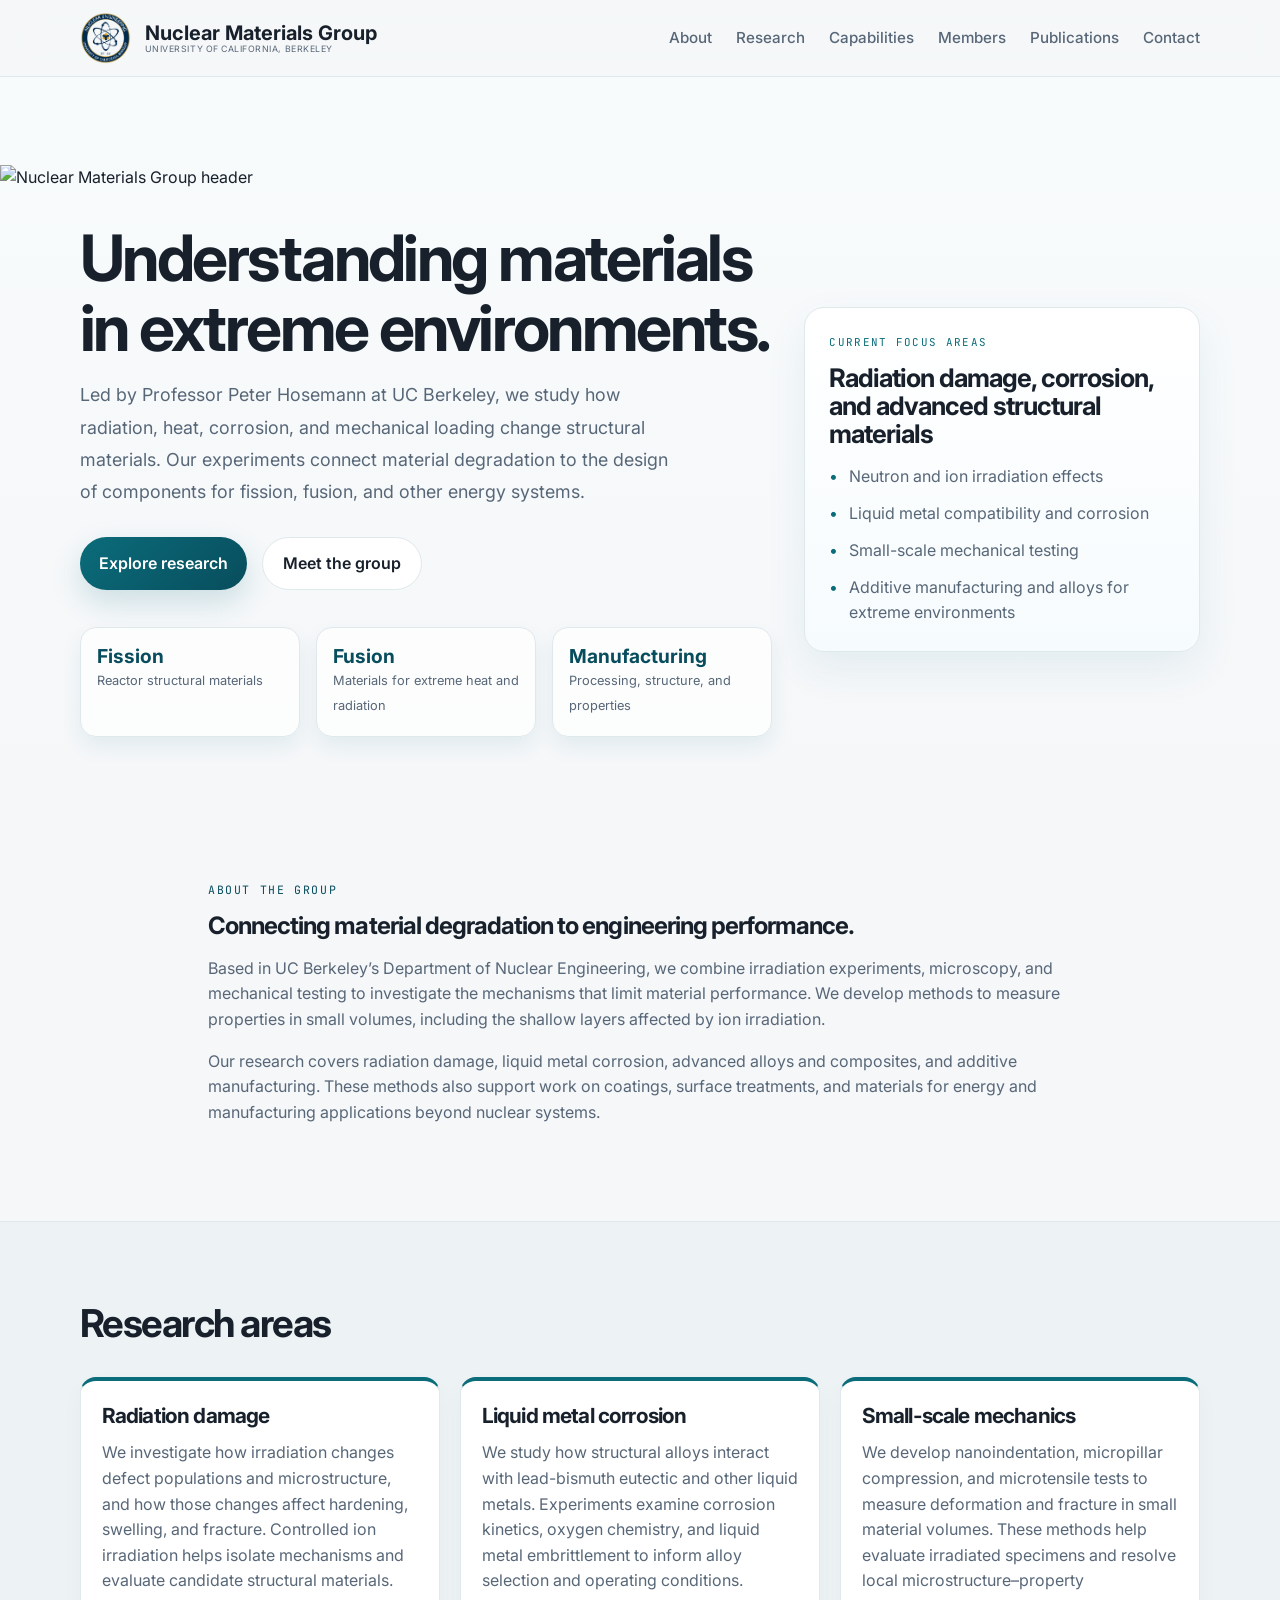
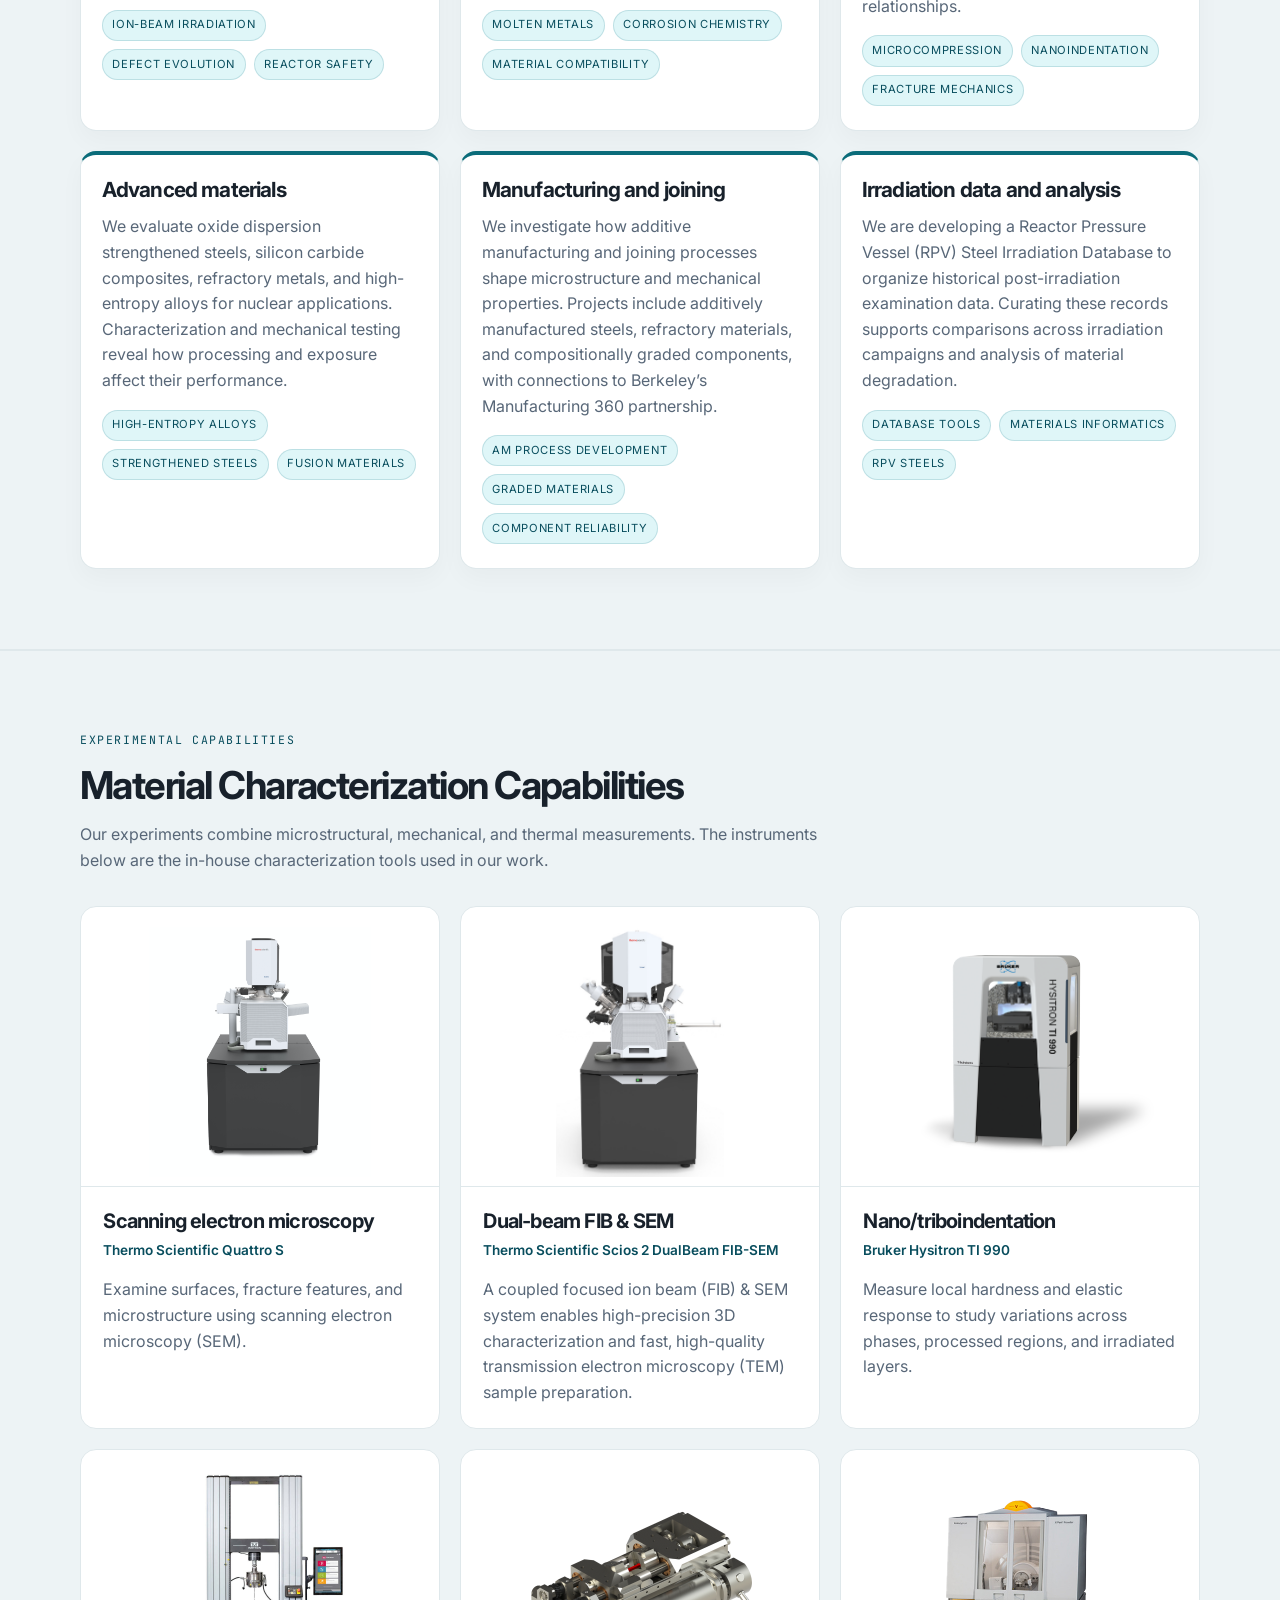
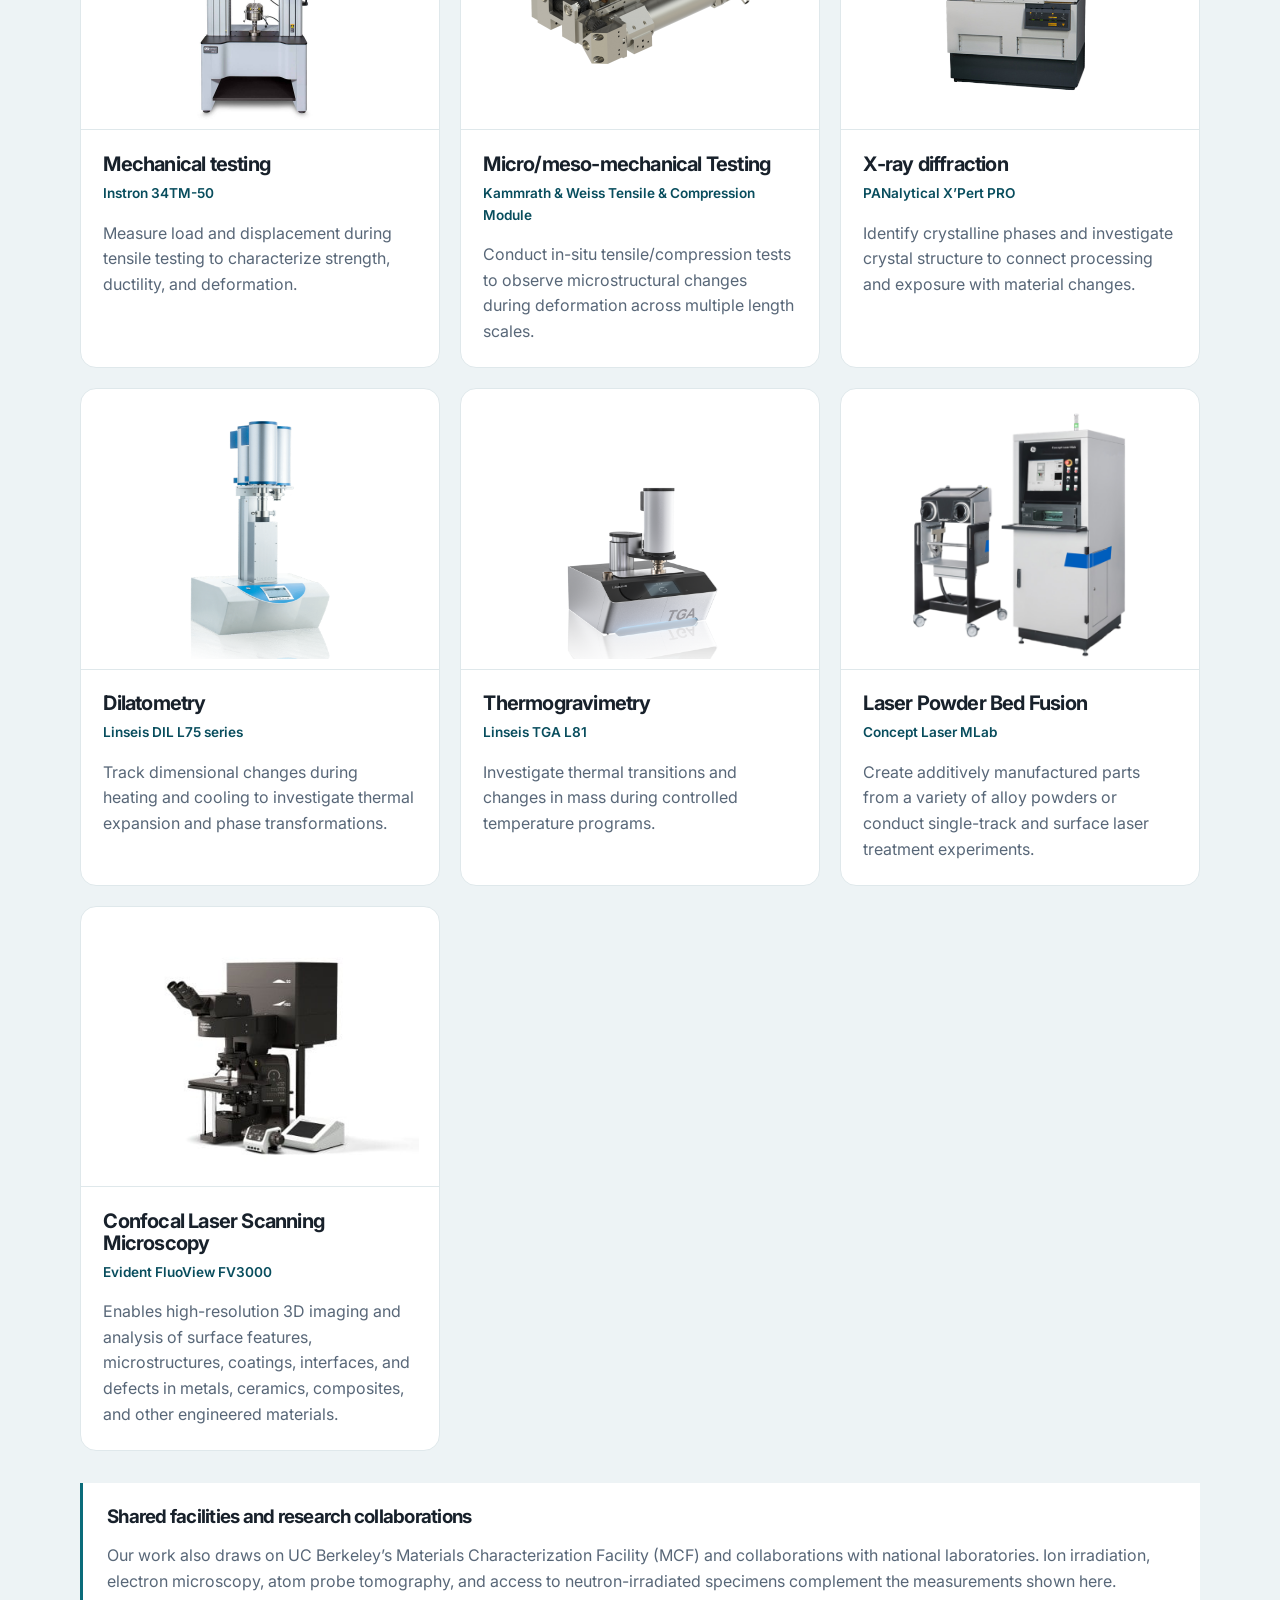
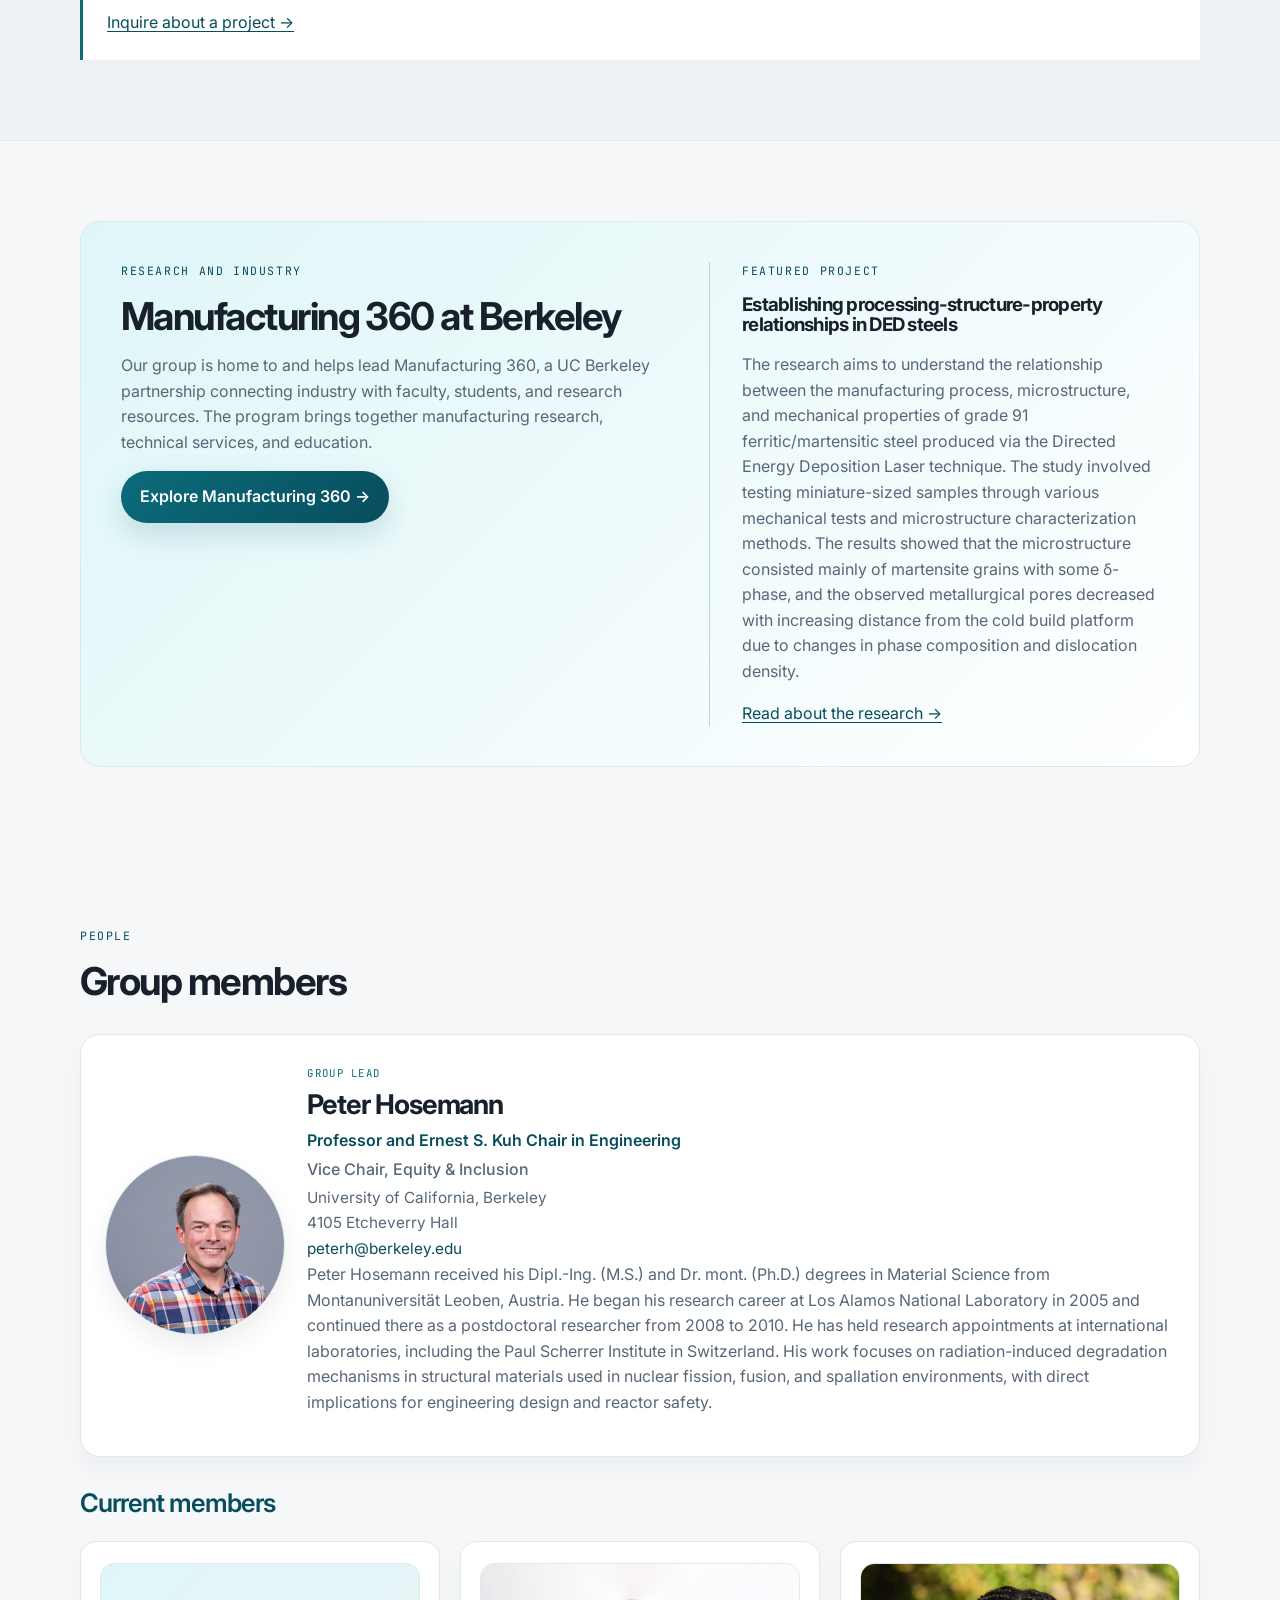
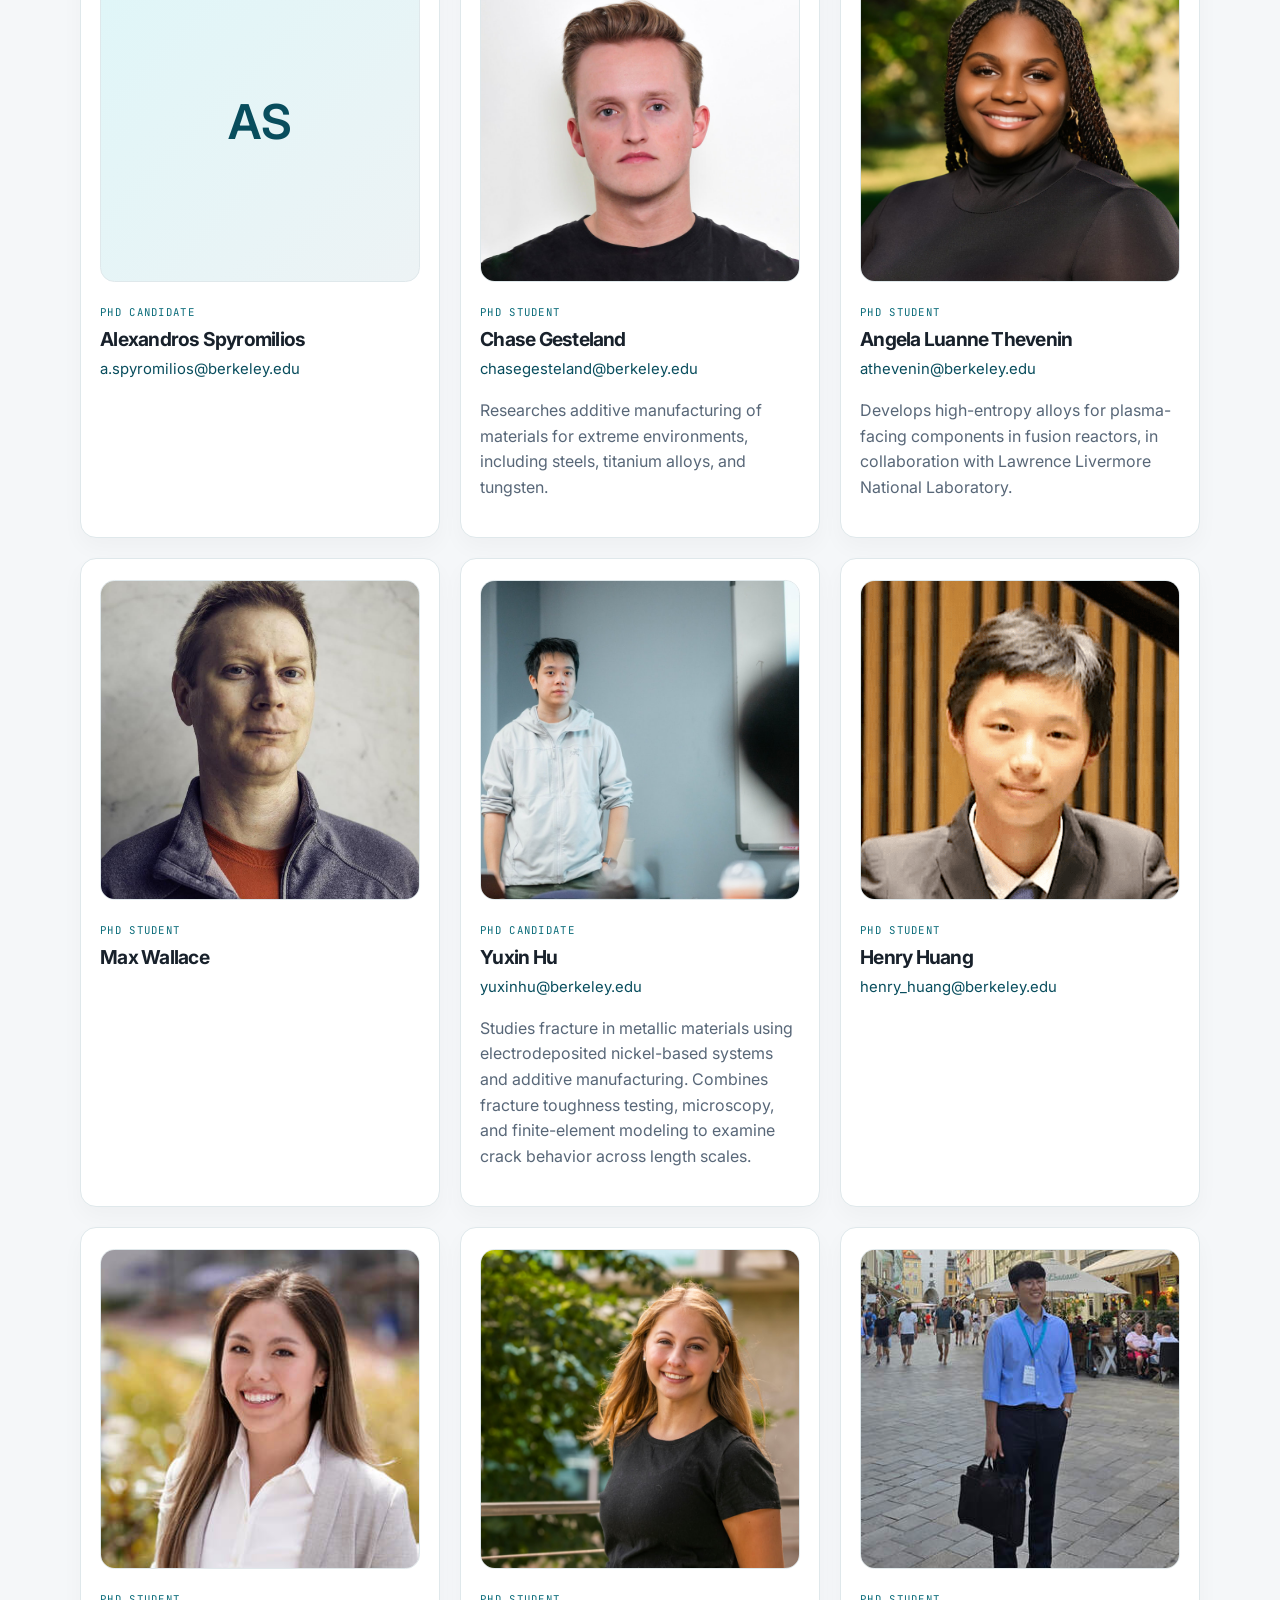
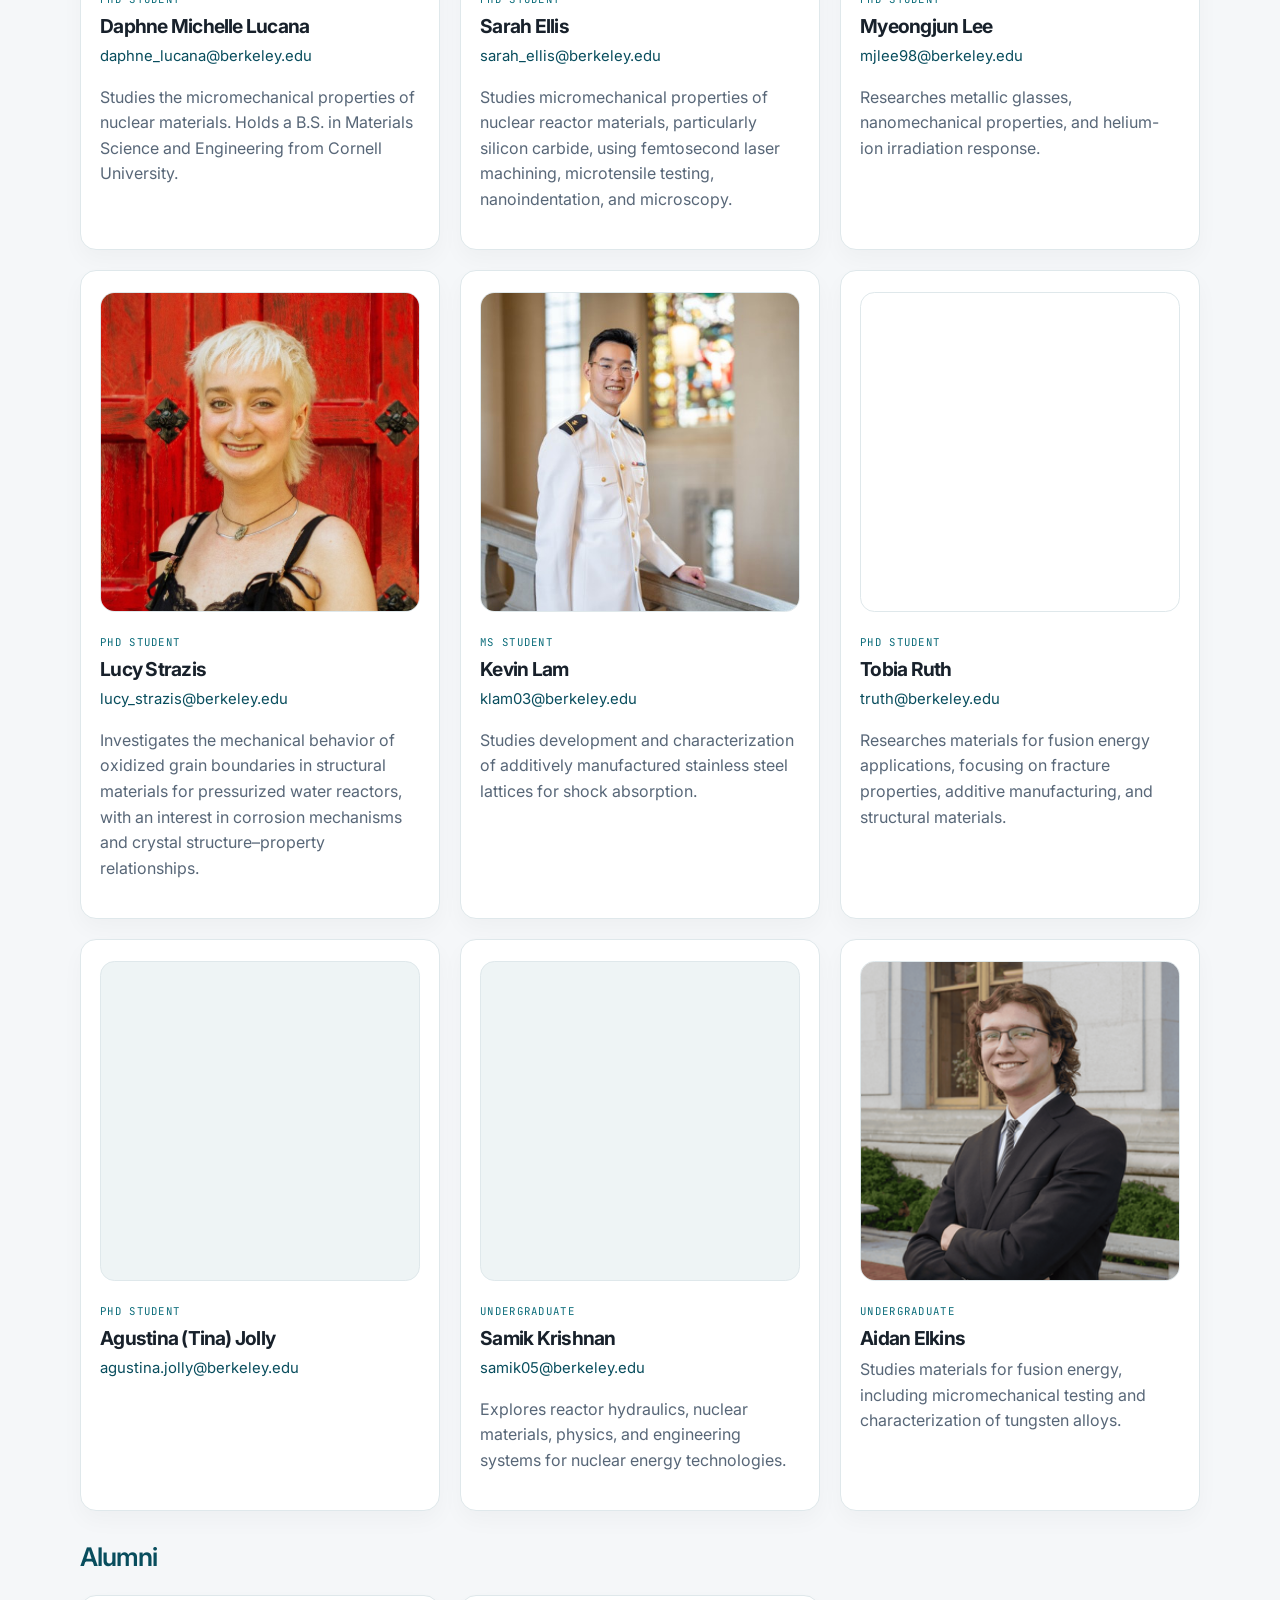
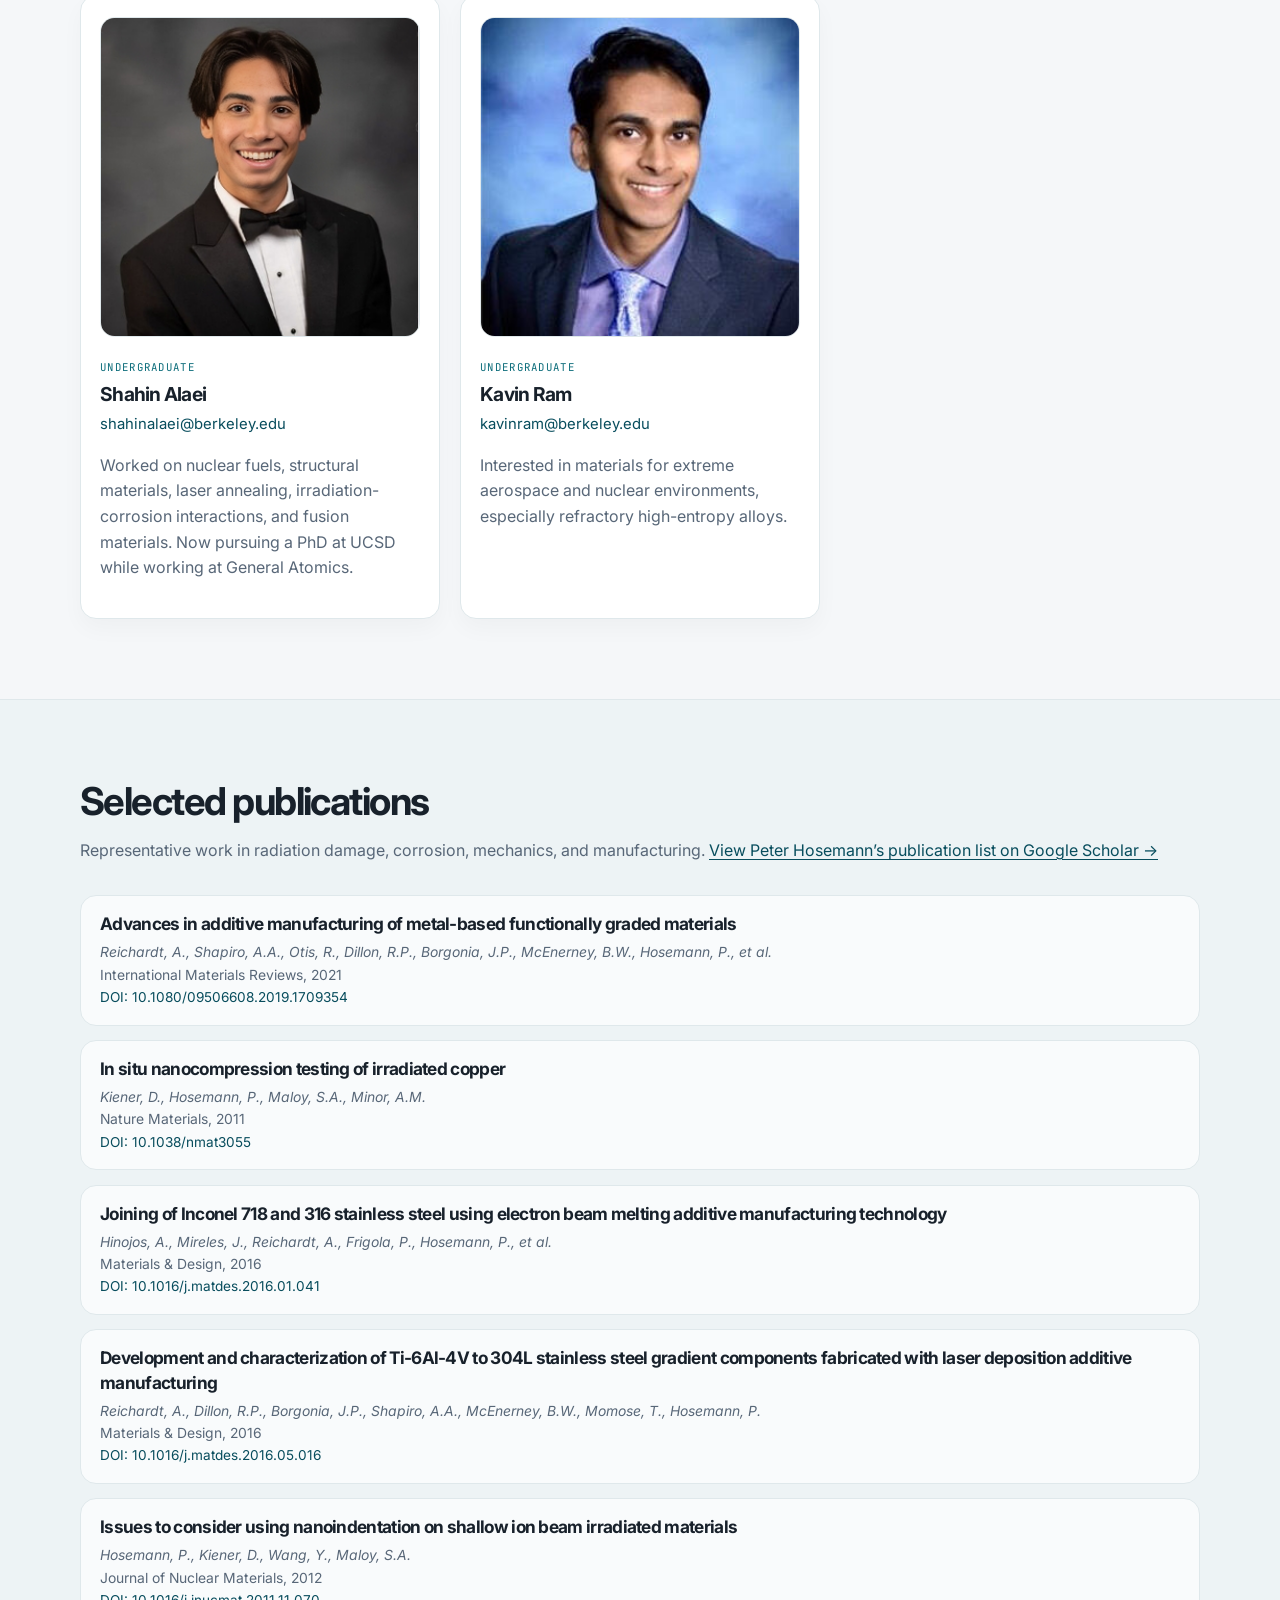
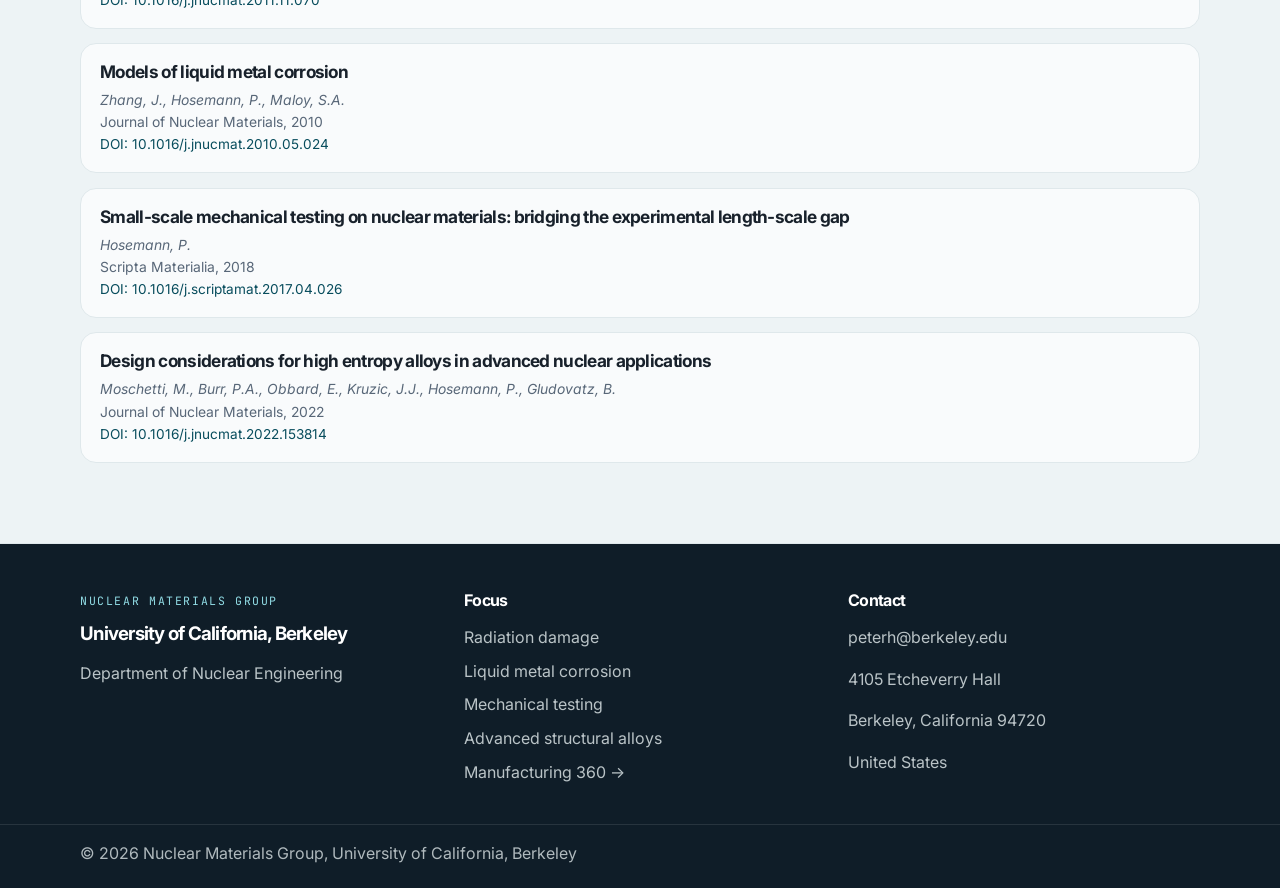
==== index.html @ 1ab7a2f9 "favicon addition" ====
<!DOCTYPE html>
<html lang="en">
  <head>
    <meta charset="UTF-8" />
    <meta name="viewport" content="width=device-width, initial-scale=1.0" />
    <meta name="description" content="The Nuclear Materials Group at UC Berkeley studies how materials perform in extreme radiation, thermal, and chemical environments." />
    <title>Nuclear Materials Group | UC Berkeley</title>
    <link rel="icon" type="image/png" sizes="96x96" href="favicon.png" />
    <link rel="preconnect" href="https://fonts.googleapis.com" />
    <link rel="preconnect" href="https://fonts.gstatic.com" crossorigin />
    <link href="https://fonts.googleapis.com/css2?family=Inter:wght@400;500;600;700;800&family=JetBrains+Mono:wght@400;600;700&display=swap" rel="stylesheet" />
    <link rel="stylesheet" href="styles.css" />
  </head>
  <body>
    <header class="site-header">
      <div class="container nav-wrap">
        <a class="brand" href="#top" aria-label="Nuclear Materials Group home">
          <span class="brand-mark"><img src="images/NE_logo.svg" alt="UC Berkeley Nuclear Engineering logo" /></span>
          <span class="brand-text">
            <strong>Nuclear Materials Group</strong>
            <small>University of California, Berkeley</small>
          </span>
        </a>

        <nav id="main-nav" class="main-nav" aria-label="Main navigation">
          <a href="#about">About</a>
          <a href="#research">Research</a>
          <a href="#capabilities">Capabilities</a>
          <a href="#members">Members</a>
          <a href="#publications">Publications</a>
          <a href="#contact">Contact</a>
        </nav>

        <button class="nav-toggle" aria-label="Toggle menu" aria-controls="main-nav" aria-expanded="false">
          <span></span>
          <span></span>
          <span></span>
        </button>
      </div>
    </header>

    <main id="top">
      <section class="hero">
        <div class="hero-header-image">
          <img src="images/peterheader.png" alt="Nuclear Materials Group header" />
        </div>
        <div class="container hero-grid">
          <div class="hero-copy">
            <h1>Understanding materials in extreme environments.</h1>
            <p class="lede">
              Led by Professor Peter Hosemann at UC Berkeley, we study how radiation, heat, corrosion, and mechanical loading change structural materials. Our experiments connect material degradation to the design of components for fission, fusion, and other energy systems.
            </p>
            <div class="hero-actions">
              <a class="button primary" href="#research">Explore research</a>
              <a class="button secondary" href="#members">Meet the group</a>
            </div>
            <ul class="hero-stats" aria-label="Research applications">
              <li><strong>Fission</strong><span>Reactor structural materials</span></li>
              <li><strong>Fusion</strong><span>Materials for extreme heat and radiation</span></li>
              <li><strong>Manufacturing</strong><span>Processing, structure, and properties</span></li>
            </ul>
          </div>

          <div class="hero-panel" aria-label="Research focus summary">
            <div class="panel-card">
              <p class="panel-label">Current focus areas</p>
              <h2>Radiation damage, corrosion, and advanced structural materials</h2>
              <ul>
                <li>Neutron and ion irradiation effects</li>
                <li>Liquid metal compatibility and corrosion</li>
                <li>Small-scale mechanical testing</li>
                <li>Additive manufacturing and alloys for extreme environments</li>
              </ul>
            </div>
          </div>
        </div>
      </section>

      <section id="about" class="section">
        <div class="container narrow">
          <p class="eyebrow accent">About the group</p>
          <h2>Connecting material degradation to engineering performance.</h2>
          <p>
            Based in UC Berkeley’s Department of Nuclear Engineering, we combine irradiation experiments, microscopy, and mechanical testing to investigate the mechanisms that limit material performance. We develop methods to measure properties in small volumes, including the shallow layers affected by ion irradiation.
          </p>
          <p>
            Our research covers radiation damage, liquid metal corrosion, advanced alloys and composites, and additive manufacturing. These methods also support work on coatings, surface treatments, and materials for energy and manufacturing applications beyond nuclear systems.
          </p>
        </div>
      </section>

      <section id="research" class="section alt-bg">
        <div class="container">
          <div class="section-heading">
            <h2>Research areas</h2>
          </div>

          <div class="card-grid three-up">
            <article class="info-card">
              <h3>Radiation damage</h3>
              <p>
                We investigate how irradiation changes defect populations and microstructure, and how those changes affect hardening, swelling, and fracture. Controlled ion irradiation helps isolate mechanisms and evaluate candidate structural materials.
              </p>
              <ul class="chip-list">
                <li>Ion-beam irradiation</li>
                <li>Defect evolution</li>
                <li>Reactor safety</li>
              </ul>
            </article>

            <article class="info-card">
              <h3>Liquid metal corrosion</h3>
              <p>
                We study how structural alloys interact with lead-bismuth eutectic and other liquid metals. Experiments examine corrosion kinetics, oxygen chemistry, and liquid metal embrittlement to inform alloy selection and operating conditions.
              </p>
              <ul class="chip-list">
                <li>Molten metals</li>
                <li>Corrosion chemistry</li>
                <li>Material compatibility</li>
              </ul>
            </article>

            <article class="info-card">
              <h3>Small-scale mechanics</h3>
              <p>
                We develop nanoindentation, micropillar compression, and microtensile tests to measure deformation and fracture in small material volumes. These methods help evaluate irradiated specimens and resolve local microstructure–property relationships.
              </p>
              <ul class="chip-list">
                <li>Microcompression</li>
                <li>Nanoindentation</li>
                <li>Fracture mechanics</li>
              </ul>
            </article>

            <article class="info-card">
              <h3>Advanced materials</h3>
              <p>
                We evaluate oxide dispersion strengthened steels, silicon carbide composites, refractory metals, and high-entropy alloys for nuclear applications. Characterization and mechanical testing reveal how processing and exposure affect their performance.
              </p>
              <ul class="chip-list">
                <li>High-entropy alloys</li>
                <li>Strengthened steels</li>
                <li>Fusion materials</li>
              </ul>
            </article>

            <article class="info-card">
              <h3>Manufacturing and joining</h3>
              <p>
                We investigate how additive manufacturing and joining processes shape microstructure and mechanical properties. Projects include additively manufactured steels, refractory materials, and compositionally graded components, with connections to Berkeley’s Manufacturing 360 partnership.
              </p>
              <ul class="chip-list">
                <li>AM process development</li>
                <li>Graded materials</li>
                <li>Component reliability</li>
              </ul>
            </article>

            <article class="info-card">
              <h3>Irradiation data and analysis</h3>
              <p>
                We are developing a Reactor Pressure Vessel (RPV) Steel Irradiation Database to organize historical post-irradiation examination data. Curating these records supports comparisons across irradiation campaigns and analysis of material degradation.
              </p>
              <ul class="chip-list">
                <li>Database tools</li>
                <li>Materials informatics</li>
                <li>RPV steels</li>
              </ul>
            </article>
          </div>
        </div>
      </section>

      <section id="capabilities" class="section alt-bg">
        <div class="container">
          <div class="section-heading">
            <p class="eyebrow accent">Experimental capabilities</p>
            <h2>Material Characterization Capabilities</h2>
            <p class="section-intro">Our experiments combine microstructural, mechanical, and thermal measurements. The instruments below are the in-house characterization tools used in our work.</p>
          </div>
          <div class="capability-grid">
            <article class="capability-card">
              <figure>
                <img src="images/capabilities/quattro-sem.png" alt="Thermo Scientific Quattro S scanning electron microscope" loading="lazy" decoding="async" width="640" height="480" />
              </figure>
              <div class="capability-copy">
                <h3>Scanning electron microscopy</h3>
                <p class="instrument-name">Thermo Scientific Quattro S</p>
                <p>Examine surfaces, fracture features, and microstructure using scanning electron microscopy (SEM).</p>
              </div>
            </article>
            <article class="capability-card">
              <figure>
                <img src="images/capabilities/scios.png" alt="Thermo Scientific Quattro S scanning electron microscope" loading="lazy" decoding="async" width="640" height="480" />
              </figure>
              <div class="capability-copy">
                <h3>Dual-beam FIB & SEM</h3>
                <p class="instrument-name">Thermo Scientific Scios 2 DualBeam FIB-SEM</p>
                <p> A coupled focused ion beam (FIB) & SEM system enables high-precision 3D characterization and fast, high-quality transmission electron microscopy (TEM) sample preparation.</p>
              </div>
            </article>
            <article class="capability-card">
              <figure>
                <img src="images/capabilities/nanoindenter.png" alt="Bruker Hysitron TI 990 nanoindenter" loading="lazy" decoding="async" width="640" height="480" />
              </figure>
              <div class="capability-copy">
                <h3>Nano/triboindentation</h3>
                <p class="instrument-name">Bruker Hysitron TI 990</p>
                <p>Measure local hardness and elastic response to study variations across phases, processed regions, and irradiated layers.</p>
              </div>
            </article>
            <article class="capability-card">
              <figure>
                <img src="images/capabilities/instron.jpeg" alt="Instron 34TM-50 testing frame in the Berkeley laboratory" loading="lazy" decoding="async" width="640" height="480" />
              </figure>
              <div class="capability-copy">
                <h3>Mechanical testing</h3>
                <p class="instrument-name">Instron 34TM-50</p>
                <p>Measure load and displacement during tensile testing to characterize strength, ductility, and deformation.</p>
              </div>
            </article>
             <article class="capability-card">
              <figure>
                <img src="images/capabilities/kw.png" alt="Kammrath & Weiss Tensile & Compression Module" loading="lazy" decoding="async" width="640" height="480" />
              </figure>
              <div class="capability-copy">
                <h3>Micro/meso-mechanical Testing</h3>
                <p class="instrument-name">Kammrath & Weiss Tensile & Compression Module</p>
                <p>Conduct in-situ tensile/compression tests to observe microstructural changes during deformation across multiple length scales.</p>
              </div>
            </article>
            <article class="capability-card">
              <figure>
                <img src="images/capabilities/xrd.png" alt="PANalytical X’Pert PRO diffractometer in the Berkeley laboratory" loading="lazy" decoding="async" width="640" height="480" />
              </figure>
              <div class="capability-copy">
                <h3>X-ray diffraction</h3>
                <p class="instrument-name">PANalytical X’Pert PRO</p>
                <p>Identify crystalline phases and investigate crystal structure to connect processing and exposure with material changes.</p>
              </div>
            </article>
            <article class="capability-card">
              <figure>
                <img src="images/capabilities/dilatometer.png" alt="Linseis dilatometer" loading="lazy" decoding="async" width="640" height="480" />
              </figure>
              <div class="capability-copy">
                <h3>Dilatometry</h3>
                <p class="instrument-name">Linseis DIL L75 series</p>
                <p>Track dimensional changes during heating and cooling to investigate thermal expansion and phase transformations.</p>
              </div>
            </article>
            <article class="capability-card">
              <figure>
                <img src="images/capabilities/thermal-analysis.png" alt="Linseis thermal analysis instrument" loading="lazy" decoding="async" width="640" height="480" />
              </figure>
              <div class="capability-copy">
                <h3>Thermogravimetry</h3>
                <p class="instrument-name">Linseis TGA L81</p>
                <p>Investigate thermal transitions and changes in mass during controlled temperature programs.</p>
              </div>
            </article>
            <article class="capability-card">
              <figure>
                <img src="images/capabilities/conceptlaser-MLAB.png" alt="Concept Laser LPBF machine" loading="lazy" decoding="async" width="640" height="480" />
              </figure>
              <div class="capability-copy">
                <h3>Laser Powder Bed Fusion</h3>
                <p class="instrument-name">Concept Laser MLab</p>
                <p>Create additively manufactured parts from a variety of alloy powders or conduct single-track and surface laser treatment experiments.</p>
              </div>
            </article>
            <article class="capability-card">
              <figure>
                <img src="images/capabilities/confocal.jpeg" alt="Evident Fluoview Laser Confocal Microscope" loading="lazy" decoding="async" width="640" height="480" />
              </figure>
              <div class="capability-copy">
                <h3>Confocal Laser Scanning Microscopy</h3>
                <p class="instrument-name">Evident FluoView FV3000</p>
                <p>Enables high-resolution 3D imaging and analysis of surface features, microstructures, coatings, interfaces, and defects in metals, ceramics, composites, and other engineered materials.</p>
              </div>
            </article>
          </div>
          <div class="facility-note">
            <h3>Shared facilities and research collaborations</h3>
            <p>Our work also draws on UC Berkeley’s Materials Characterization Facility (MCF) and collaborations with national laboratories. Ion irradiation, electron microscopy, atom probe tomography, and access to neutron-irradiated specimens complement the measurements shown here.</p>
            <a class="text-link" href="mailto:peterh@berkeley.edu">Inquire about a project →</a>
          </div>
        </div>
      </section>

      <section id="manufacturing" class="section">
        <div class="container partnership-panel">
          <div>
            <p class="eyebrow accent">Research and industry</p>
            <h2>Manufacturing 360 at Berkeley</h2>
            <p>Our group is home to and helps lead Manufacturing 360, a UC Berkeley partnership connecting industry with faculty, students, and research resources. The program brings together manufacturing research, technical services, and education.</p>
            <a class="button primary" href="https://mfg360.berkeley.edu/">Explore Manufacturing 360 →</a>
          </div>
          <div class="partnership-project">
            <p class="eyebrow accent">Featured project</p>
            <h3>Establishing processing-structure-property relationships in DED steels</h3>
            <p>The research aims to understand the relationship between the manufacturing process, microstructure, and mechanical properties of grade 91 ferritic/martensitic steel produced via the Directed Energy Deposition Laser technique. The study involved testing miniature-sized samples through various mechanical tests and microstructure characterization methods. The results showed that the microstructure consisted mainly of martensite grains with some δ-phase, and the observed metallurgical pores decreased with increasing distance from the cold build platform due to changes in phase composition and dislocation density.</p>
            <a class="text-link" href="https://mfg360.berkeley.edu/research/">Read about the research →</a>
          </div>
        </div>
      </section>

      <section id="members" class="section">
        <div class="container">
          <div class="section-heading">
            <p class="eyebrow accent">People</p>
            <h2>Group members</h2>
          </div>

          <div class="leader-card">
            <div class="leader-photo-wrap">
              <img class="leader-photo" src="images/hosemann-peter-ne-me-0653-3-e1709318979989-square-cdf0b6e68308cd7e819fc60f110c44c9-gw3xmiy1aoep.jpg" alt="Peter Hosemann" />
            </div>
            <div class="leader-copy">
              <p class="leader-role">Group lead</p>
              <h3>Peter Hosemann</h3>
              <p class="leader-title">Professor and Ernest S. Kuh Chair in Engineering</p>
              <p class="leader-title secondary">Vice Chair, Equity &amp; Inclusion</p>
              <p class="leader-meta">University of California, Berkeley</p>
              <p class="leader-meta">4105 Etcheverry Hall</p>
              <p class="leader-meta"><a href="mailto:peterh@berkeley.edu">peterh@berkeley.edu</a></p>
              <p>
                Peter Hosemann received his Dipl.-Ing. (M.S.) and Dr. mont. (Ph.D.) degrees in Material Science from Montanuniversität Leoben, Austria. He began his research career at Los Alamos National Laboratory in 2005 and continued there as a postdoctoral researcher from 2008 to 2010. He has held research appointments at international laboratories, including the Paul Scherrer Institute in Switzerland. His work focuses on radiation-induced degradation mechanisms in structural materials used in nuclear fission, fusion, and spallation environments, with direct implications for engineering design and reactor safety.
              </p>
            </div>
          </div>

          <h3 class="section-subheading">Current members</h3>

          <div class="member-grid">
            <article class="member-card">
              <div class="member-photo member-placeholder" role="img" aria-label="Photo of Alexandros Spyromilios forthcoming"><span aria-hidden="true">AS</span></div>
              <div class="member-header">
                <span class="member-role">PhD candidate</span>
                <h3>Alexandros Spyromilios</h3>
                <p class="member-email"><a href="mailto:a.spyromilios@berkeley.edu">a.spyromilios@berkeley.edu</a></p>
              </div>
              <!-- Research biography pending member submission. -->
            </article>

            <article class="member-card">
              <img loading="lazy" decoding="async" class="member-photo" src="images/gesteland-chase-square-copy_orig.jpg" alt="Chase Gesteland" />
              <div class="member-header">
                <span class="member-role">PhD student</span>
                <h3>Chase Gesteland</h3>
                <p class="member-email"><a href="mailto:chasegesteland@berkeley.edu">chasegesteland@berkeley.edu</a></p>
              </div>
              <p>Researches additive manufacturing of materials for extreme environments, including steels, titanium alloys, and tungsten.</p>
            </article>

            <article class="member-card">
              <img loading="lazy" decoding="async" class="member-photo" src="images/angela.jpeg" alt="Angela Thevenin" />
              <div class="member-header">
                <span class="member-role">PhD student</span>
                <h3>Angela Luanne Thevenin</h3>
                <p class="member-email"><a href="mailto:athevenin@berkeley.edu">athevenin@berkeley.edu</a></p>
              </div>
              <p>Develops high-entropy alloys for plasma-facing components in fusion reactors, in collaboration with Lawrence Livermore National Laboratory.</p>
            </article>

            <article class="member-card">
              <img loading="lazy" decoding="async" class="member-photo" src="images/max-wallace.jpeg" alt="Max Wallace" />
              <div class="member-header">
                <span class="member-role">PhD student</span>
                <h3>Max Wallace</h3>
                <!-- Email pending member submission. -->
              </div>
              <!-- Research biography pending member submission. -->
            </article>

            <article class="member-card">
              <img loading="lazy" decoding="async" class="member-photo" src="images/yuxinhu.jpeg" alt="Yuxin Hu" />
              <div class="member-header">
                <span class="member-role">PhD candidate</span>
                <h3>Yuxin Hu</h3>
                <p class="member-email"><a href="mailto:yuxinhu@berkeley.edu">yuxinhu@berkeley.edu</a></p>
              </div>
              <p>Studies fracture in metallic materials using electrodeposited nickel-based systems and additive manufacturing. Combines fracture toughness testing, microscopy, and finite-element modeling to examine crack behavior across length scales.</p>
            </article>

            <article class="member-card">
              <img loading="lazy" decoding="async" class="member-photo" src="images/henryhuang.png" alt="Henry Huang" />
              <div class="member-header">
                <span class="member-role">PhD student</span>
                <h3>Henry Huang</h3>
                <p class="member-email"><a href="mailto:henry_huang@berkeley.edu">henry_huang@berkeley.edu</a></p>
              </div>
              <!-- Research biography pending member submission. -->
            </article>

            <article class="member-card">
              <img loading="lazy" decoding="async" class="member-photo" src="images/daphne.jpeg" alt="Daphne Michelle Lucana" />
              <div class="member-header">
                <span class="member-role">PhD student</span>
                <h3>Daphne Michelle Lucana</h3>
                <p class="member-email"><a href="mailto:daphne_lucana@berkeley.edu">daphne_lucana@berkeley.edu</a></p>
              </div>
              <p>Studies the micromechanical properties of nuclear materials. Holds a B.S. in Materials Science and Engineering from Cornell University.</p>
            </article>

            <article class="member-card">
              <img loading="lazy" decoding="async" class="member-photo" src="images/sarahellis.jpg" alt="Sarah Ellis" />
              <div class="member-header">
                <span class="member-role">PhD student</span>
                <h3>Sarah Ellis</h3>
                <p class="member-email"><a href="mailto:sarah_ellis@berkeley.edu">sarah_ellis@berkeley.edu</a></p>
              </div>
              <p>Studies micromechanical properties of nuclear reactor materials, particularly silicon carbide, using femtosecond laser machining, microtensile testing, nanoindentation, and microscopy.</p>
            </article>

            <article class="member-card">
              <img loading="lazy" decoding="async" class="member-photo" src="images/myeongjun-lee.jpg" alt="Myeongjun Lee" />
              <div class="member-header">
                <span class="member-role">PhD student</span>
                <h3>Myeongjun Lee</h3>
                <p class="member-email"><a href="mailto:mjlee98@berkeley.edu">mjlee98@berkeley.edu</a></p>
              </div>
              <p>Researches metallic glasses, nanomechanical properties, and helium-ion irradiation response.</p>
            </article>

            <article class="member-card">
              <img loading="lazy" decoding="async" class="member-photo" src="images/lucy.jpg" alt="Lucy Strazis" />
              <div class="member-header">
                <span class="member-role">PhD student</span>
                <h3>Lucy Strazis</h3>
                <p class="member-email"><a href="mailto:lucy_strazis@berkeley.edu">lucy_strazis@berkeley.edu</a></p>
              </div>
              <p>Investigates the mechanical behavior of oxidized grain boundaries in structural materials for pressurized water reactors, with an interest in corrosion mechanisms and crystal structure–property relationships.</p>
            </article>

            <article class="member-card">
              <img loading="lazy" decoding="async" class="member-photo" src="images/kevinlam.jpeg" alt="Kevin Lam" />
              <div class="member-header">
                <span class="member-role">MS student</span>
                <h3>Kevin Lam</h3>
                <p class="member-email"><a href="mailto:klam03@berkeley.edu">klam03@berkeley.edu</a></p>
              </div>
              <p>Studies development and characterization of additively manufactured stainless steel lattices for shock absorption.</p>
            </article>

            <article class="member-card">
              <img loading="lazy" decoding="async" class="member-photo" src="images/Tobia Ruth - Headshot.jpg" alt="Tobia Ruth" />
              <div class="member-header">
                <span class="member-role">PhD student</span>
                <h3>Tobia Ruth</h3>
                <p class="member-email"><a href="mailto:truth@berkeley.edu">truth@berkeley.edu</a></p>
              </div>
              <p>Researches materials for fusion energy applications, focusing on fracture properties, additive manufacturing, and structural materials.</p>
            </article>

            <article class="member-card">
              <img loading="lazy" decoding="async" class="member-photo" src="images/Agustina Jolly Headshot.jpg" alt="Agustina (Tina) Jolly" />
              <div class="member-header">
                <span class="member-role">PhD student</span>
                <h3>Agustina (Tina) Jolly</h3>
                <p class="member-email"><a href="mailto:agustina.jolly@berkeley.edu">agustina.jolly@berkeley.edu</a></p>
              </div>
              <!-- Research biography pending member submission. -->
            </article>

            <article class="member-card">
              <img loading="lazy" decoding="async" class="member-photo" src="images/samik.png" alt="Samik Krishnan" />
              <div class="member-header">
                <span class="member-role">Undergraduate</span>
                <h3>Samik Krishnan</h3>
                <p class="member-email"><a href="mailto:samik05@berkeley.edu">samik05@berkeley.edu</a></p>
              </div>
              <p>Explores reactor hydraulics, nuclear materials, physics, and engineering systems for nuclear energy technologies.</p>
            </article>


            <article class="member-card">
              <img loading="lazy" decoding="async" class="member-photo" src="images/elkins-aidan-headshot-1.png" alt="Aidan Elkins" />
              <div class="member-header">
                <span class="member-role">Undergraduate</span>
                <h3>Aidan Elkins</h3>
              </div>
              <p>Studies materials for fusion energy, including micromechanical testing and characterization of tungsten alloys.</p>
            </article>
          </div>

          <h3 class="section-subheading">Alumni</h3>

          <div class="member-grid">
            <!-- Former members will be added here -->
            <article class="member-card">
              <img loading="lazy" decoding="async" class="member-photo" src="images/shahin.png" alt="Shahin Alaei" />
              <div class="member-header">
                <span class="member-role">Undergraduate</span>
                <h3>Shahin Alaei</h3>
                <p class="member-email"><a href="mailto:shahinalaei@berkeley.edu">shahinalaei@berkeley.edu</a></p>
              </div>
              <p>Worked on nuclear fuels, structural materials, laser annealing, irradiation-corrosion interactions, and fusion materials. Now pursuing a PhD at UCSD while working at General Atomics.</p>
            </article>

            <article class="member-card">
              <img loading="lazy" decoding="async" class="member-photo" src="images/kavinram.jpg" alt="Kavin Ram" />
              <div class="member-header">
                <span class="member-role">Undergraduate</span>
                <h3>Kavin Ram</h3>
                <p class="member-email"><a href="mailto:kavinram@berkeley.edu">kavinram@berkeley.edu</a></p>
              </div>
              <p>Interested in materials for extreme aerospace and nuclear environments, especially refractory high-entropy alloys.</p>
            </article>

          </div>
        </div>
      </section>

      <section id="publications" class="section alt-bg">
        <div class="container">
          <div class="section-heading">
            <h2>Selected publications</h2>
            <p>Representative work in radiation damage, corrosion, mechanics, and manufacturing. <a class="text-link" href="https://scholar.google.com/citations?user=vM3ww0YAAAAJ&amp;hl=en">View Peter Hosemann’s publication list on Google Scholar →</a></p>
          </div>

          <div class="pub-list">
            <article class="pub-item">
              <div>
                <h3>Advances in additive manufacturing of metal-based functionally graded materials</h3>
                <p class="pub-authors">Reichardt, A., Shapiro, A.A., Otis, R., Dillon, R.P., Borgonia, J.P., McEnerney, B.W., Hosemann, P., et al.</p>
                <p>International Materials Reviews, 2021</p>
                <p class="pub-doi"><a href="https://doi.org/10.1080/09506608.2019.1709354" target="_blank" rel="noopener noreferrer">DOI: 10.1080/09506608.2019.1709354</a></p>
              </div>
            </article>

            <article class="pub-item">
              <div>
                <h3>In situ nanocompression testing of irradiated copper</h3>
                <p class="pub-authors">Kiener, D., Hosemann, P., Maloy, S.A., Minor, A.M.</p>
                <p>Nature Materials, 2011</p>
                <p class="pub-doi"><a href="https://doi.org/10.1038/nmat3055" target="_blank" rel="noopener noreferrer">DOI: 10.1038/nmat3055</a></p>
              </div>
            </article>

            <article class="pub-item">
              <div>
                <h3>Joining of Inconel 718 and 316 stainless steel using electron beam melting additive manufacturing technology</h3>
                <p class="pub-authors">Hinojos, A., Mireles, J., Reichardt, A., Frigola, P., Hosemann, P., et al.</p>
                <p>Materials &amp; Design, 2016</p>
                <p class="pub-doi"><a href="https://doi.org/10.1016/j.matdes.2016.01.041" target="_blank" rel="noopener noreferrer">DOI: 10.1016/j.matdes.2016.01.041</a></p>
              </div>
            </article>

            <article class="pub-item">
              <div>
                <h3>Development and characterization of Ti-6Al-4V to 304L stainless steel gradient components fabricated with laser deposition additive manufacturing</h3>
                <p class="pub-authors">Reichardt, A., Dillon, R.P., Borgonia, J.P., Shapiro, A.A., McEnerney, B.W., Momose, T., Hosemann, P.</p>
                <p>Materials &amp; Design, 2016</p>
                <p class="pub-doi"><a href="https://doi.org/10.1016/j.matdes.2016.05.016" target="_blank" rel="noopener noreferrer">DOI: 10.1016/j.matdes.2016.05.016</a></p>
              </div>
            </article>

            <article class="pub-item">
              <div>
                <h3>Issues to consider using nanoindentation on shallow ion beam irradiated materials</h3>
                <p class="pub-authors">Hosemann, P., Kiener, D., Wang, Y., Maloy, S.A.</p>
                <p>Journal of Nuclear Materials, 2012</p>
                <p class="pub-doi"><a href="https://doi.org/10.1016/j.jnucmat.2011.11.070" target="_blank" rel="noopener noreferrer">DOI: 10.1016/j.jnucmat.2011.11.070</a></p>
              </div>
            </article>

            <article class="pub-item">
              <div>
                <h3>Models of liquid metal corrosion</h3>
                <p class="pub-authors">Zhang, J., Hosemann, P., Maloy, S.A.</p>
                <p>Journal of Nuclear Materials, 2010</p>
                <p class="pub-doi"><a href="https://doi.org/10.1016/j.jnucmat.2010.05.024" target="_blank" rel="noopener noreferrer">DOI: 10.1016/j.jnucmat.2010.05.024</a></p>
              </div>
            </article>

            <article class="pub-item">
              <div>
                <h3>Small-scale mechanical testing on nuclear materials: bridging the experimental length-scale gap</h3>
                <p class="pub-authors">Hosemann, P.</p>
                <p>Scripta Materialia, 2018</p>
                <p class="pub-doi"><a href="https://doi.org/10.1016/j.scriptamat.2017.04.026" target="_blank" rel="noopener noreferrer">DOI: 10.1016/j.scriptamat.2017.04.026</a></p>
              </div>
            </article>

            <article class="pub-item">
              <div>
                <h3>Design considerations for high entropy alloys in advanced nuclear applications</h3>
                <p class="pub-authors">Moschetti, M., Burr, P.A., Obbard, E., Kruzic, J.J., Hosemann, P., Gludovatz, B.</p>
                <p>Journal of Nuclear Materials, 2022</p>
                <p class="pub-doi"><a href="https://doi.org/10.1016/j.jnucmat.2022.153814" target="_blank" rel="noopener noreferrer">DOI: 10.1016/j.jnucmat.2022.153814</a></p>
              </div>
            </article>
          </div>
        </div>
      </section>
    </main>

    <footer id="contact" class="site-footer">
      <div class="container footer-grid">
        <div>
          <p class="eyebrow accent">Nuclear Materials Group</p>
          <h3>University of California, Berkeley</h3>
          <p>Department of Nuclear Engineering</p>
        </div>

        <div>
          <h4>Focus</h4>
          <ul>
            <li>Radiation damage</li>
            <li>Liquid metal corrosion</li>
            <li>Mechanical testing</li>
            <li>Advanced structural alloys</li>
            <li><a href="https://mfg360.berkeley.edu/">Manufacturing 360 →</a></li>
          </ul>
        </div>

        <div>
          <h4>Contact</h4>
          <p><a href="mailto:peterh@berkeley.edu">peterh@berkeley.edu</a></p>
          <p>4105 Etcheverry Hall</p>
          <p>Berkeley, California 94720</p>
          <p>United States</p>
        </div>
      </div>
      <div class="footer-bottom">
        <div class="container">
          <p>© <span id="year"></span> Nuclear Materials Group, University of California, Berkeley</p>
        </div>
      </div>
    </footer>

    <script src="script.js"></script>
  </body>
</html>
---- styles.css ----
:root {
  --bg: #f5f7f9;
  --panel: #ffffff;
  --panel-alt: #f0f7f8;
  --line: #dfe8eb;
  --text: #18212b;
  --muted: #586778;
  --brand: #0b6c7a;
  --brand-strong: #084d5d;
  --brand-soft: #dff6f8;
  --highlight: #d8f0f3;
  --shadow: rgba(11, 108, 122, 0.08);
}

* {
  box-sizing: border-box;
}

html {
  scroll-behavior: smooth;
}

body {
  margin: 0;
  font-family: "Inter", sans-serif;
  background: var(--bg);
  color: var(--text);
  line-height: 1.6;
}

a {
  color: inherit;
  text-decoration: none;
}

img {
  max-width: 100%;
}

.container {
  width: min(1120px, calc(100% - 2rem));
  margin: 0 auto;
}

.section {
  padding: 5rem 0;
}

.alt-bg {
  background: #edf3f5;
  border-top: 1px solid var(--line);
  border-bottom: 1px solid var(--line);
}

.eyebrow {
  font-family: "JetBrains Mono", monospace;
  font-size: 0.72rem;
  letter-spacing: 0.14em;
  text-transform: uppercase;
  margin: 0 0 0.9rem;
  color: var(--brand);
}

.eyebrow.accent {
  color: var(--brand-strong);
}

h1, h2, h3, h4 {
  margin: 0 0 1rem;
  line-height: 1.1;
  letter-spacing: -0.04em;
}

p {
  margin: 0 0 1rem;
  color: var(--muted);
}

.site-header {
  position: sticky;
  top: 0;
  z-index: 20;
  background: rgba(245, 247, 249, 0.88);
  backdrop-filter: blur(14px);
  border-bottom: 1px solid var(--line);
}

.nav-wrap {
  display: flex;
  align-items: center;
  justify-content: space-between;
  min-height: 76px;
  gap: 1rem;
}

.brand {
  display: inline-flex;
  align-items: center;
  gap: 0.85rem;
}

.brand-mark {
  display: inline-flex;
  align-items: center;
  justify-content: center;
  width: 3.2rem;
  height: 3.2rem;
  padding: 0;
  border: none;
  background: transparent;
  border-radius: 0;
  color: inherit;
}

.brand-mark img {
  display: block;
  width: 100%;
  height: 100%;
  object-fit: contain;
  filter: none;
}

.brand-text {
  display: grid;
  line-height: 1.05;
}

.brand-text strong {
  font-size: 1.25rem;
}

.brand-text small {
  font-size: 0.55rem;
  color: var(--muted);
  letter-spacing: 0.06em;
  text-transform: uppercase;
}

.main-nav {
  display: flex;
  align-items: center;
  gap: 1.5rem;
}

.main-nav a {
  color: var(--muted);
  font-size: 0.95rem;
  font-weight: 500;
}

.main-nav a:hover,
.main-nav a:focus-visible {
  color: var(--brand-strong);
}

.nav-toggle {
  display: none;
  width: 2.75rem;
  height: 2.75rem;
  border: 1px solid var(--line);
  background: white;
  border-radius: 0.75rem;
  padding: 0.6rem;
  cursor: pointer;
}

.nav-toggle span {
  display: block;
  width: 100%;
  height: 2px;
  background: var(--text);
  border-radius: 1px;
  margin: 0.26rem 0;
}

.hero {
  padding: 5.5rem 0 4rem;
  background: linear-gradient(180deg, #f8fbfc 0%, var(--bg) 100%);
}

.hero-header-image {
  width: 100%;
  overflow: hidden;
  margin-bottom: 2rem;
}

.hero-header-image img {
  width: 100%;
  height: auto;
  display: block;
}

.hero-grid {
  display: grid;
  grid-template-columns: 1.4fr 0.8fr;
  gap: 2rem;
  align-items: center;
}

.hero-copy h1 {
  font-size: clamp(2.8rem, 5vw, 5rem);
  max-width: 720px;
  margin-bottom: 1rem;
}

.lede {
  font-size: 1.12rem;
  line-height: 1.8;
  max-width: 37rem;
}

.hero-actions {
  display: flex;
  flex-wrap: wrap;
  gap: 0.9rem;
  margin: 1.8rem 0 2.3rem;
}

.button {
  display: inline-flex;
  align-items: center;
  justify-content: center;
  min-height: 3.1rem;
  min-width: 10rem;
  padding: 0.8rem 1.2rem;
  border-radius: 999px;
  font-weight: 600;
  transition: transform 0.2s ease, box-shadow 0.2s ease;
}

.button:hover,
.button:focus-visible {
  transform: translateY(-1px);
}

.button.primary {
  background: linear-gradient(135deg, var(--brand), var(--brand-strong));
  color: white;
  box-shadow: 0 12px 30px rgba(11, 108, 122, 0.18);
}

.button.secondary {
  background: white;
  border: 1px solid var(--line);
  color: var(--text);
}

.hero-stats {
  list-style: none;
  display: grid;
  grid-template-columns: repeat(3, minmax(0, 1fr));
  gap: 1rem;
  padding: 0;
  margin: 0;
}

.hero-stats li {
  padding: 1.1rem 1rem;
  background: rgba(255, 255, 255, 0.75);
  border: 1px solid var(--line);
  border-radius: 1rem;
  box-shadow: 0 10px 20px var(--shadow);
}

.hero-stats strong {
  display: block;
  font-size: clamp(1.4rem, 2vw, 2.2rem);
  color: var(--brand-strong);
  line-height: 1.1;
}

.hero-stats span {
  color: var(--muted);
  font-size: 0.8rem;
}

.hero-panel {
  display: flex;
  justify-content: center;
}

.panel-card {
  width: min(100%, 28rem);
  background: linear-gradient(180deg, #ffffff 0%, #f6fbfd 100%);
  border: 1px solid var(--line);
  border-radius: 1.25rem;
  box-shadow: 0 16px 40px var(--shadow);
  padding: 1.6rem 1.5rem;
}

.panel-label {
  font-family: "JetBrains Mono", monospace;
  font-size: 0.68rem;
  letter-spacing: 0.12em;
  text-transform: uppercase;
  color: var(--brand);
  margin-bottom: 0.8rem;
}

.panel-card h2 {
  font-size: clamp(1.6rem, 2vw, 2.2rem);
  margin-bottom: 1rem;
}

.panel-card ul {
  list-style: none;
  padding: 0;
  margin: 0;
  display: grid;
  gap: 0.7rem;
}

.panel-card li {
  position: relative;
  padding-left: 1.2rem;
  color: var(--muted);
}

.panel-card li::before {
  content: "•";
  position: absolute;
  left: 0;
  color: var(--brand);
}

.narrow {
  max-width: 54rem;
}

.affiliation-row {
  display: flex;
  flex-wrap: wrap;
  gap: 1rem;
  align-items: center;
  margin-top: 2rem;
}

.logo-tile {
  display: flex;
  align-items: center;
  justify-content: center;
  min-width: 170px;
  min-height: 96px;
  padding: 0.85rem 1rem;
  background: #ffffff;
  border: 1px solid var(--line);
  border-radius: 0.9rem;
  box-shadow: 0 10px 20px rgba(24, 33, 43, 0.03);
}

.logo-tile img {
  display: block;
  max-height: 72px;
  width: auto;
  max-width: 100%;
  object-fit: contain;
}

.section-heading {
  margin-bottom: 2rem;
}

.section-heading h2 {
  font-size: clamp(2rem, 3vw, 3rem);
}

.section-subheading {
  font-size: clamp(1.3rem, 2vw, 1.8rem);
  margin-bottom: 1.5rem;
  margin-top: 2rem;
  font-weight: 600;
  color: var(--brand-strong);
}

.card-grid {
  display: grid;
  gap: 1.25rem;
}

.three-up {
  grid-template-columns: repeat(3, minmax(0, 1fr));
}

.info-card {
  background: var(--panel);
  border: 1px solid var(--line);
  border-top: 4px solid var(--brand);
  border-radius: 1rem;
  padding: 1.5rem 1.3rem;
  box-shadow: 0 10px 25px rgba(24, 33, 43, 0.03);
}

.card-number {
  font-family: "JetBrains Mono", monospace;
  font-size: 0.72rem;
  letter-spacing: 0.14em;
  color: var(--brand);
  margin-bottom: 1rem;
}

.info-card h3 {
  font-size: 1.3rem;
  margin-bottom: 0.8rem;
}

.chip-list {
  list-style: none;
  display: flex;
  flex-wrap: wrap;
  gap: 0.5rem;
  padding: 0;
  margin: 1rem 0 0;
}

.chip-list li {
  background: var(--brand-soft);
  color: var(--brand-strong);
  border: 1px solid rgba(11, 108, 122, 0.16);
  border-radius: 999px;
  padding: 0.35rem 0.6rem;
  font-size: 0.7rem;
  letter-spacing: 0.06em;
  text-transform: uppercase;
}

.split-layout {
  display: grid;
  grid-template-columns: 1fr 1.2fr;
  gap: 2rem;
  align-items: start;
}

.methods-list {
  display: grid;
  gap: 1.1rem;
}

.method-item {
  display: grid;
  grid-template-columns: 4rem 1fr;
  gap: 1rem;
  padding: 1.2rem 1.1rem;
  background: rgba(255, 255, 255, 0.7);
  border: 1px solid var(--line);
  border-radius: 1rem;
}

.method-index {
  display: inline-flex;
  align-items: center;
  justify-content: center;
  width: 3rem;
  height: 3rem;
  border-radius: 50%;
  background: var(--brand-soft);
  color: var(--brand-strong);
  font-family: "JetBrains Mono", monospace;
  font-size: 0.9rem;
  font-weight: 700;
}

.method-item h3 {
  font-size: 1.2rem;
  margin-bottom: 0.35rem;
}

.leader-card {
  display: grid;
  grid-template-columns: 180px 1fr;
  gap: 1.4rem;
  align-items: center;
  padding: 1.5rem;
  background: var(--panel);
  border: 1px solid var(--line);
  border-radius: 1.25rem;
  margin-bottom: 2rem;
  box-shadow: 0 12px 24px rgba(24, 33, 43, 0.04);
}

.leader-photo-wrap {
  width: 180px;
  height: 180px;
  border-radius: 50%;
  overflow: hidden;
  border: 1px solid var(--line);
  box-shadow: 0 12px 24px rgba(24, 33, 43, 0.08);
}

.leader-photo {
  width: 100%;
  height: 100%;
  object-fit: cover;
  display: block;
}

.leader-role,
.member-role {
  display: inline-block;
  font-family: "JetBrains Mono", monospace;
  font-size: 0.67rem;
  letter-spacing: 0.12em;
  text-transform: uppercase;
  color: var(--brand);
  margin-bottom: 0.5rem;
}

.leader-copy h3 {
  font-size: clamp(1.7rem, 2vw, 2.4rem);
  margin-bottom: 0.5rem;
}

.leader-title {
  margin-bottom: 0.2rem;
  font-weight: 600;
  color: var(--brand-strong);
}

.leader-title.secondary {
  margin-top: 0;
  color: var(--muted);
  font-weight: 500;
}

.leader-meta {
  margin: 0.05rem 0;
  color: var(--muted);
  font-size: 0.96rem;
}

.leader-meta a {
  color: var(--brand-strong);
}

.member-grid {
  display: grid;
  grid-template-columns: repeat(3, minmax(0, 1fr));
  gap: 1.25rem;
}

.member-card {
  background: var(--panel);
  border: 1px solid var(--line);
  border-radius: 1rem;
  padding: 1.3rem 1.2rem;
  box-shadow: 0 10px 22px rgba(24, 33, 43, 0.03);
}

.member-photo {
  display: block;
  width: 100%;
  aspect-ratio: 1 / 1;
  object-fit: cover;
  border-radius: 0.9rem;
  margin-bottom: 1rem;
  border: 1px solid var(--line);
  background: #eef4f5;
}

.member-card h3 {
  font-size: 1.2rem;
  margin-bottom: 0.5rem;
}

.member-email {
  margin-top: 0.3rem;
  font-size: 0.93rem;
  color: var(--muted);
}

.member-email a {
  color: #6B9FC3;
  text-decoration: none;
}

.member-email a:hover {
  text-decoration: underline;
}

.pub-list {
  display: grid;
  gap: 0.9rem;
}

.pub-item {
  background: rgba(255, 255, 255, 0.7);
  border: 1px solid var(--line);
  border-radius: 1rem;
  padding: 1rem 1.2rem;
}

.pub-rank {
  display: inline-flex;
  align-items: center;
  justify-content: center;
  width: 3rem;
  height: 3rem;
  border-radius: 0.8rem;
  background: var(--brand-soft);
  color: var(--brand-strong);
  font-family: "JetBrains Mono", monospace;
  font-weight: 700;
}

.pub-item h3 {
  margin-bottom: 0.3rem;
  font-size: 1.08rem;
  line-height: 1.4;
}

.pub-item p {
  margin: 0;
  font-size: 0.87rem;
}

.pub-authors {
  font-size: 0.82rem;
  color: var(--muted);
  margin-bottom: 0.3rem;
  font-style: italic;
}

.pub-doi {
  margin-top: 0.6rem;
}

.pub-doi a {
  color: #6B9FC3;
  text-decoration: none;
  font-size: 0.85rem;
}

.pub-doi a:hover {
  text-decoration: underline;
}

.site-footer {
  background: #0f1d28;
  color: #e5eeef;
  padding-top: 3rem;
}

.footer-grid {
  display: grid;
  grid-template-columns: repeat(3, minmax(0, 1fr));
  gap: 2rem;
  padding-bottom: 2rem;
}

.site-footer h3,
.site-footer h4 {
  color: white;
}

.site-footer p,
.site-footer li {
  color: rgba(229, 238, 239, 0.8);
}

.site-footer ul {
  list-style: none;
  padding: 0;
  margin: 0;
  display: grid;
  gap: 0.5rem;
}

.footer-bottom {
  border-top: 1px solid rgba(255, 255, 255, 0.1);
  padding: 1rem 0 1.4rem;
}

.footer-bottom p {
  margin: 0;
  color: rgba(229, 238, 239, 0.75);
}

@media (max-width: 900px) {
  .hero-grid,
  .split-layout,
  .three-up,
  .member-grid,
  .footer-grid {
    grid-template-columns: 1fr;
  }

  .main-nav {
    position: absolute;
    top: calc(100% + 0.4rem);
    right: 1rem;
    left: 1rem;
    display: none;
    flex-direction: column;
    align-items: flex-start;
    padding: 1rem;
    background: rgba(255, 255, 255, 0.95);
    border: 1px solid var(--line);
    border-radius: 1rem;
    box-shadow: 0 16px 32px rgba(16, 24, 32, 0.08);
  }

  .main-nav.is-open {
    display: flex;
  }

  .nav-toggle {
    display: block;
  }
}

@media (max-width: 640px) {
  .hero {
    padding-top: 4rem;
  }

  .hero-stats {
    grid-template-columns: 1fr;
  }

  .leader-card {
    grid-template-columns: 1fr;
    text-align: center;
  }

  .leader-avatar {
    margin: 0 auto;
  }

  .pub-item,
  .method-item {
    grid-template-columns: 1fr;
  }
}

/* Research capabilities and Manufacturing 360 */
section[id], footer[id] {
  scroll-margin-top: 6rem;
}

.hero-stats strong {
  font-size: clamp(1rem, 1.5vw, 1.35rem);
  overflow-wrap: anywhere;
}

.section-intro {
  max-width: 48rem;
}

.capability-grid {
  display: grid;
  grid-template-columns: repeat(3, minmax(0, 1fr));
  gap: 1.25rem;
}

.capability-card {
  overflow: hidden;
  background: white;
  border: 1px solid var(--line);
  border-radius: 1rem;
}

.capability-card figure {
  margin: 0;
  padding: 1.25rem 1.25rem 0.6rem;
  border-bottom: 1px solid var(--line);
}

.capability-card img {
  display: block;
  width: 100%;
  height: 250px;
  object-fit: contain;
}

.capability-card figcaption {
  margin-top: 0.65rem;
  color: var(--muted);
  font-size: 0.72rem;
}

.capability-copy {
  padding: 1.4rem;
}

.capability-copy h3 {
  font-size: 1.25rem;
  margin-bottom: 0.5rem;
}

.instrument-name {
  color: var(--brand-strong);
  font-weight: 600;
  font-size: 0.85rem;
}

.capability-copy p:last-child {
  margin-bottom: 0;
}

.facility-note {
  margin-top: 2rem;
  padding: 1.5rem;
  border-left: 3px solid var(--brand);
  background: var(--panel);
}

.text-link {
  color: var(--brand-strong);
  text-decoration: underline;
  text-underline-offset: 0.2em;
}

.partnership-panel {
  display: grid;
  grid-template-columns: 1.2fr 1fr;
  gap: 3rem;
  padding: 2.5rem;
  border: 1px solid var(--line);
  border-radius: 1.25rem;
  background: linear-gradient(135deg, var(--brand-soft), white);
}

.partnership-panel h2 {
  font-size: clamp(2rem, 3vw, 3rem);
}

.partnership-project {
  border-left: 1px solid rgba(11, 108, 122, 0.25);
  padding-left: 2rem;
  align-self: center;
}

.member-placeholder {
  display: grid;
  place-items: center;
  color: var(--brand-strong);
  background: linear-gradient(135deg, var(--brand-soft), #edf3f5);
  font-size: 3rem;
  font-weight: 600;
}

.member-email {
  overflow-wrap: anywhere;
}

.member-email a, .pub-doi a {
  color: var(--brand-strong);
}

:focus-visible {
  outline: 3px solid var(--brand);
  outline-offset: 4px;
}

.site-footer .eyebrow.accent {
  color: #91dce5;
}

.site-footer a:hover {
  text-decoration: underline;
}

@media (min-width: 901px) and (max-width: 1100px) {
  .main-nav { gap: 0.9rem; }
  .main-nav a { font-size: 0.85rem; }
  .brand-text strong { font-size: 1.1rem; }
}

@media (max-width: 900px) {
  .capability-grid { grid-template-columns: repeat(2, minmax(0, 1fr)); }
  .partnership-panel { grid-template-columns: 1fr; gap: 2rem; }
  .partnership-project { padding: 1.5rem 0 0; border-left: 0; border-top: 1px solid var(--line); }
}

@media (max-width: 640px) {
  .capability-grid { grid-template-columns: 1fr; }
  .partnership-panel { padding: 1.5rem; }
  .leader-photo-wrap { margin: 0 auto; }
  .brand { gap: 0.5rem; }
  .brand-text strong { font-size: 1rem; }
  .brand-text small { font-size: 0.48rem; }
  .brand-mark { flex-shrink: 0; width: 2.5rem; height: 2.5rem; }
  .nav-toggle { flex-shrink: 0; }
}

@media (prefers-reduced-motion: reduce) {
  html { scroll-behavior: auto; }
  .button { transition: none; }
}
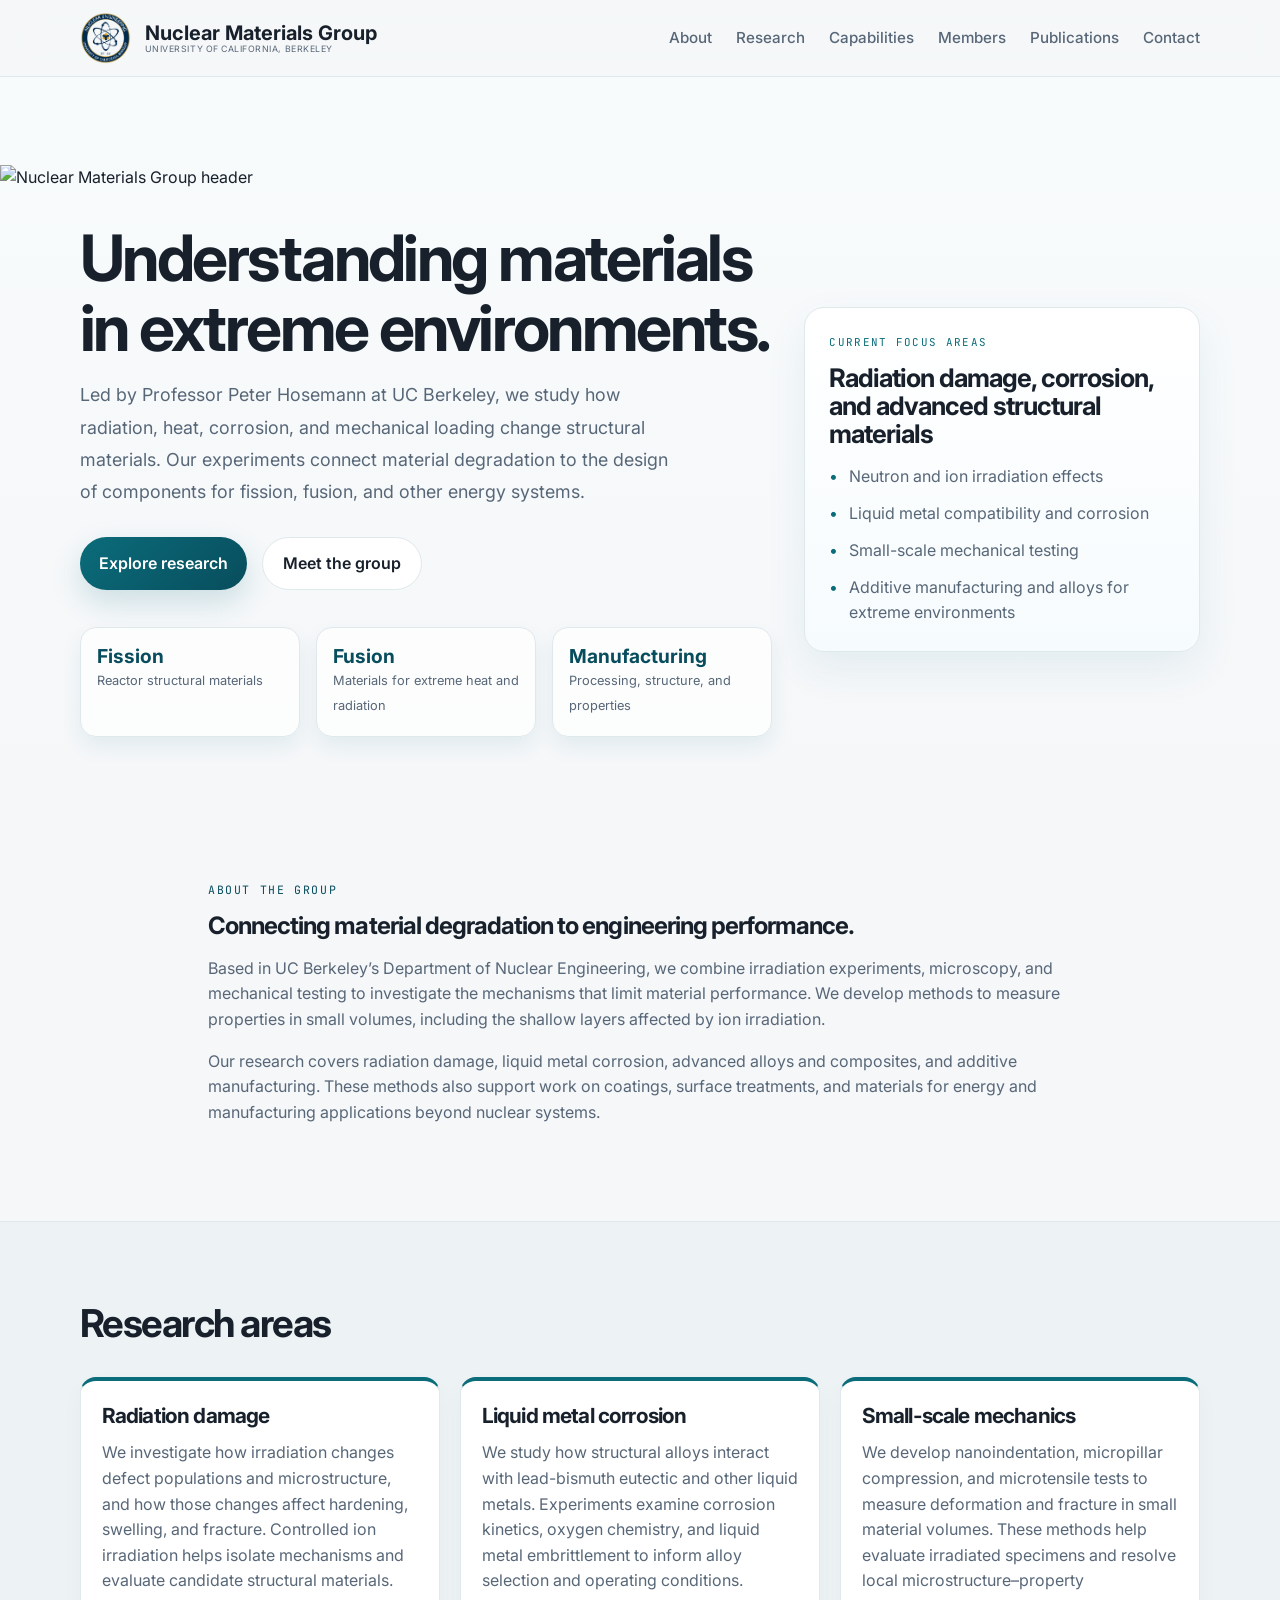
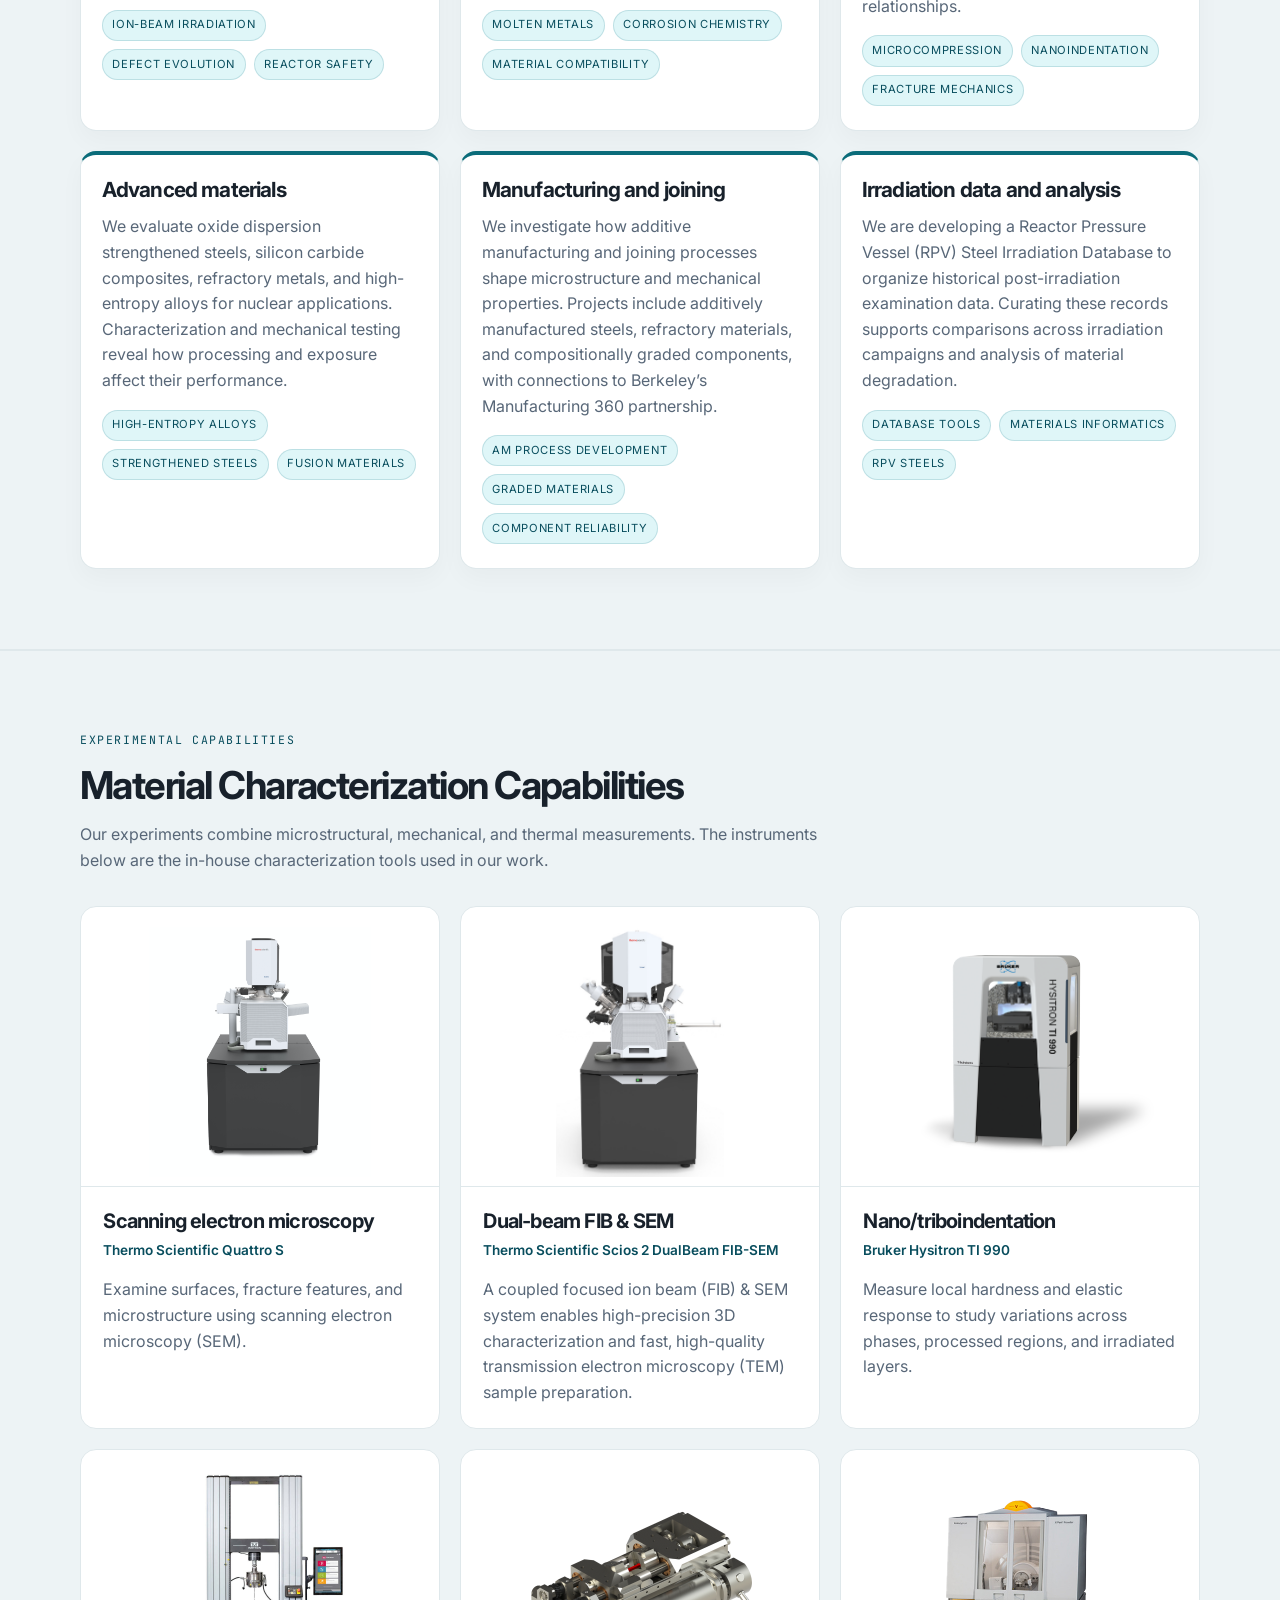
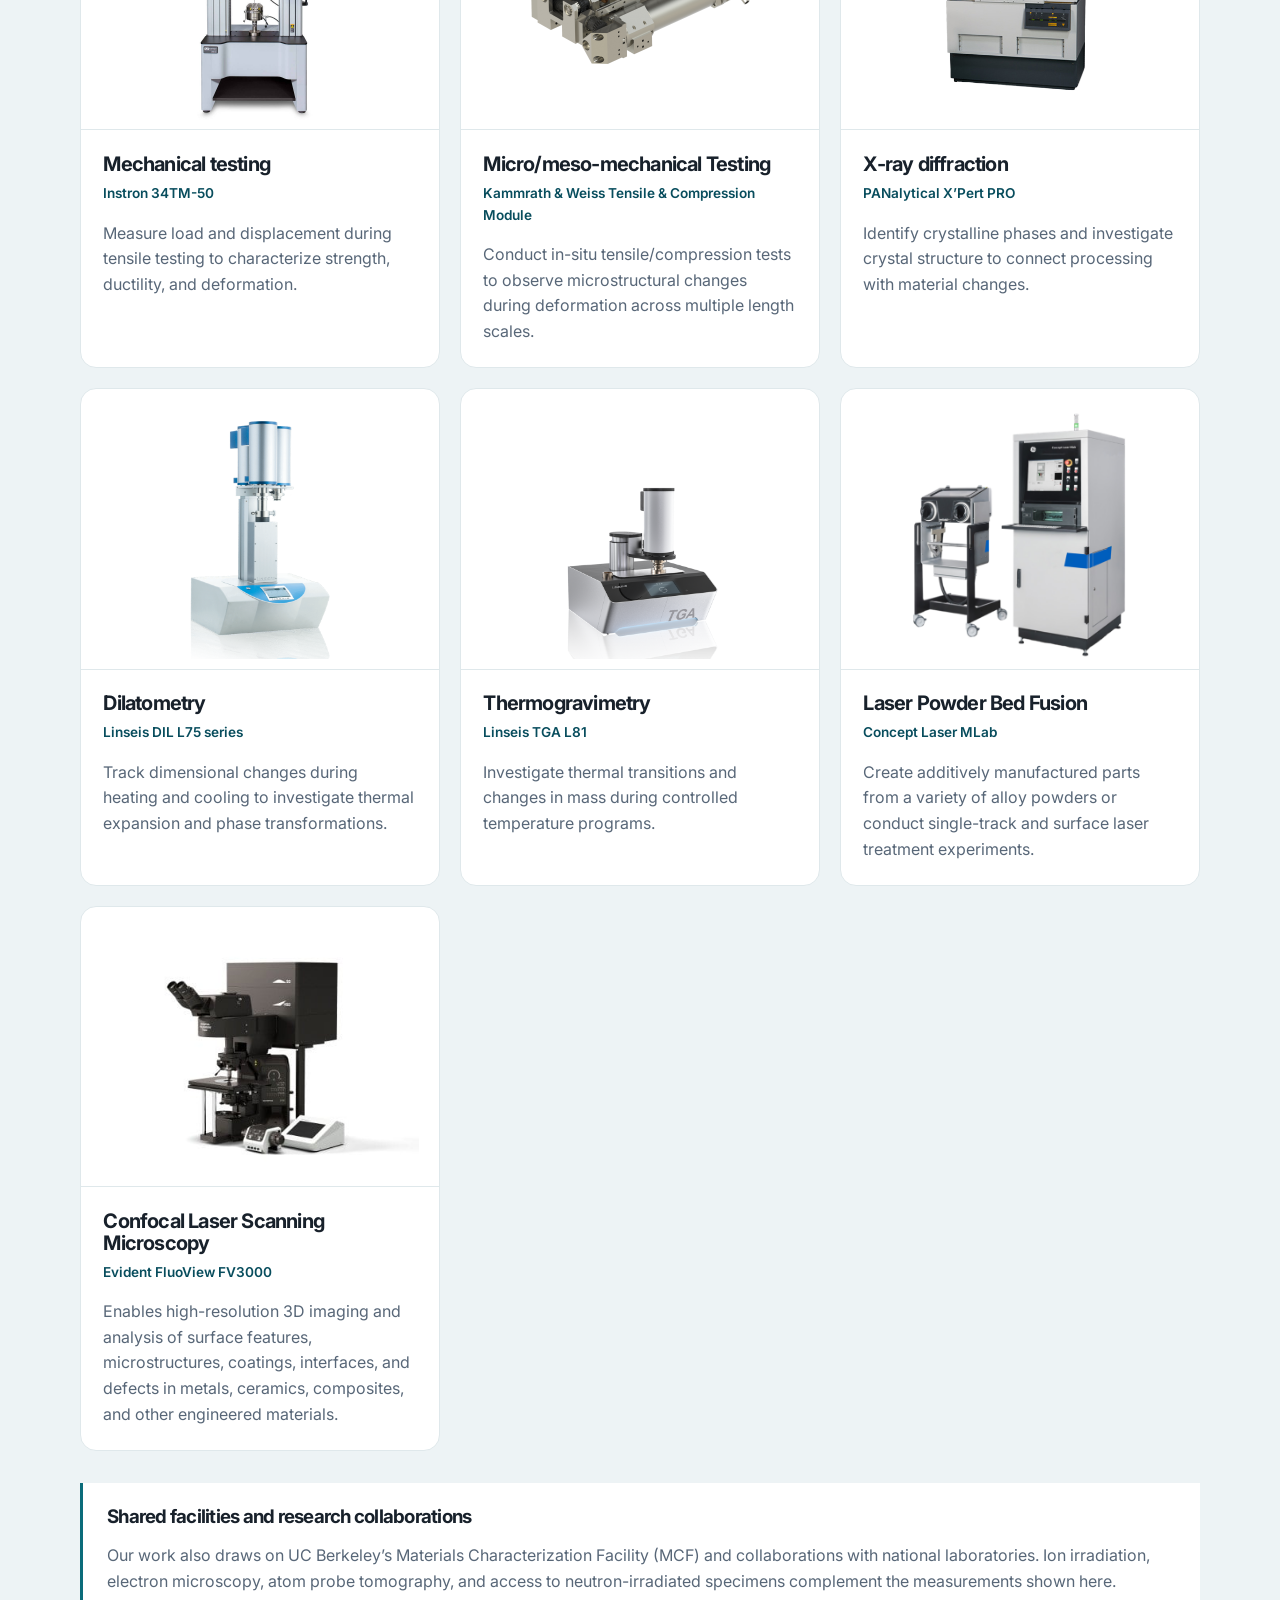
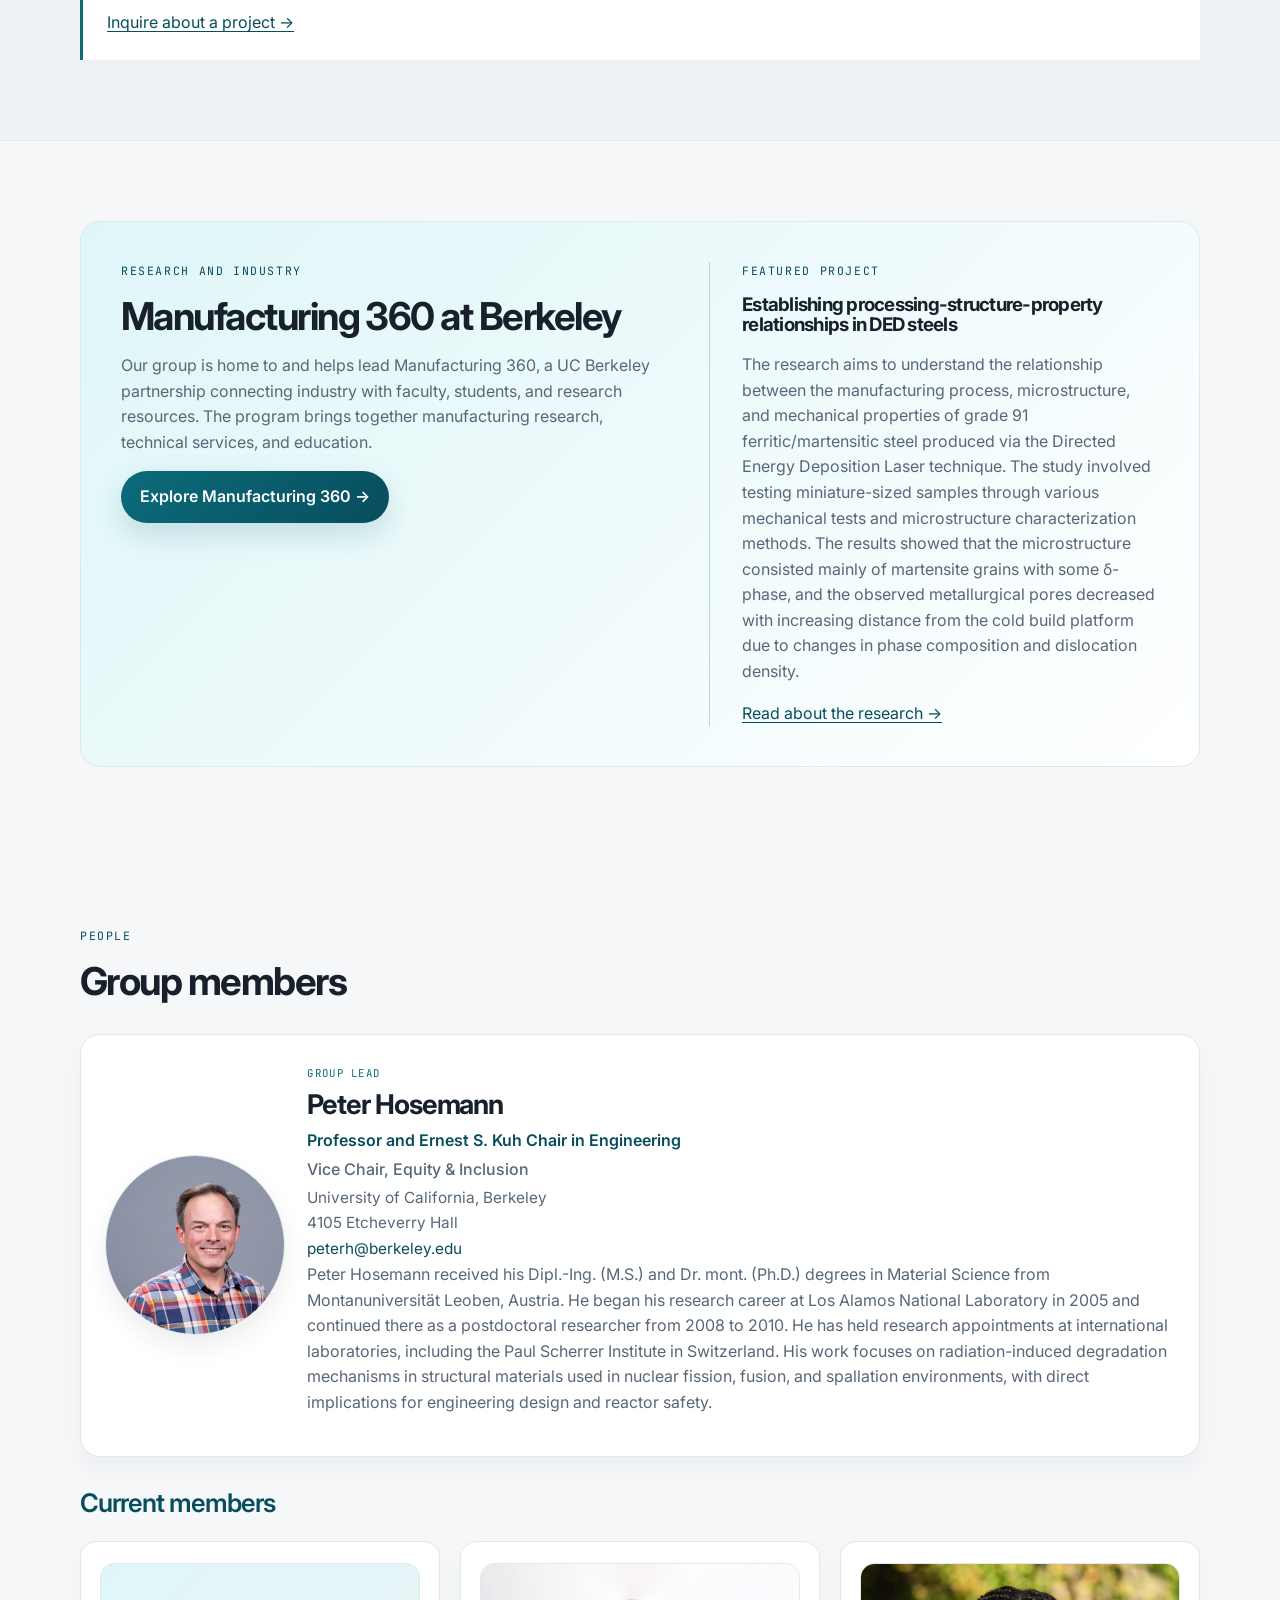
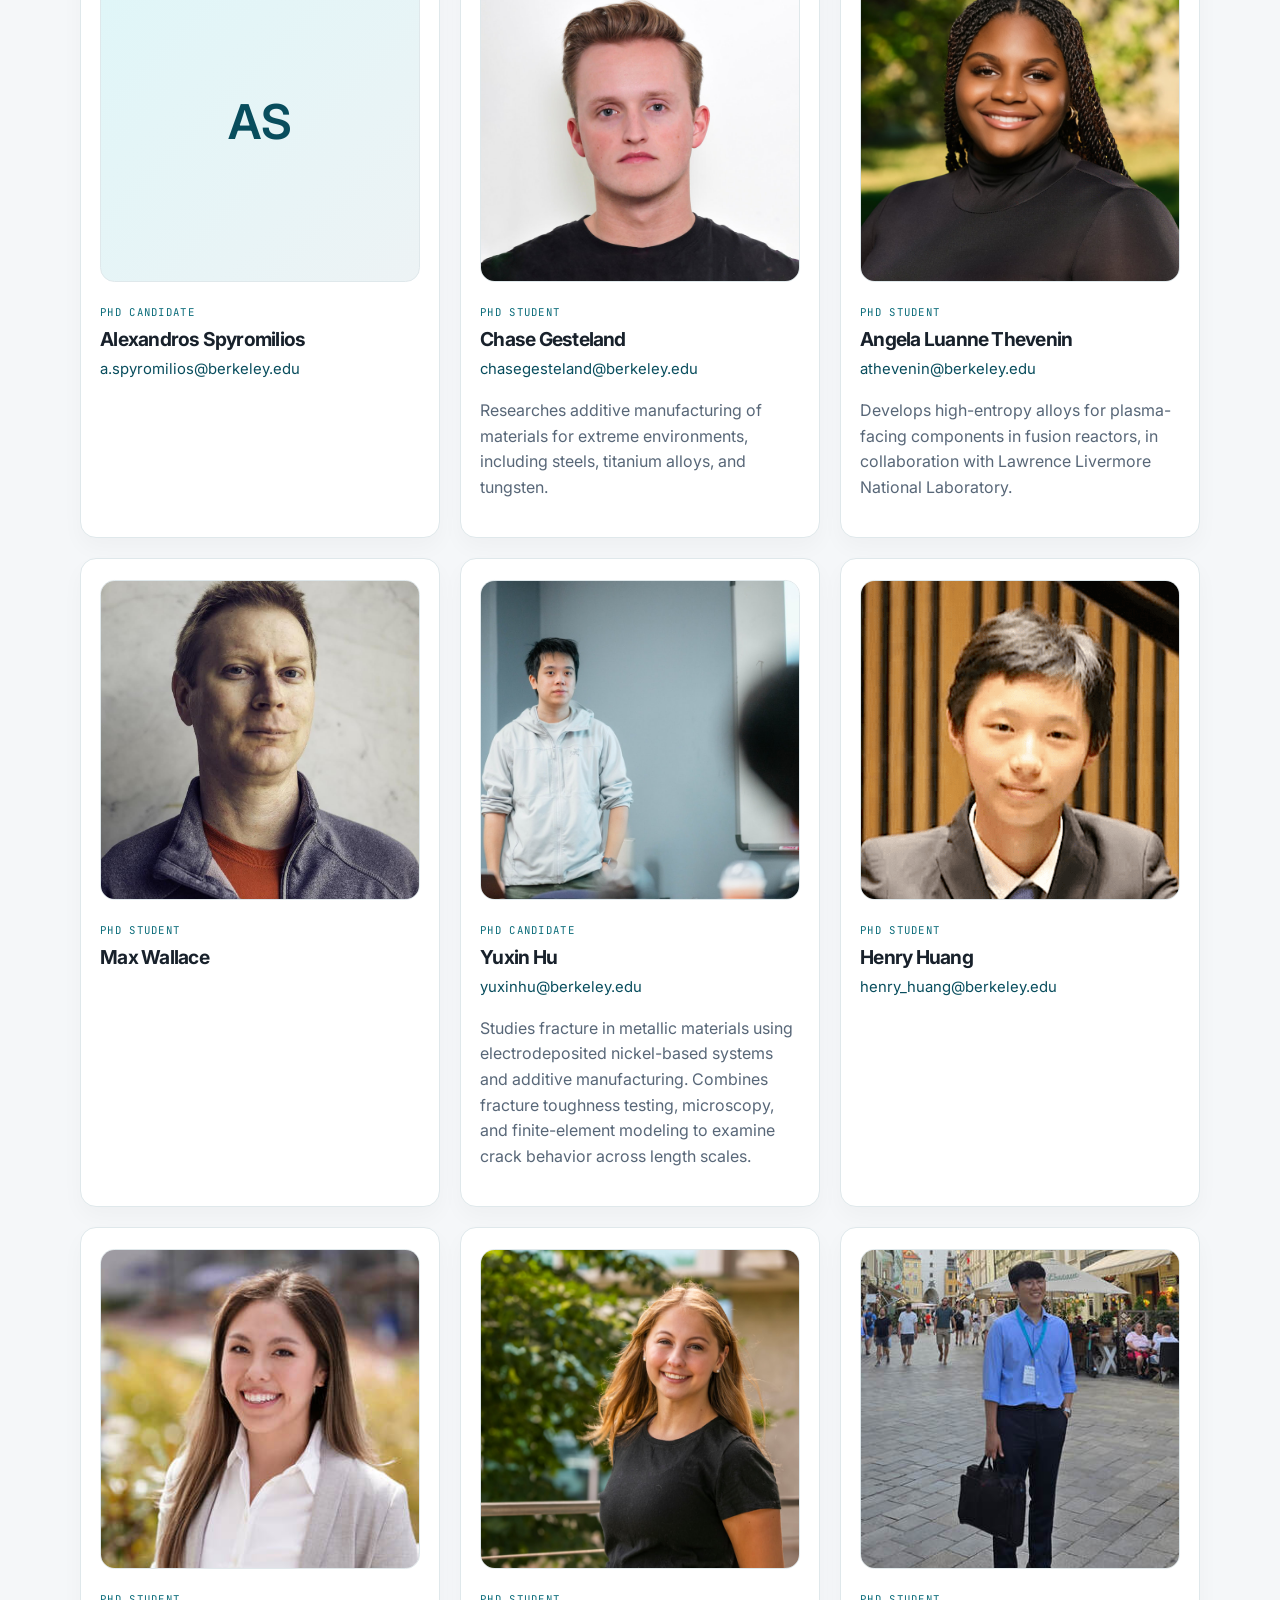
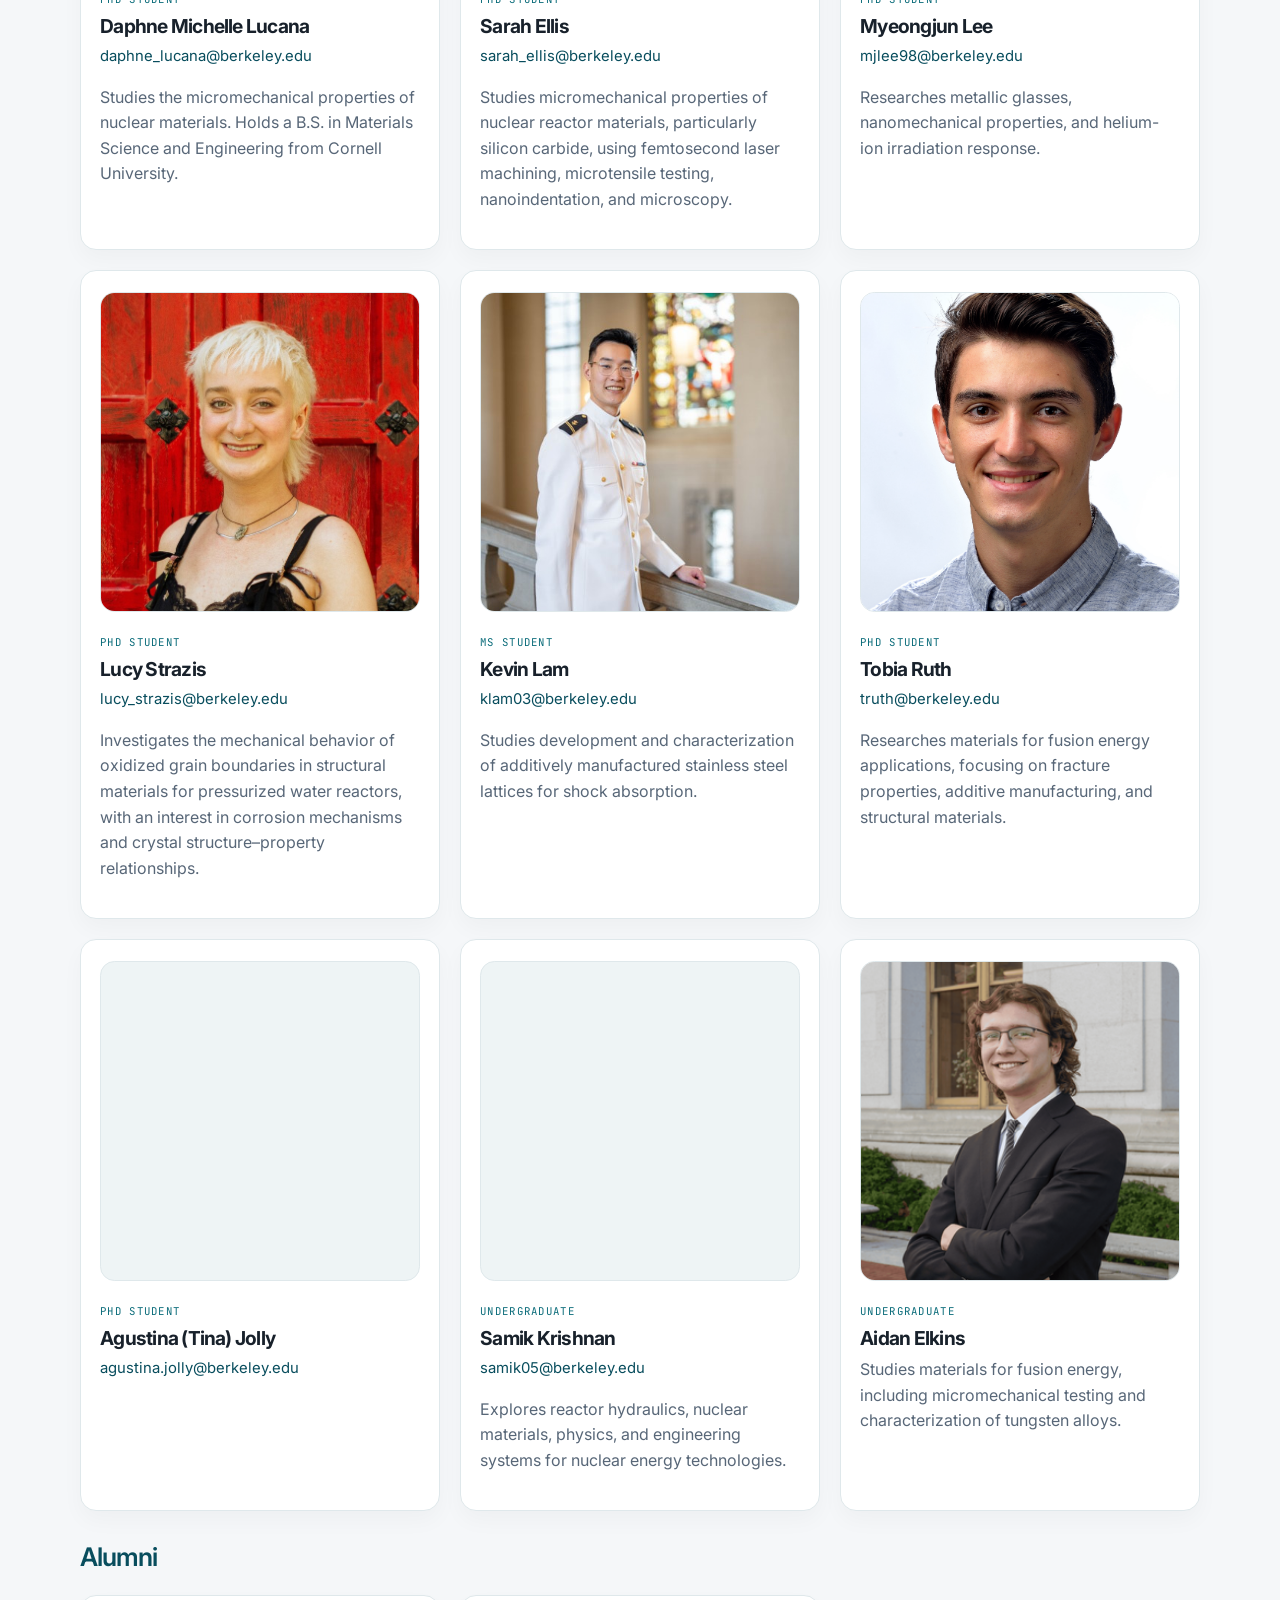
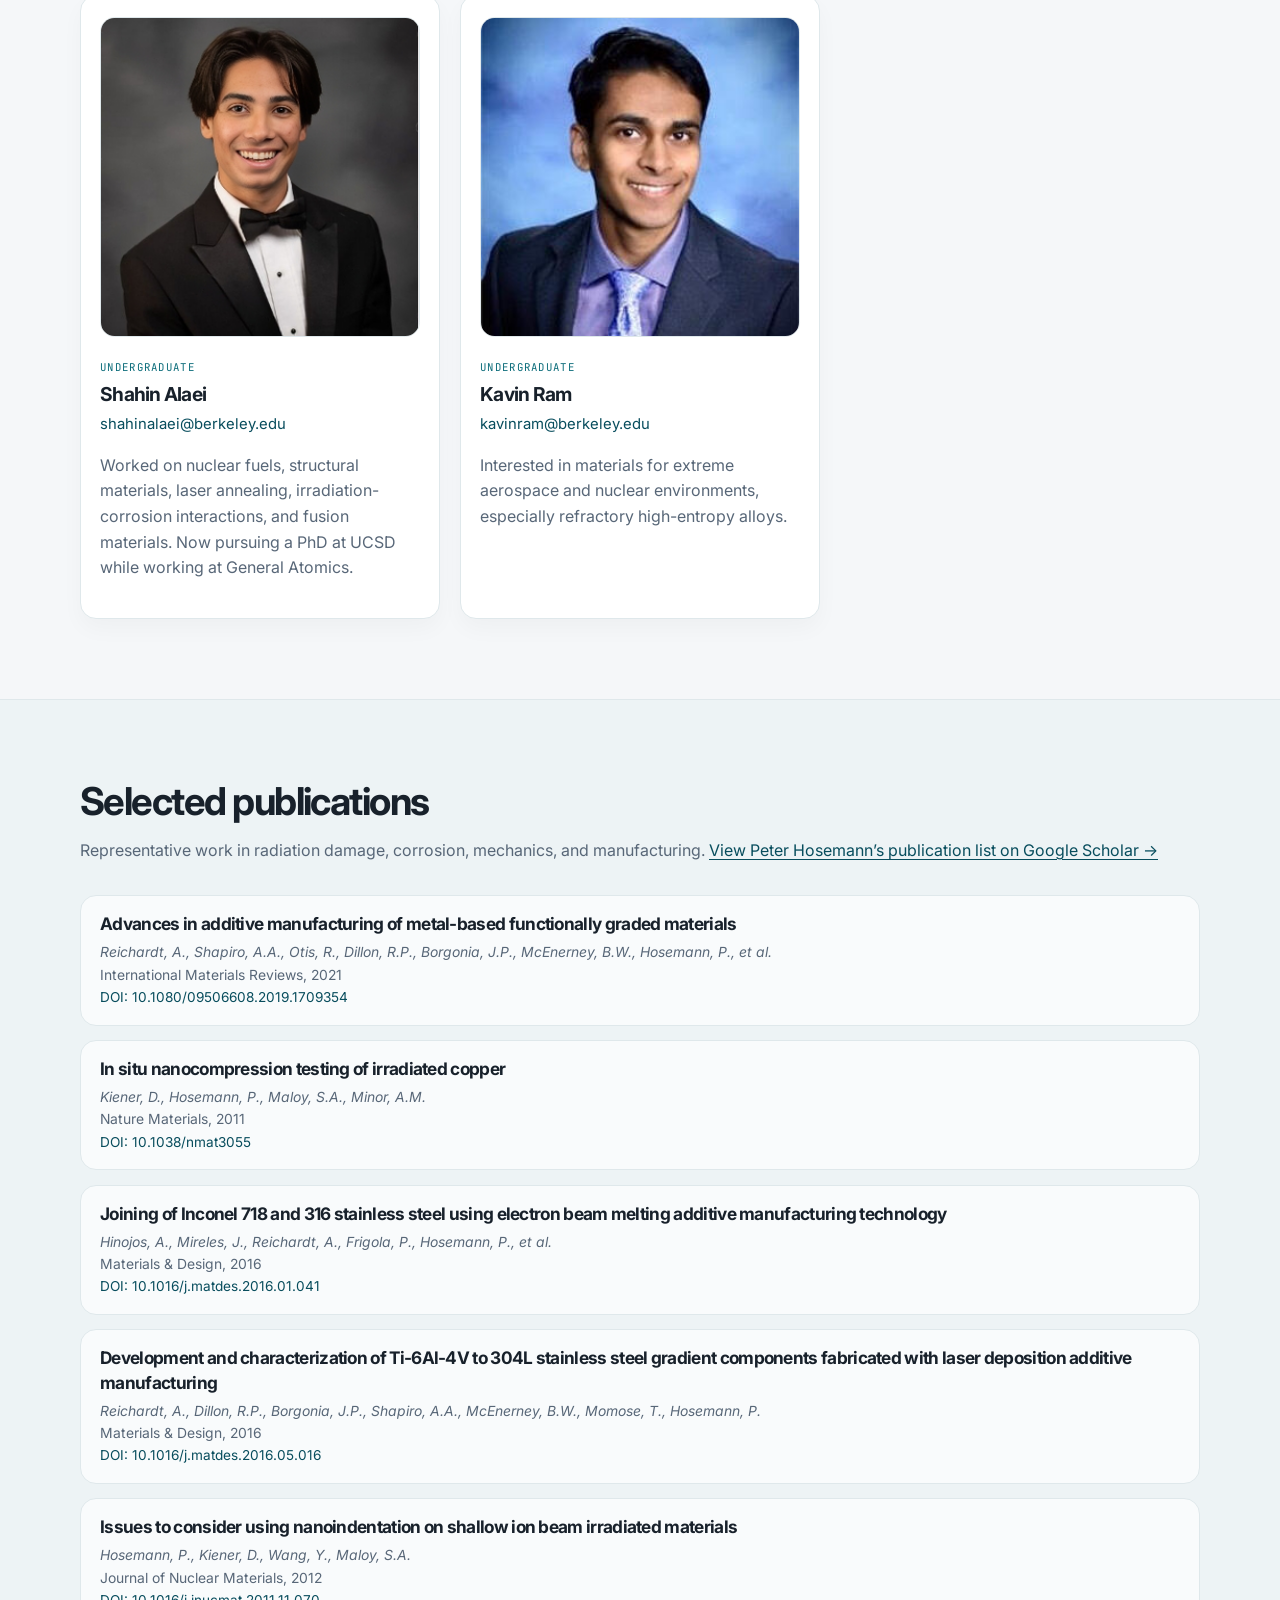
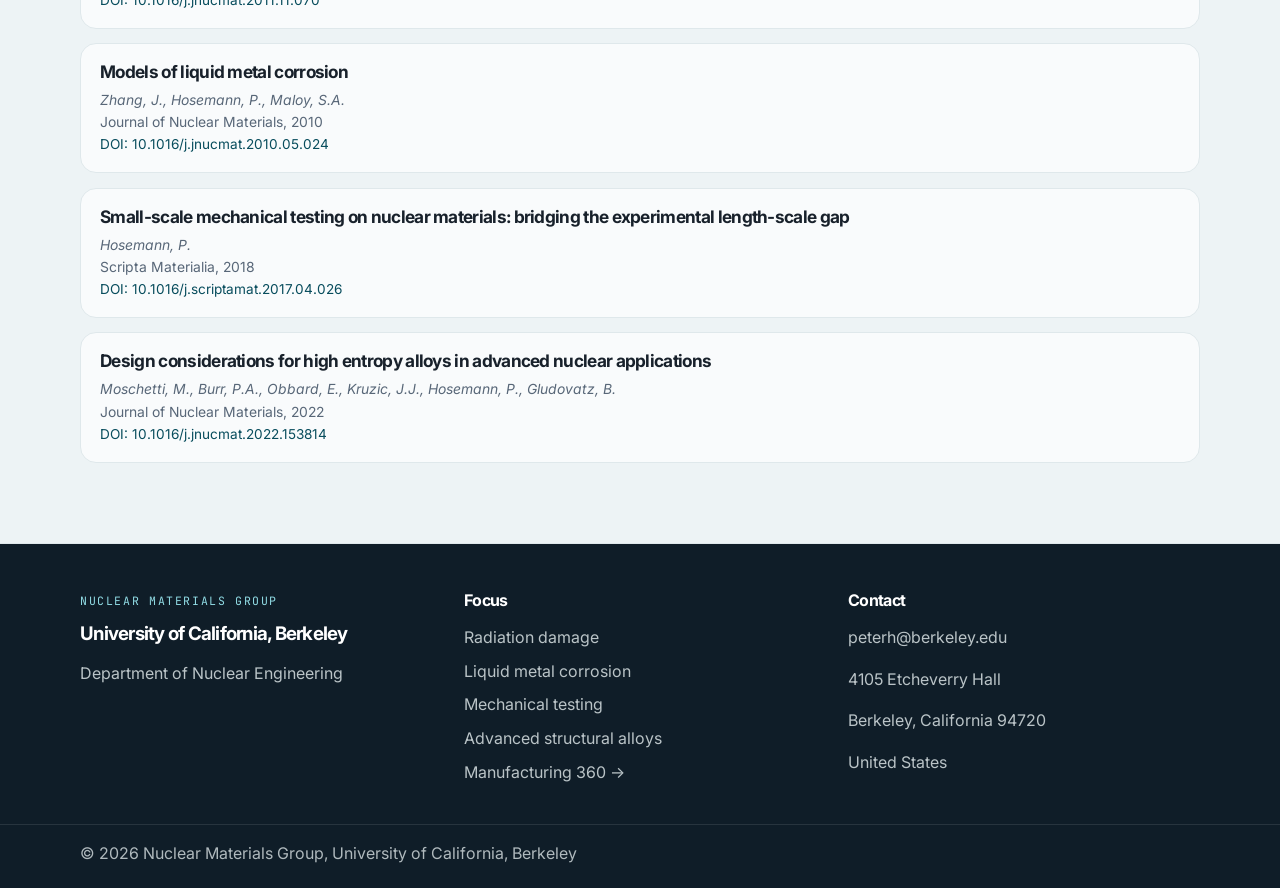
==== commit f06079d3: "wording" ====
--- a/index.html
+++ b/index.html
@@ -236,7 +236,7 @@
               <div class="capability-copy">
                 <h3>X-ray diffraction</h3>
                 <p class="instrument-name">PANalytical X’Pert PRO</p>
-                <p>Identify crystalline phases and investigate crystal structure to connect processing and exposure with material changes.</p>
+                <p>Identify crystalline phases and investigate crystal structure to connect processing with material changes.</p>
               </div>
             </article>
             <article class="capability-card">
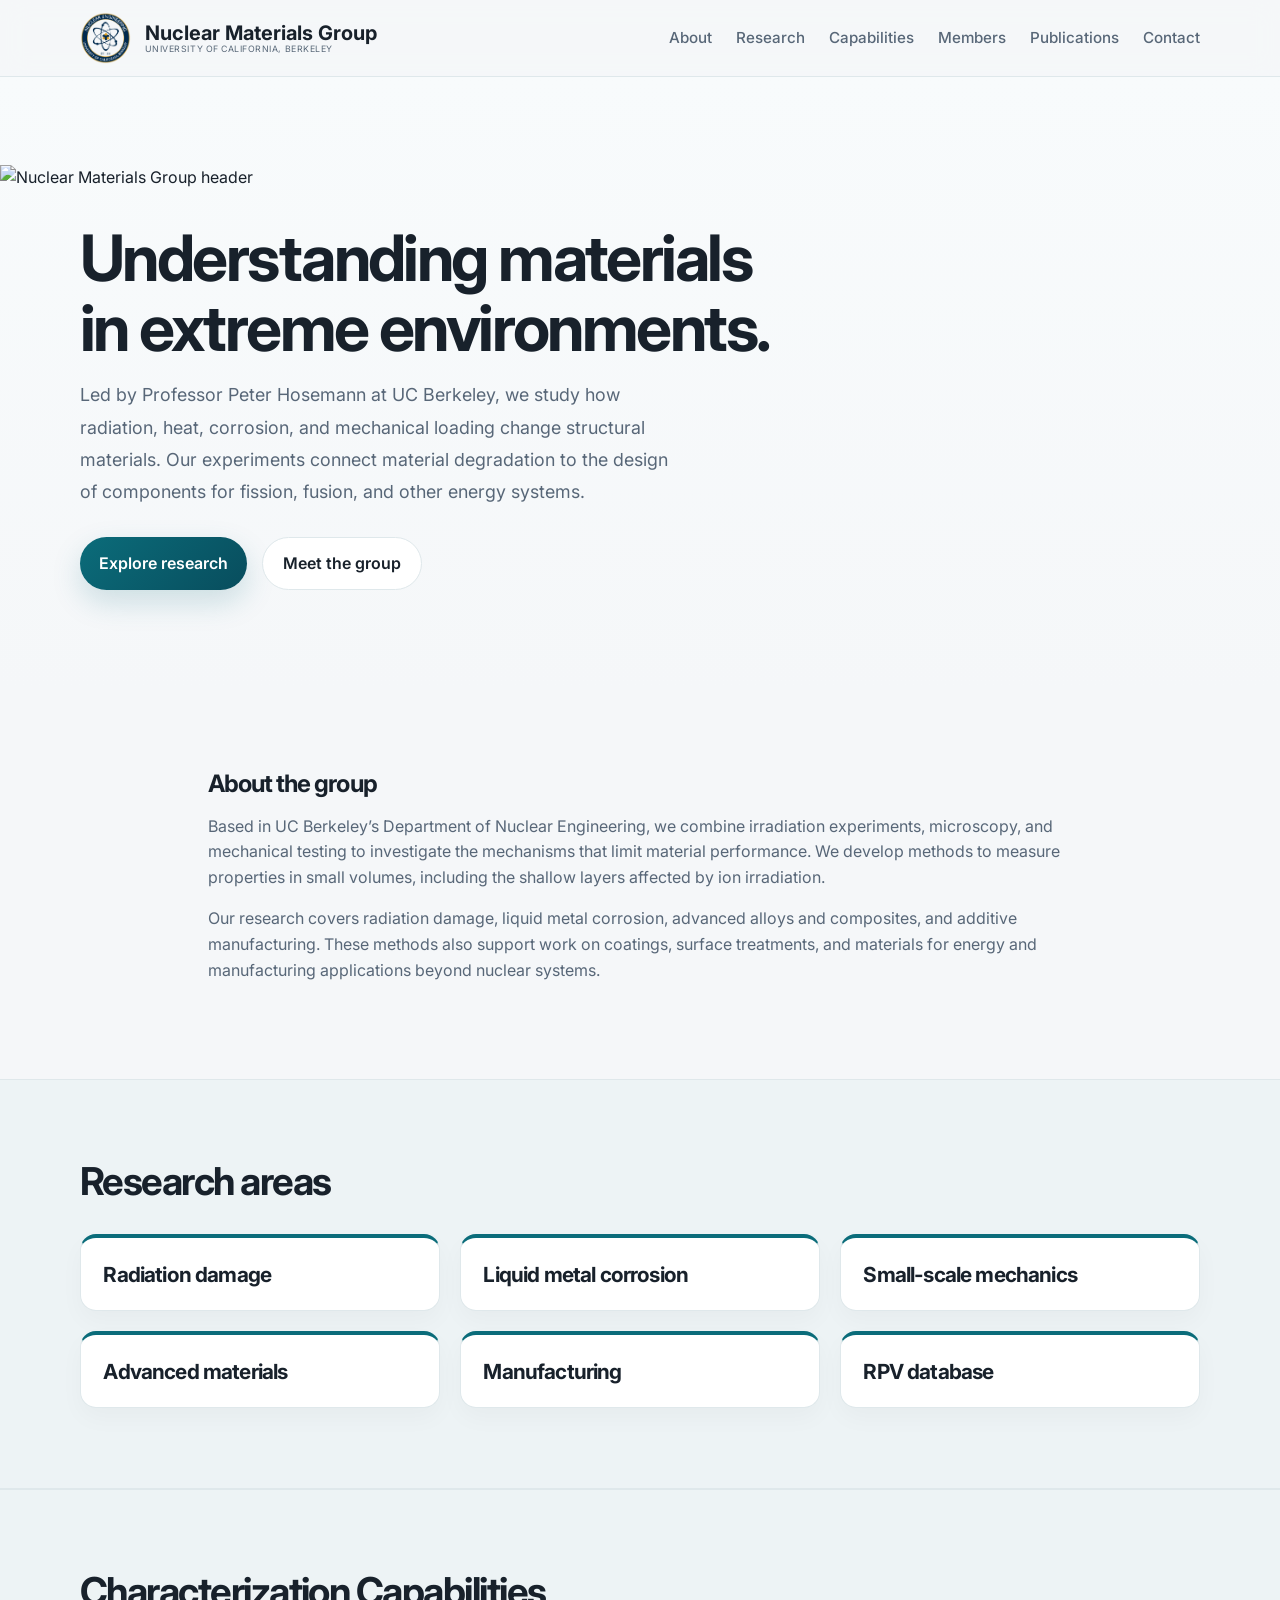
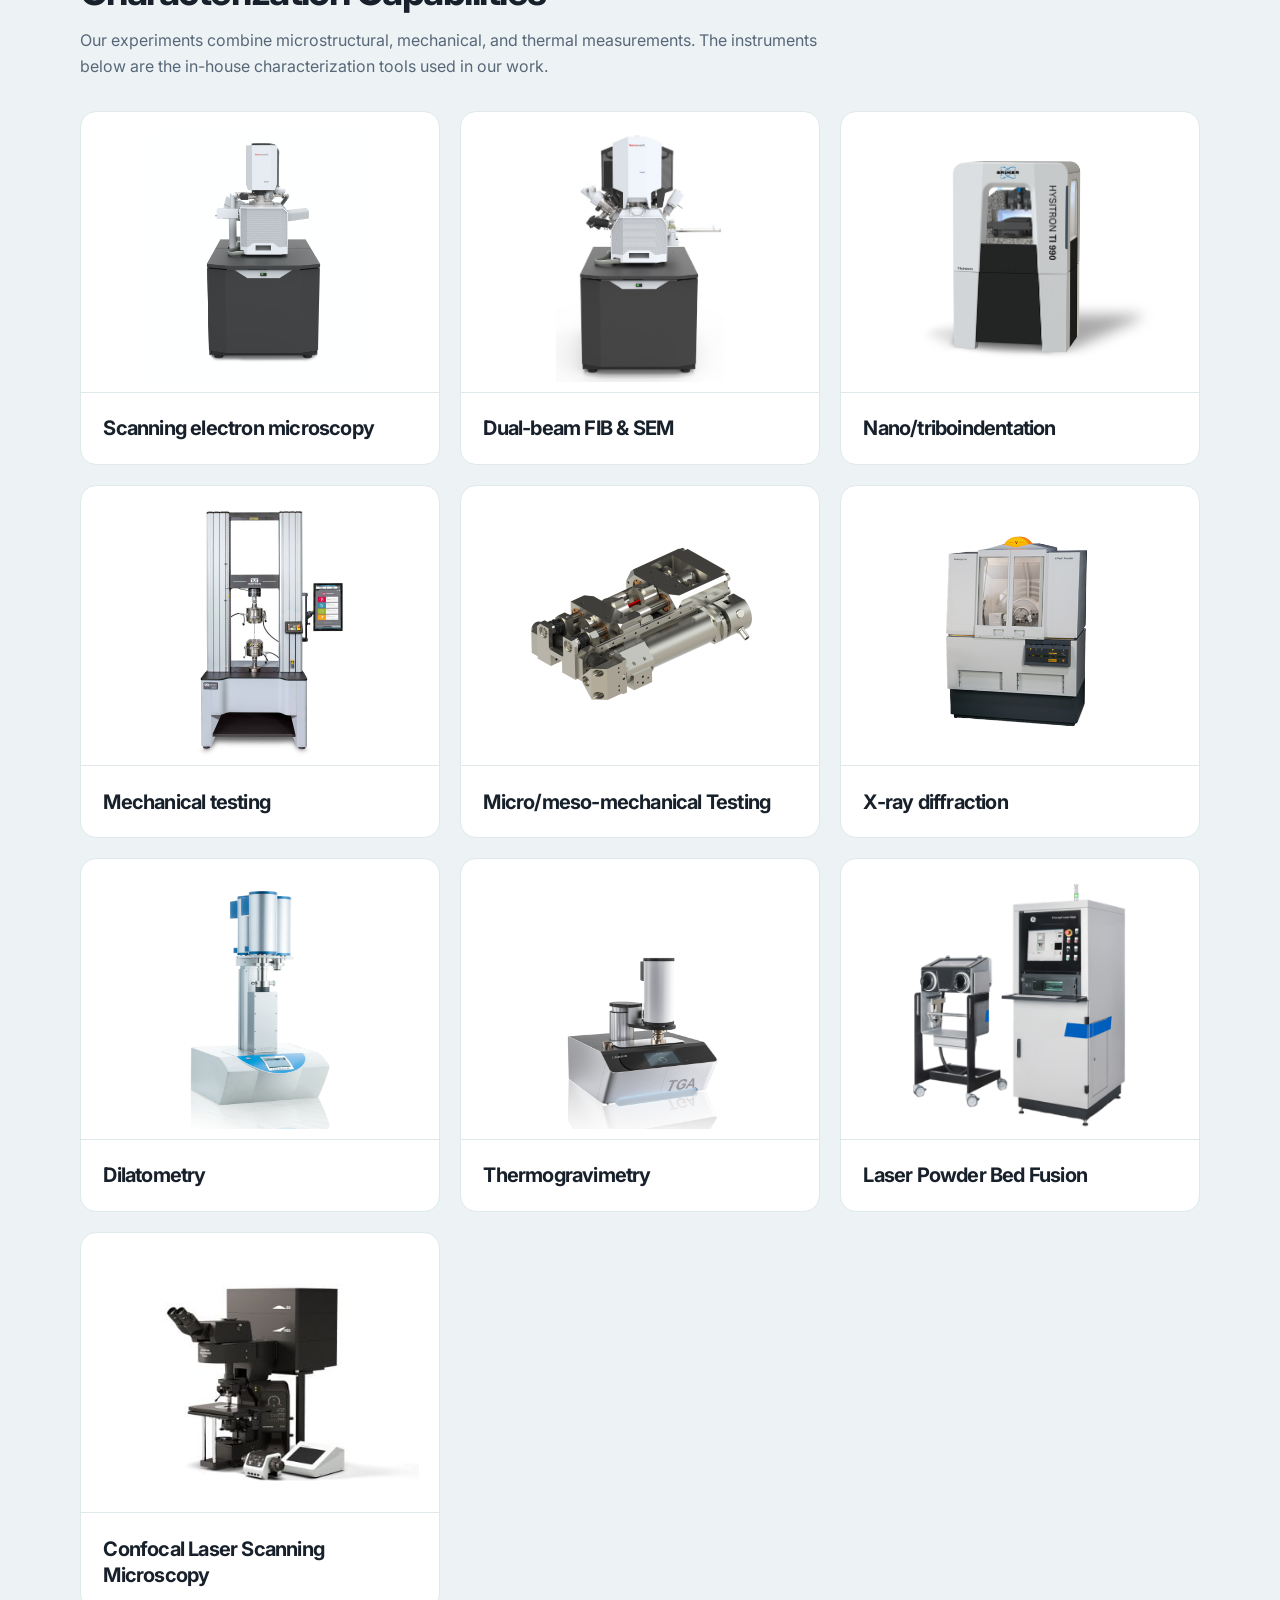
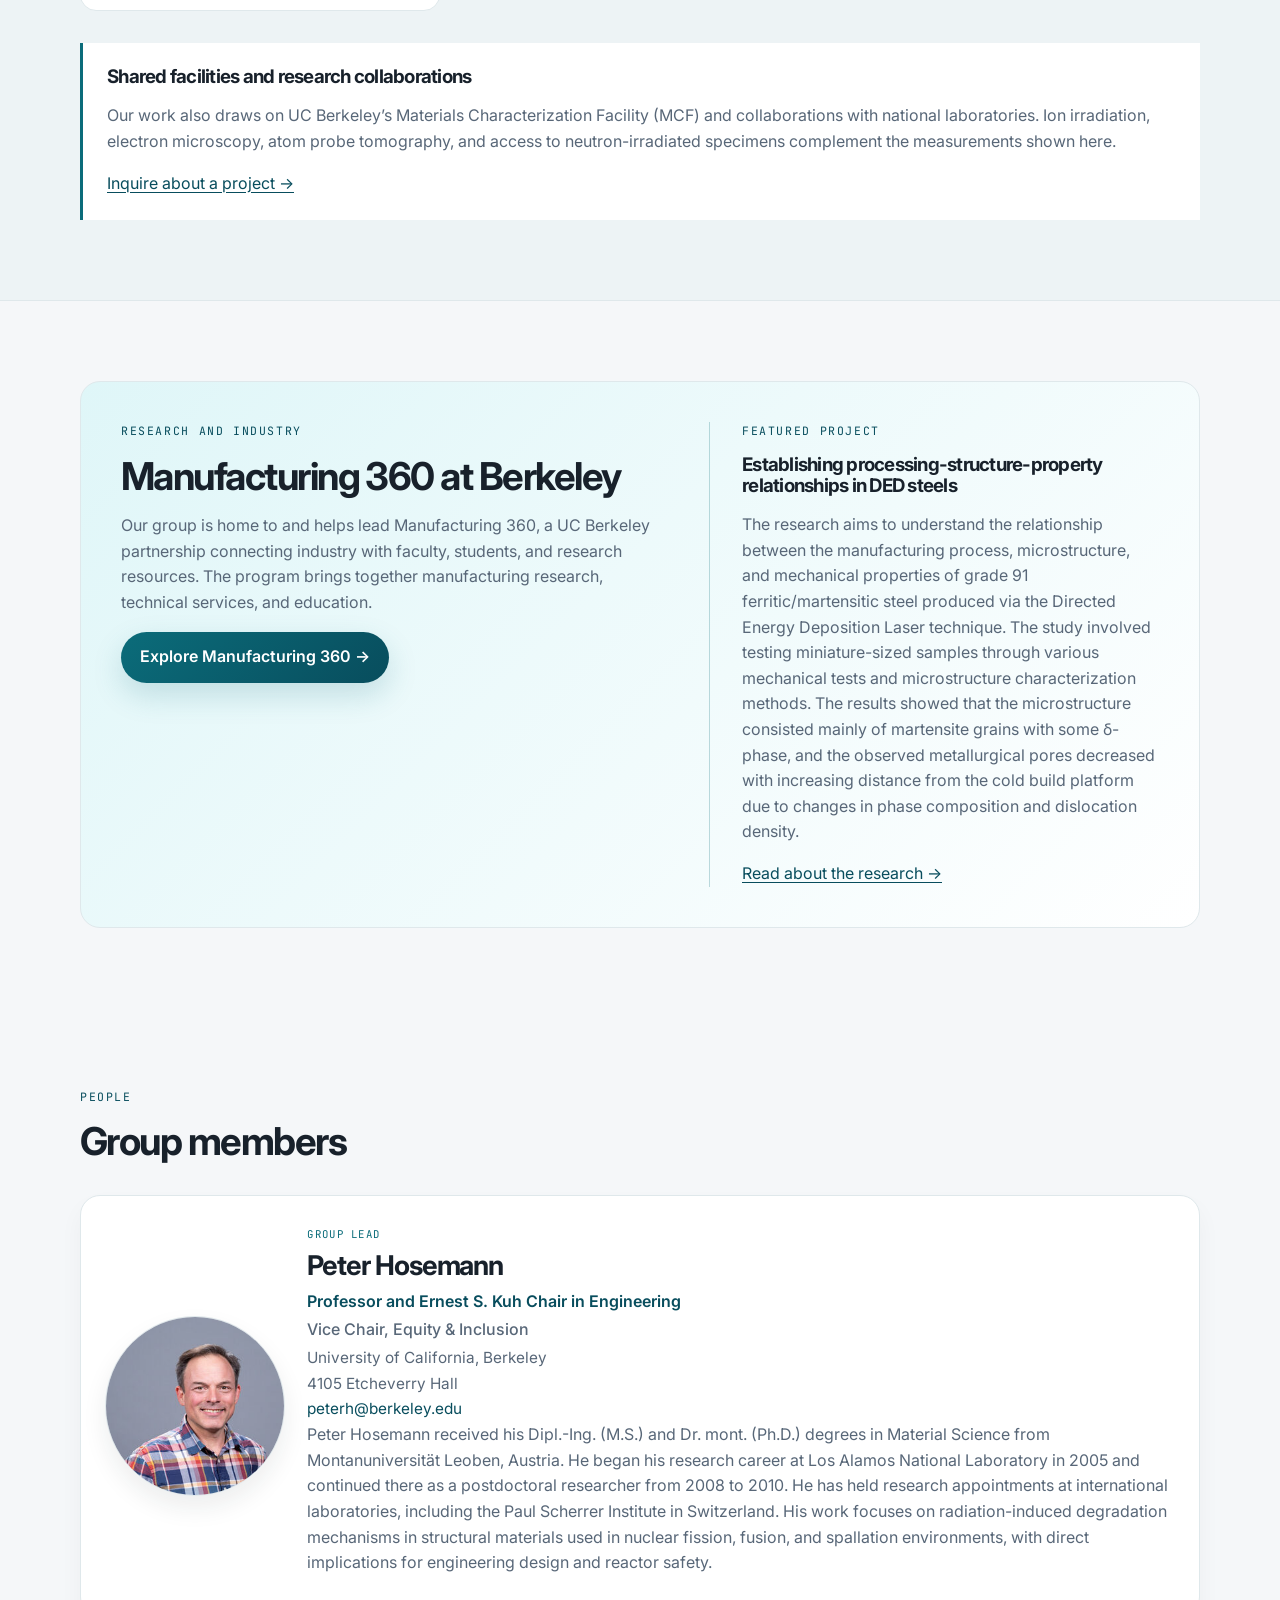
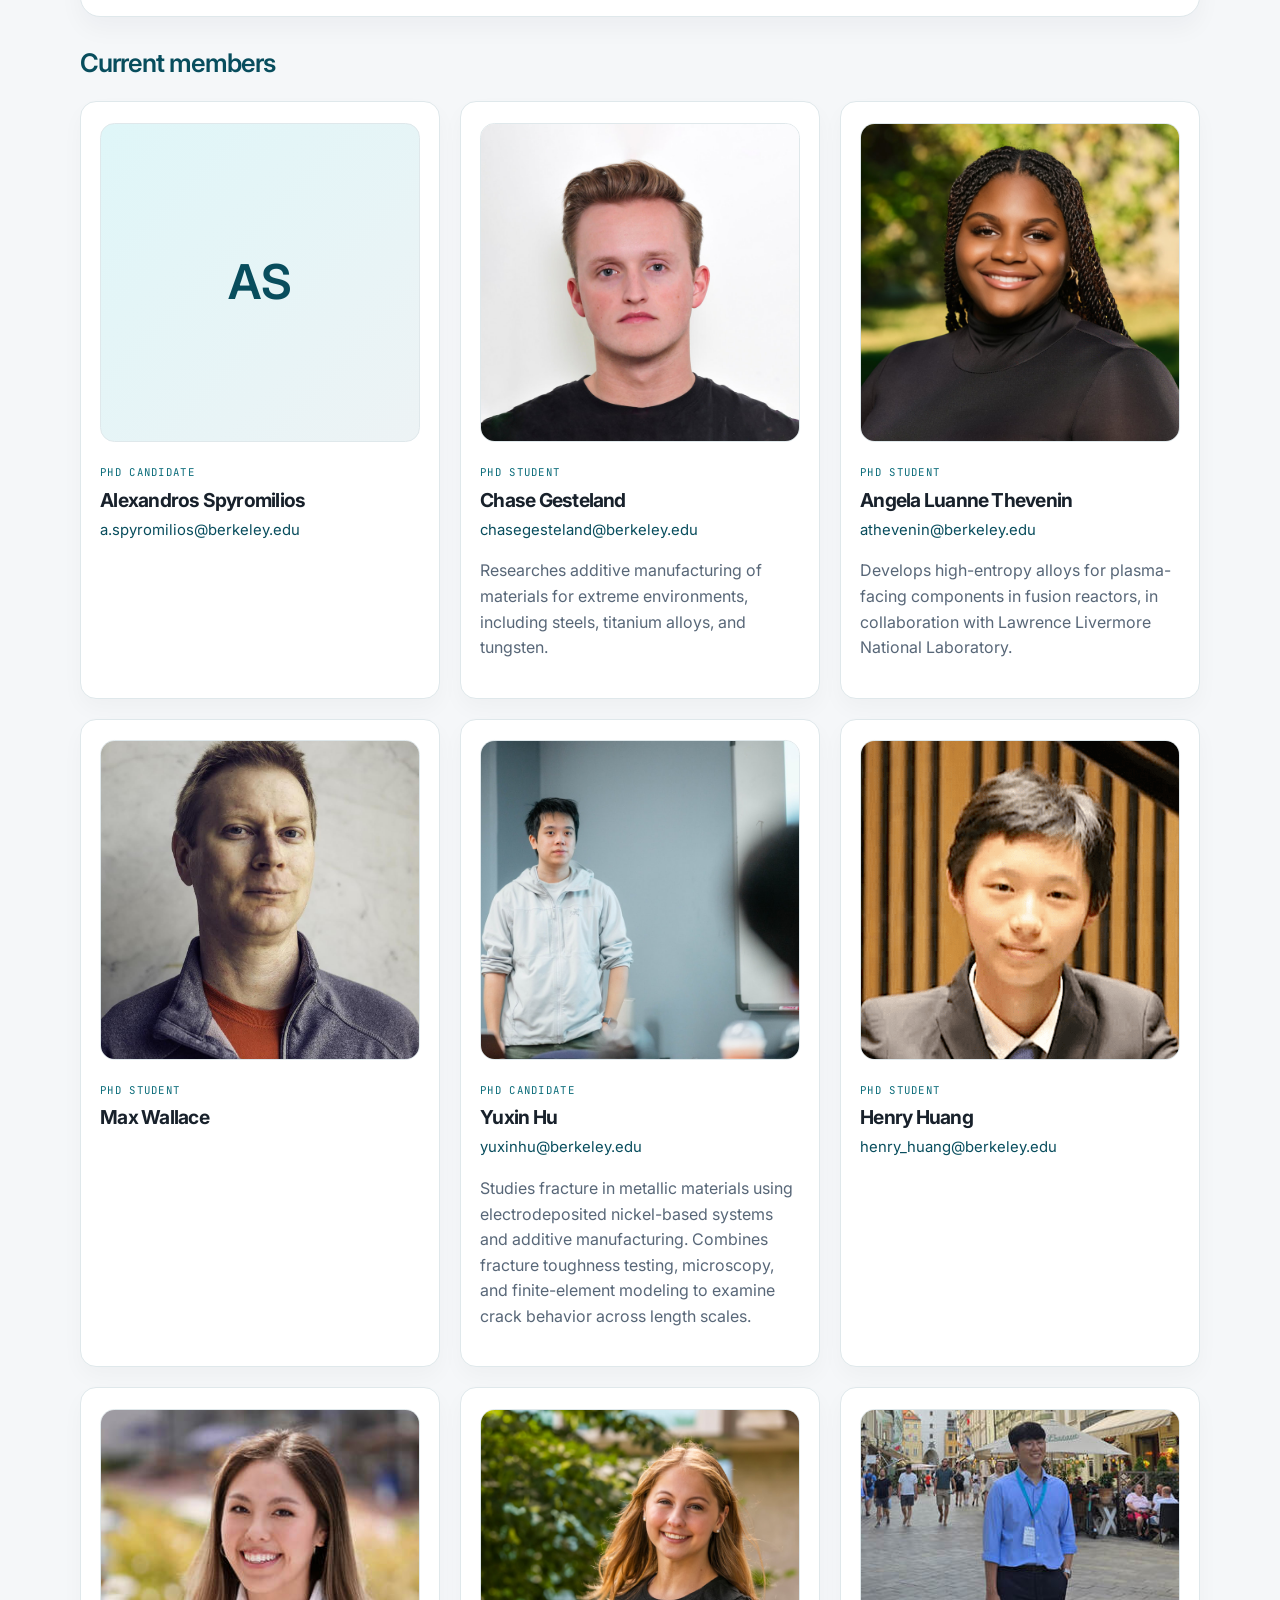
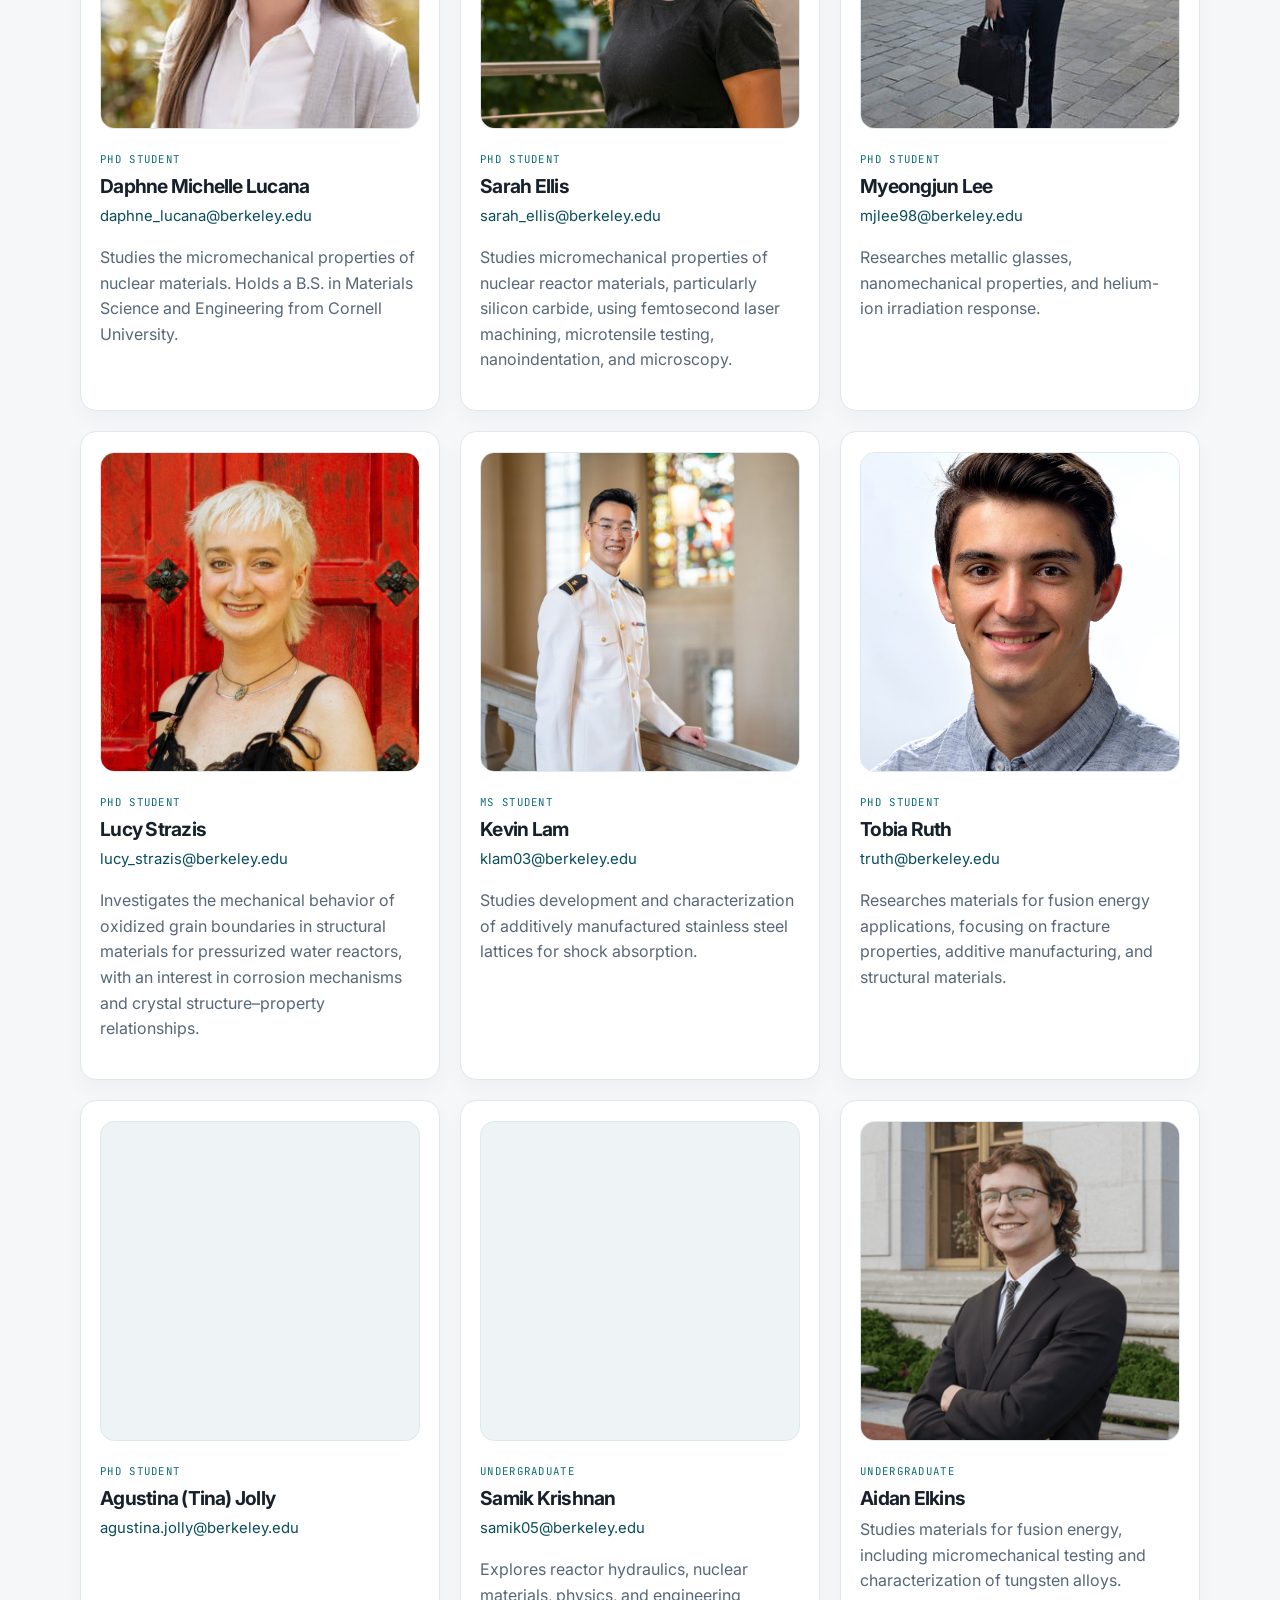
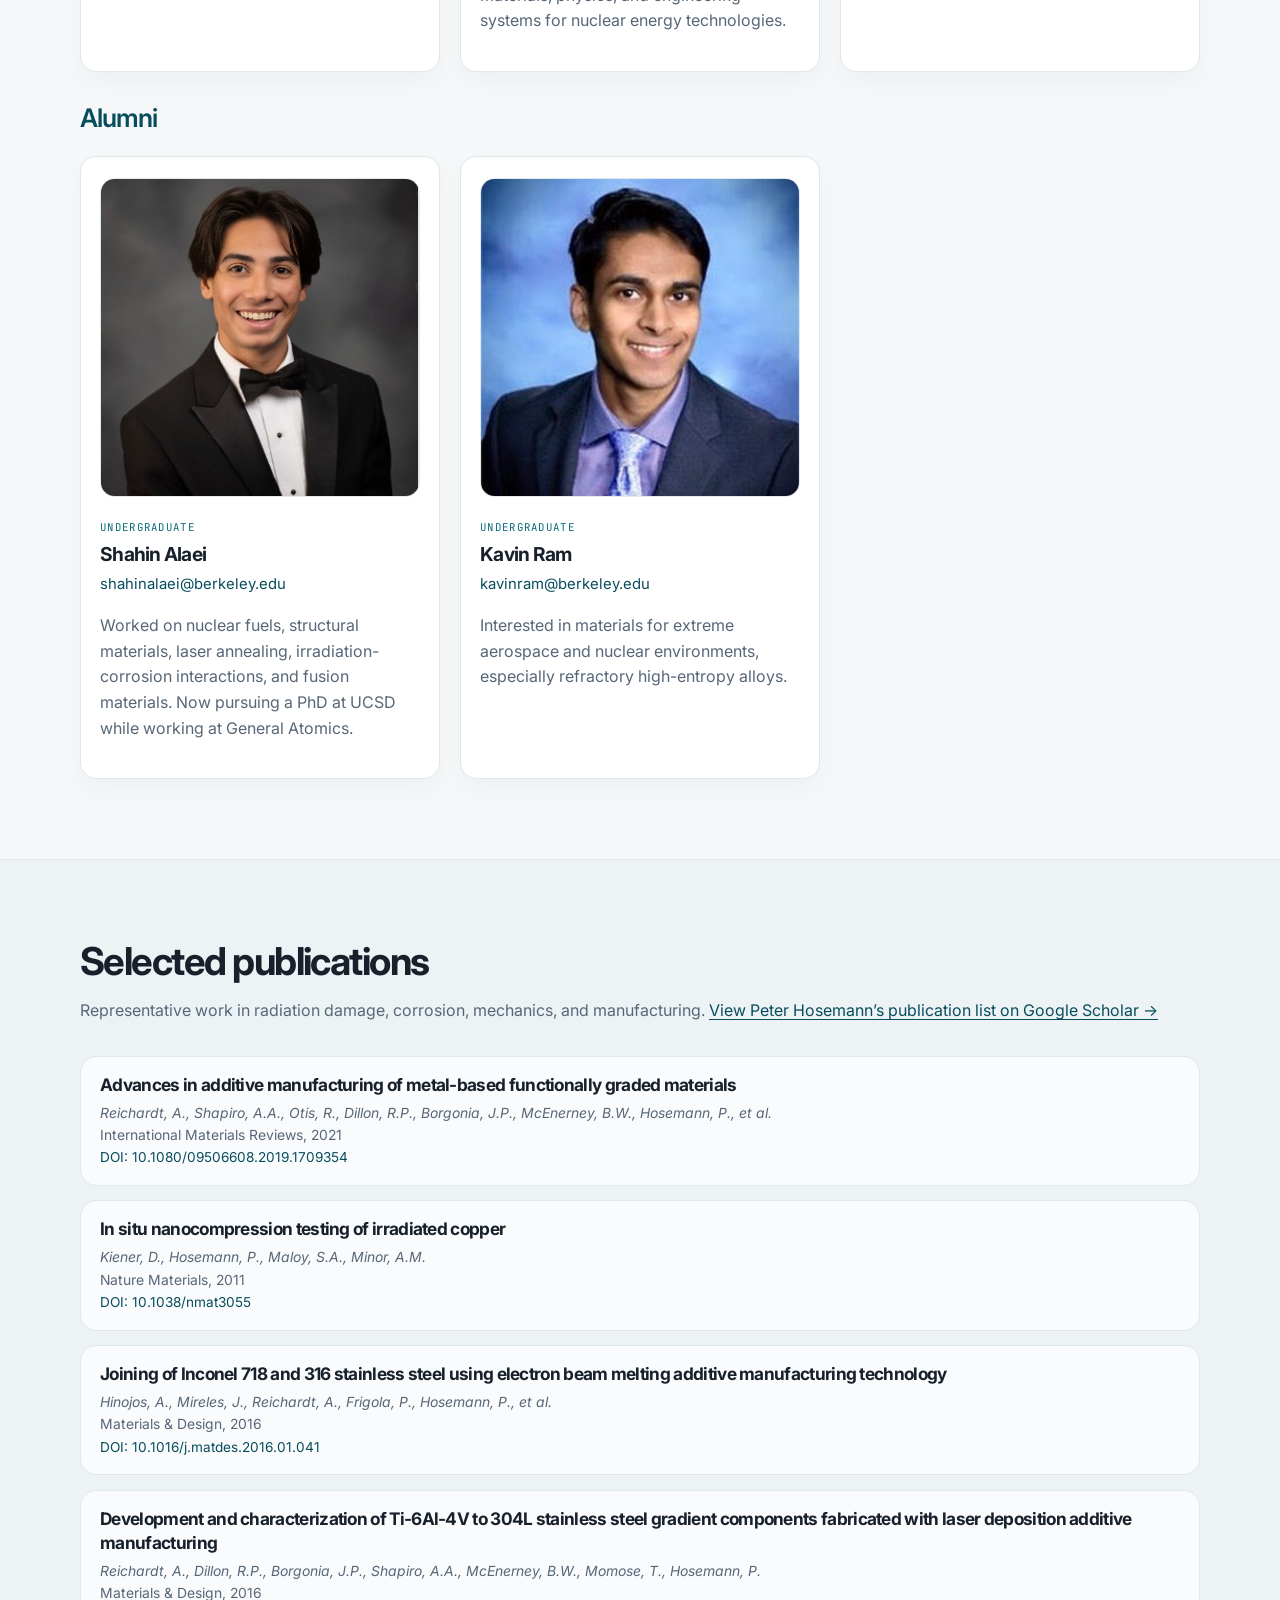
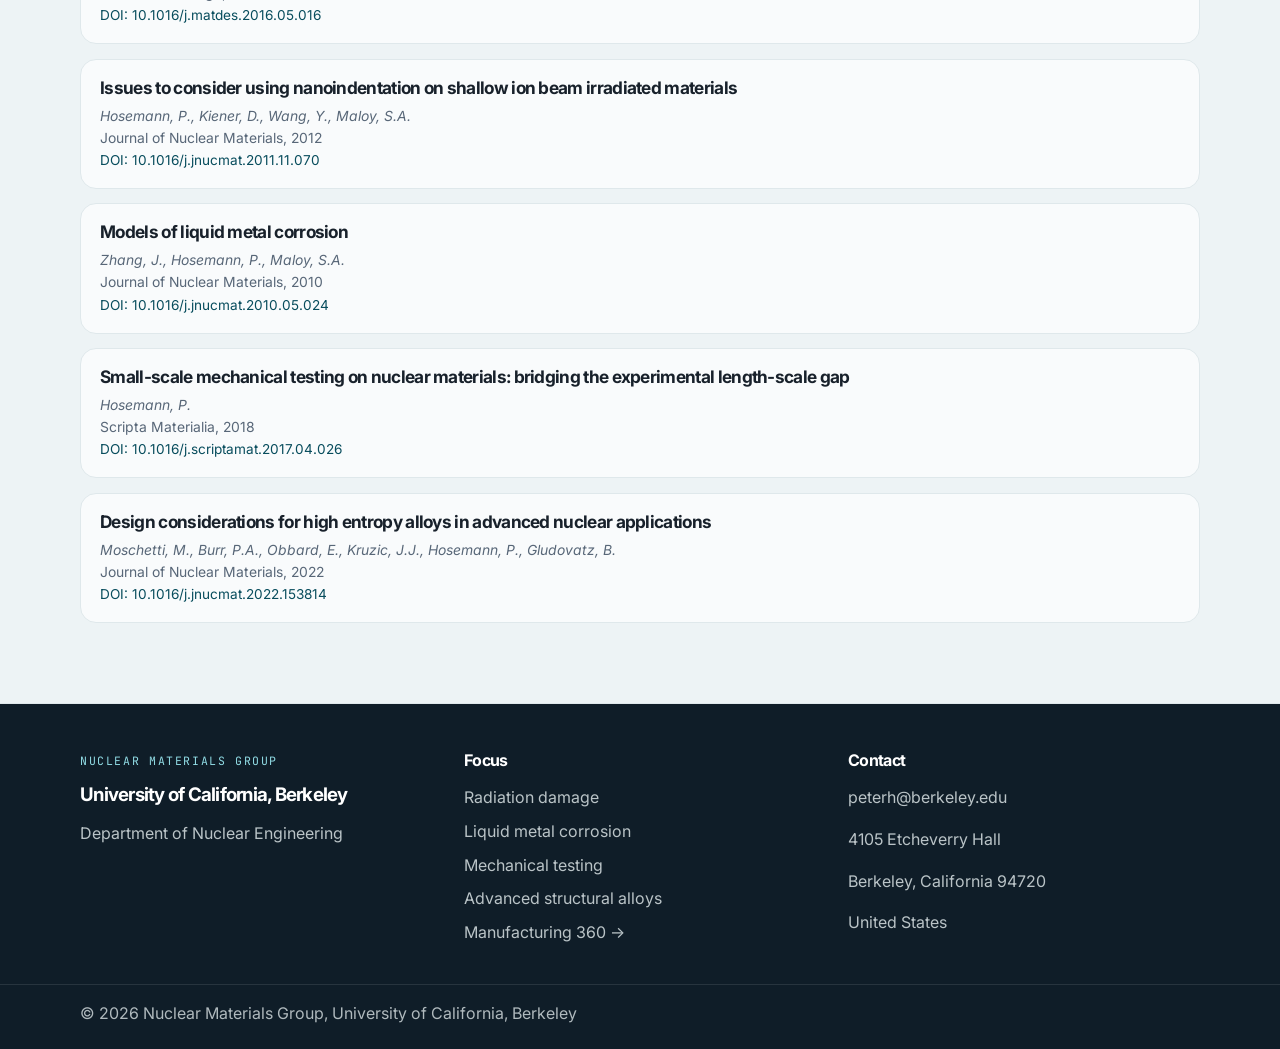
==== commit eb4b380c: "cleaning up" ====
--- a/index.html
+++ b/index.html
@@ -54,32 +54,12 @@
               <a class="button primary" href="#research">Explore research</a>
               <a class="button secondary" href="#members">Meet the group</a>
             </div>
-            <ul class="hero-stats" aria-label="Research applications">
-              <li><strong>Fission</strong><span>Reactor structural materials</span></li>
-              <li><strong>Fusion</strong><span>Materials for extreme heat and radiation</span></li>
-              <li><strong>Manufacturing</strong><span>Processing, structure, and properties</span></li>
-            </ul>
-          </div>
-
-          <div class="hero-panel" aria-label="Research focus summary">
-            <div class="panel-card">
-              <p class="panel-label">Current focus areas</p>
-              <h2>Radiation damage, corrosion, and advanced structural materials</h2>
-              <ul>
-                <li>Neutron and ion irradiation effects</li>
-                <li>Liquid metal compatibility and corrosion</li>
-                <li>Small-scale mechanical testing</li>
-                <li>Additive manufacturing and alloys for extreme environments</li>
-              </ul>
-            </div>
           </div>
         </div>
       </section>
-
       <section id="about" class="section">
         <div class="container narrow">
-          <p class="eyebrow accent">About the group</p>
-          <h2>Connecting material degradation to engineering performance.</h2>
+          <h2>About the group</h2>
           <p>
             Based in UC Berkeley’s Department of Nuclear Engineering, we combine irradiation experiments, microscopy, and mechanical testing to investigate the mechanisms that limit material performance. We develop methods to measure properties in small volumes, including the shallow layers affected by ion irradiation.
           </p>
@@ -96,8 +76,9 @@
           </div>
 
           <div class="card-grid three-up">
-            <article class="info-card">
-              <h3>Radiation damage</h3>
+            <details class="info-card research-card">
+              <summary><h3>Radiation damage</h3></summary>
+              <div class="research-card-content">
               <p>
                 We investigate how irradiation changes defect populations and microstructure, and how those changes affect hardening, swelling, and fracture. Controlled ion irradiation helps isolate mechanisms and evaluate candidate structural materials.
               </p>
@@ -106,10 +87,12 @@
                 <li>Defect evolution</li>
                 <li>Reactor safety</li>
               </ul>
-            </article>
-
-            <article class="info-card">
-              <h3>Liquid metal corrosion</h3>
+              </div>
+            </details>
+
+            <details class="info-card research-card">
+              <summary><h3>Liquid metal corrosion</h3></summary>
+              <div class="research-card-content">
               <p>
                 We study how structural alloys interact with lead-bismuth eutectic and other liquid metals. Experiments examine corrosion kinetics, oxygen chemistry, and liquid metal embrittlement to inform alloy selection and operating conditions.
               </p>
@@ -118,10 +101,12 @@
                 <li>Corrosion chemistry</li>
                 <li>Material compatibility</li>
               </ul>
-            </article>
-
-            <article class="info-card">
-              <h3>Small-scale mechanics</h3>
+              </div>
+            </details>
+
+            <details class="info-card research-card">
+              <summary><h3>Small-scale mechanics</h3></summary>
+              <div class="research-card-content">
               <p>
                 We develop nanoindentation, micropillar compression, and microtensile tests to measure deformation and fracture in small material volumes. These methods help evaluate irradiated specimens and resolve local microstructure–property relationships.
               </p>
@@ -130,10 +115,12 @@
                 <li>Nanoindentation</li>
                 <li>Fracture mechanics</li>
               </ul>
-            </article>
-
-            <article class="info-card">
-              <h3>Advanced materials</h3>
+              </div>
+            </details>
+
+            <details class="info-card research-card">
+              <summary><h3>Advanced materials</h3></summary>
+              <div class="research-card-content">
               <p>
                 We evaluate oxide dispersion strengthened steels, silicon carbide composites, refractory metals, and high-entropy alloys for nuclear applications. Characterization and mechanical testing reveal how processing and exposure affect their performance.
               </p>
@@ -142,10 +129,12 @@
                 <li>Strengthened steels</li>
                 <li>Fusion materials</li>
               </ul>
-            </article>
-
-            <article class="info-card">
-              <h3>Manufacturing and joining</h3>
+              </div>
+            </details>
+
+            <details class="info-card research-card">
+              <summary><h3>Manufacturing</h3></summary>
+              <div class="research-card-content">
               <p>
                 We investigate how additive manufacturing and joining processes shape microstructure and mechanical properties. Projects include additively manufactured steels, refractory materials, and compositionally graded components, with connections to Berkeley’s Manufacturing 360 partnership.
               </p>
@@ -154,10 +143,12 @@
                 <li>Graded materials</li>
                 <li>Component reliability</li>
               </ul>
-            </article>
-
-            <article class="info-card">
-              <h3>Irradiation data and analysis</h3>
+              </div>
+            </details>
+
+            <details class="info-card research-card">
+              <summary><h3>RPV database</h3></summary>
+              <div class="research-card-content">
               <p>
                 We are developing a Reactor Pressure Vessel (RPV) Steel Irradiation Database to organize historical post-irradiation examination data. Curating these records supports comparisons across irradiation campaigns and analysis of material degradation.
               </p>
@@ -166,7 +157,8 @@
                 <li>Materials informatics</li>
                 <li>RPV steels</li>
               </ul>
-            </article>
+              </div>
+            </details>
           </div>
         </div>
       </section>
@@ -174,8 +166,7 @@
       <section id="capabilities" class="section alt-bg">
         <div class="container">
           <div class="section-heading">
-            <p class="eyebrow accent">Experimental capabilities</p>
-            <h2>Material Characterization Capabilities</h2>
+            <h2>Characterization Capabilities</h2>
             <p class="section-intro">Our experiments combine microstructural, mechanical, and thermal measurements. The instruments below are the in-house characterization tools used in our work.</p>
           </div>
           <div class="capability-grid">
@@ -183,101 +174,121 @@
               <figure>
                 <img src="images/capabilities/quattro-sem.png" alt="Thermo Scientific Quattro S scanning electron microscope" loading="lazy" decoding="async" width="640" height="480" />
               </figure>
-              <div class="capability-copy">
-                <h3>Scanning electron microscopy</h3>
+              <details class="capability-details">
+                <summary><h3>Scanning electron microscopy</h3></summary>
+                <div class="capability-copy">
                 <p class="instrument-name">Thermo Scientific Quattro S</p>
                 <p>Examine surfaces, fracture features, and microstructure using scanning electron microscopy (SEM).</p>
-              </div>
+                </div>
+              </details>
             </article>
             <article class="capability-card">
               <figure>
                 <img src="images/capabilities/scios.png" alt="Thermo Scientific Quattro S scanning electron microscope" loading="lazy" decoding="async" width="640" height="480" />
               </figure>
-              <div class="capability-copy">
-                <h3>Dual-beam FIB & SEM</h3>
+              <details class="capability-details">
+                <summary><h3>Dual-beam FIB & SEM</h3></summary>
+                <div class="capability-copy">
                 <p class="instrument-name">Thermo Scientific Scios 2 DualBeam FIB-SEM</p>
                 <p> A coupled focused ion beam (FIB) & SEM system enables high-precision 3D characterization and fast, high-quality transmission electron microscopy (TEM) sample preparation.</p>
-              </div>
+                </div>
+              </details>
             </article>
             <article class="capability-card">
               <figure>
                 <img src="images/capabilities/nanoindenter.png" alt="Bruker Hysitron TI 990 nanoindenter" loading="lazy" decoding="async" width="640" height="480" />
               </figure>
-              <div class="capability-copy">
-                <h3>Nano/triboindentation</h3>
+              <details class="capability-details">
+                <summary><h3>Nano/triboindentation</h3></summary>
+                <div class="capability-copy">
                 <p class="instrument-name">Bruker Hysitron TI 990</p>
                 <p>Measure local hardness and elastic response to study variations across phases, processed regions, and irradiated layers.</p>
-              </div>
+                </div>
+              </details>
             </article>
             <article class="capability-card">
               <figure>
                 <img src="images/capabilities/instron.jpeg" alt="Instron 34TM-50 testing frame in the Berkeley laboratory" loading="lazy" decoding="async" width="640" height="480" />
               </figure>
-              <div class="capability-copy">
-                <h3>Mechanical testing</h3>
+              <details class="capability-details">
+                <summary><h3>Mechanical testing</h3></summary>
+                <div class="capability-copy">
                 <p class="instrument-name">Instron 34TM-50</p>
                 <p>Measure load and displacement during tensile testing to characterize strength, ductility, and deformation.</p>
-              </div>
+                </div>
+              </details>
             </article>
              <article class="capability-card">
               <figure>
                 <img src="images/capabilities/kw.png" alt="Kammrath & Weiss Tensile & Compression Module" loading="lazy" decoding="async" width="640" height="480" />
               </figure>
-              <div class="capability-copy">
-                <h3>Micro/meso-mechanical Testing</h3>
+              <details class="capability-details">
+                <summary><h3>Micro/meso-mechanical Testing</h3></summary>
+                <div class="capability-copy">
                 <p class="instrument-name">Kammrath & Weiss Tensile & Compression Module</p>
                 <p>Conduct in-situ tensile/compression tests to observe microstructural changes during deformation across multiple length scales.</p>
-              </div>
+                </div>
+              </details>
             </article>
             <article class="capability-card">
               <figure>
                 <img src="images/capabilities/xrd.png" alt="PANalytical X’Pert PRO diffractometer in the Berkeley laboratory" loading="lazy" decoding="async" width="640" height="480" />
               </figure>
-              <div class="capability-copy">
-                <h3>X-ray diffraction</h3>
+              <details class="capability-details">
+                <summary><h3>X-ray diffraction</h3></summary>
+                <div class="capability-copy">
                 <p class="instrument-name">PANalytical X’Pert PRO</p>
                 <p>Identify crystalline phases and investigate crystal structure to connect processing with material changes.</p>
-              </div>
+                </div>
+              </details>
             </article>
             <article class="capability-card">
               <figure>
                 <img src="images/capabilities/dilatometer.png" alt="Linseis dilatometer" loading="lazy" decoding="async" width="640" height="480" />
               </figure>
-              <div class="capability-copy">
-                <h3>Dilatometry</h3>
+              <details class="capability-details">
+                <summary><h3>Dilatometry</h3></summary>
+                <div class="capability-copy">
                 <p class="instrument-name">Linseis DIL L75 series</p>
                 <p>Track dimensional changes during heating and cooling to investigate thermal expansion and phase transformations.</p>
-              </div>
+                </div>
+              </details>
             </article>
             <article class="capability-card">
               <figure>
                 <img src="images/capabilities/thermal-analysis.png" alt="Linseis thermal analysis instrument" loading="lazy" decoding="async" width="640" height="480" />
               </figure>
-              <div class="capability-copy">
-                <h3>Thermogravimetry</h3>
+              <details class="capability-details">
+                <summary><h3>Thermogravimetry</h3></summary>
+                <div class="capability-copy">
                 <p class="instrument-name">Linseis TGA L81</p>
                 <p>Investigate thermal transitions and changes in mass during controlled temperature programs.</p>
-              </div>
+                </div>
+              </details>
             </article>
             <article class="capability-card">
               <figure>
                 <img src="images/capabilities/conceptlaser-MLAB.png" alt="Concept Laser LPBF machine" loading="lazy" decoding="async" width="640" height="480" />
               </figure>
-              <div class="capability-copy">
-                <h3>Laser Powder Bed Fusion</h3>
+              <details class="capability-details">
+                <summary><h3>Laser Powder Bed Fusion</h3></summary>
+                <div class="capability-copy">
                 <p class="instrument-name">Concept Laser MLab</p>
                 <p>Create additively manufactured parts from a variety of alloy powders or conduct single-track and surface laser treatment experiments.</p>
-              </div>
+                </div>
+              </details>
             </article>
             <article class="capability-card">
               <figure>
                 <img src="images/capabilities/confocal.jpeg" alt="Evident Fluoview Laser Confocal Microscope" loading="lazy" decoding="async" width="640" height="480" />
               </figure>
-              <div class="capability-copy">
-                <h3>Confocal Laser Scanning Microscopy</h3>
+              <details class="capability-details">
+                <summary><h3>Confocal Laser Scanning Microscopy</h3></summary>
+                <div class="capability-copy">
                 <p class="instrument-name">Evident FluoView FV3000</p>
                 <p>Enables high-resolution 3D imaging and analysis of surface features, microstructures, coatings, interfaces, and defects in metals, ceramics, composites, and other engineered materials.</p>
-              </div>
+                </div>
+              </details>
             </article>
           </div>
           <div class="facility-note">
@@ -630,6 +641,11 @@
       </div>
     </footer>
 
+    <dialog id="capability-dialog" class="capability-dialog" aria-labelledby="capability-dialog-title">
+      <button class="dialog-close" type="button" aria-label="Close details" autofocus>×</button>
+      <div class="dialog-content"></div>
+    </dialog>
+
     <script src="script.js"></script>
   </body>
 </html>
--- a/styles.css
+++ b/styles.css
@@ -401,6 +401,60 @@
 .info-card h3 {
   font-size: 1.3rem;
   margin-bottom: 0.8rem;
+}
+
+.research-card {
+  align-self: start;
+  padding: 0;
+}
+
+.research-card summary,
+.capability-details summary {
+  display: flex;
+  align-items: center;
+  justify-content: space-between;
+  gap: 1rem;
+  padding: 1.5rem 1.3rem;
+  cursor: pointer;
+  list-style: none;
+  border-radius: inherit;
+}
+
+.research-card summary::-webkit-details-marker,
+.capability-details summary::-webkit-details-marker {
+  display: none;
+}
+
+.research-card summary h3,
+.capability-details summary h3 {
+  margin: 0;
+  line-height: 1.3;
+}
+
+.research-card summary::after,
+.capability-details summary::after {
+  content: "";
+  flex: 0 0 0.55rem;
+  width: 0.55rem;
+  height: 0.55rem;
+  margin-right: 0.2rem;
+  border-right: 2px solid var(--brand);
+  border-bottom: 2px solid var(--brand);
+  transform: rotate(45deg);
+}
+
+.research-card[open] summary::after,
+.capability-details[open] summary::after {
+  transform: rotate(225deg);
+}
+
+.research-card summary:hover,
+.capability-details summary:hover {
+  background: var(--panel-alt);
+}
+
+.research-card-content {
+  padding: 0 1.3rem 1.5rem;
 }
 
 .chip-list {
@@ -752,6 +806,7 @@
 }
 
 .capability-card {
+  align-self: start;
   overflow: hidden;
   background: white;
   border: 1px solid var(--line);
@@ -777,8 +832,16 @@
   font-size: 0.72rem;
 }
 
+.capability-details summary {
+  padding: 1.4rem;
+}
+
+.capability-details summary h3 {
+  font-size: 1.25rem;
+}
+
 .capability-copy {
-  padding: 1.4rem;
+  padding: 0 1.4rem 1.4rem;
 }
 
 .capability-copy h3 {
@@ -886,3 +949,119 @@
   html { scroll-behavior: auto; }
   .button { transition: none; }
 }
+
+/* Card pop-ups; native dropdowns remain available without JavaScript. */
+.capability-card,
+.research-popup {
+  position: relative;
+}
+
+.capability-heading {
+  margin: 0;
+  font-size: 1.25rem;
+  line-height: 1.3;
+}
+
+.research-popup .capability-heading {
+  margin: 0;
+  line-height: 1.3;
+}
+
+.capability-trigger {
+  display: flex;
+  align-items: center;
+  justify-content: space-between;
+  gap: 1rem;
+  width: 100%;
+  padding: 1.4rem;
+  border: 0;
+  background: transparent;
+  color: var(--text);
+  font: inherit;
+  letter-spacing: inherit;
+  text-align: left;
+  cursor: pointer;
+}
+
+.capability-trigger::before {
+  content: "";
+  position: absolute;
+  inset: 0;
+  border-radius: 1rem;
+}
+
+.capability-card:has(.capability-trigger:hover),
+.capability-card:has(.capability-trigger:focus-visible),
+.research-popup:has(.capability-trigger:hover),
+.research-popup:has(.capability-trigger:focus-visible) {
+  border-color: var(--brand);
+  box-shadow: 0 8px 24px var(--shadow);
+}
+
+.capability-trigger:focus-visible {
+  outline: none;
+}
+
+.capability-trigger:focus-visible::before {
+  outline: 3px solid var(--brand);
+  outline-offset: -4px;
+}
+
+body.dialog-open {
+  overflow: hidden;
+}
+
+.capability-dialog {
+  width: min(640px, calc(100% - 2rem));
+  max-height: calc(100dvh - 2rem);
+  margin: auto;
+  padding: 0;
+  overflow-y: auto;
+  border: 1px solid var(--line);
+  border-radius: 1.25rem;
+  background: var(--panel);
+  color: var(--text);
+  box-shadow: 0 24px 80px rgba(0, 0, 0, 0.25);
+}
+
+.capability-dialog::backdrop {
+  background: rgba(15, 29, 40, 0.65);
+}
+
+.dialog-close {
+  position: sticky;
+  top: 0.75rem;
+  display: block;
+  margin: 0.75rem 0.75rem 0 auto;
+  width: 2.75rem;
+  height: 2.75rem;
+  border: 1px solid var(--line);
+  border-radius: 50%;
+  background: var(--panel);
+  color: var(--text);
+  font-size: 1.75rem;
+  cursor: pointer;
+  z-index: 1;
+}
+
+.dialog-content {
+  padding: 0 1.5rem 1.75rem;
+}
+
+.dialog-content > img {
+  display: block;
+  width: 100%;
+  height: min(320px, 35dvh);
+  object-fit: contain;
+  margin-bottom: 1.5rem;
+}
+
+.dialog-content h2 {
+  font-size: clamp(1.5rem, 4vw, 2rem);
+  line-height: 1.2;
+}
+
+.dialog-content .capability-copy,
+.dialog-content .research-card-content {
+  padding: 0;
+}
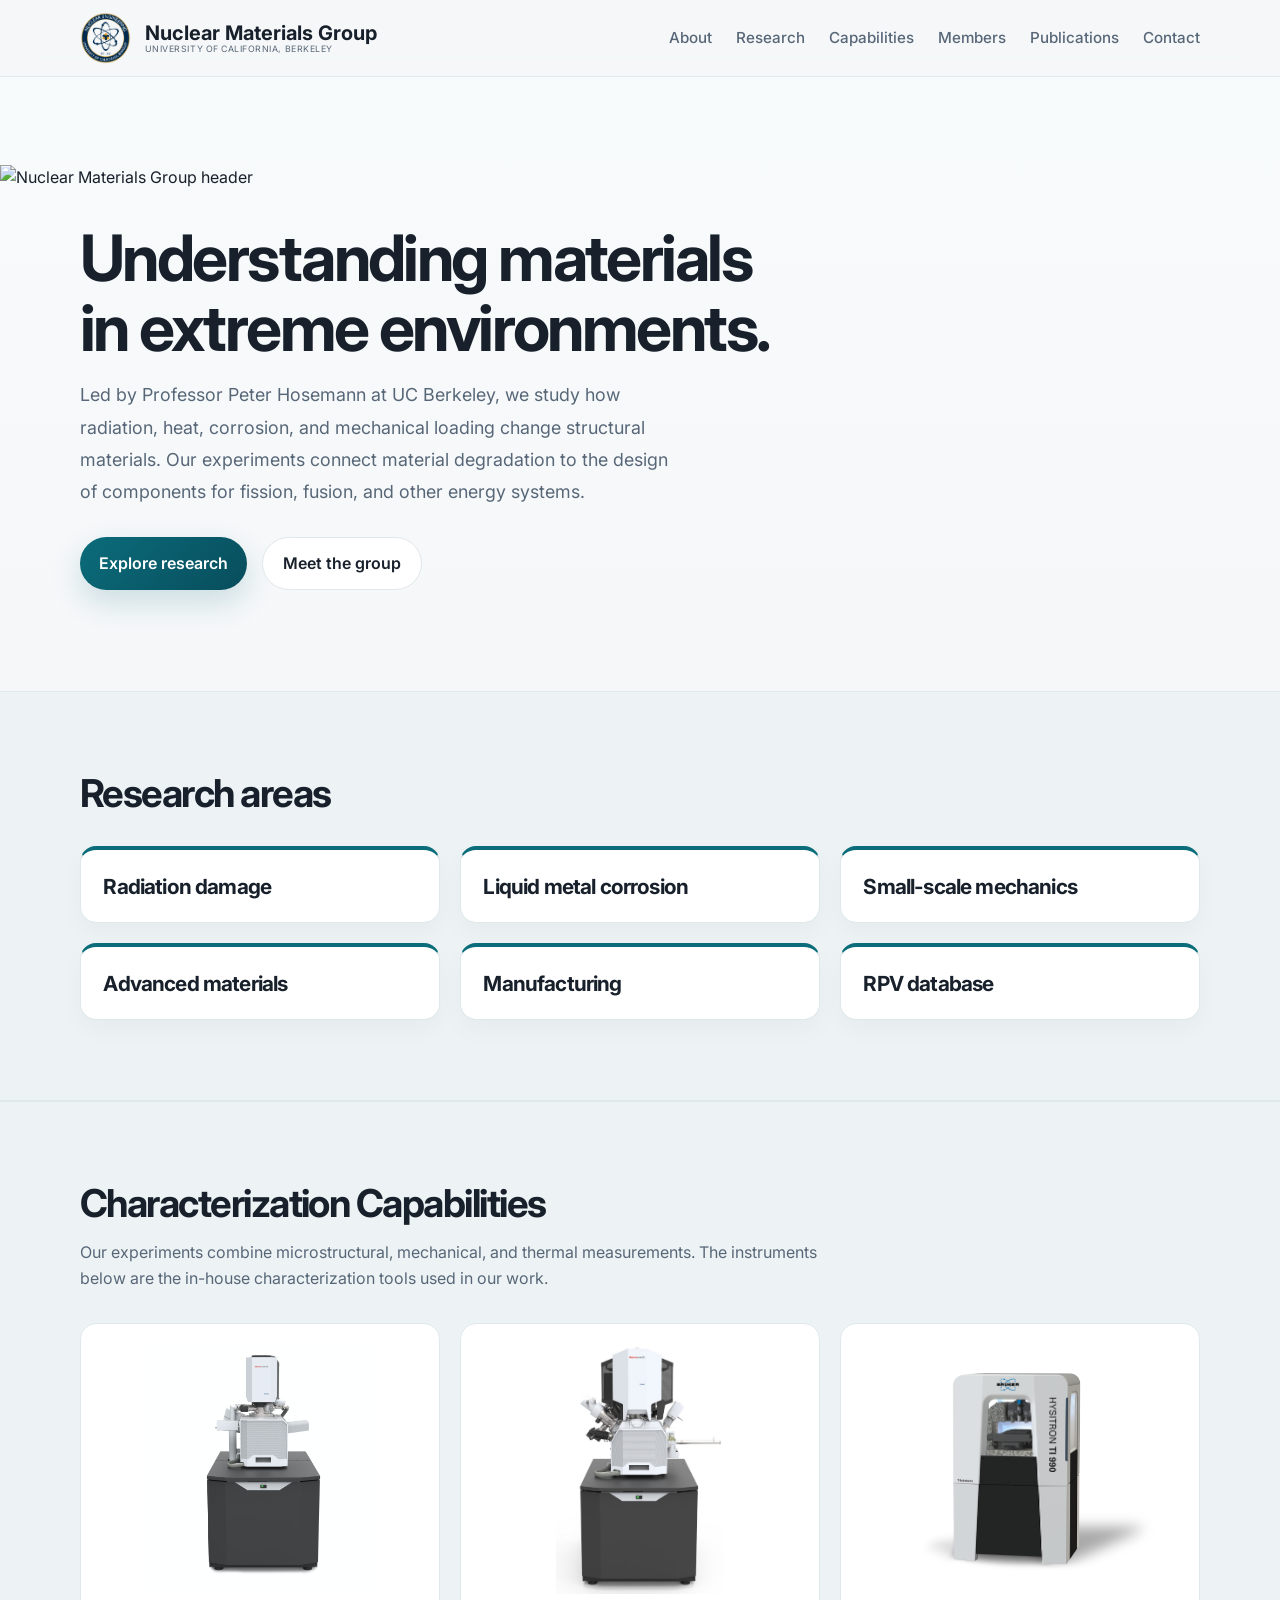
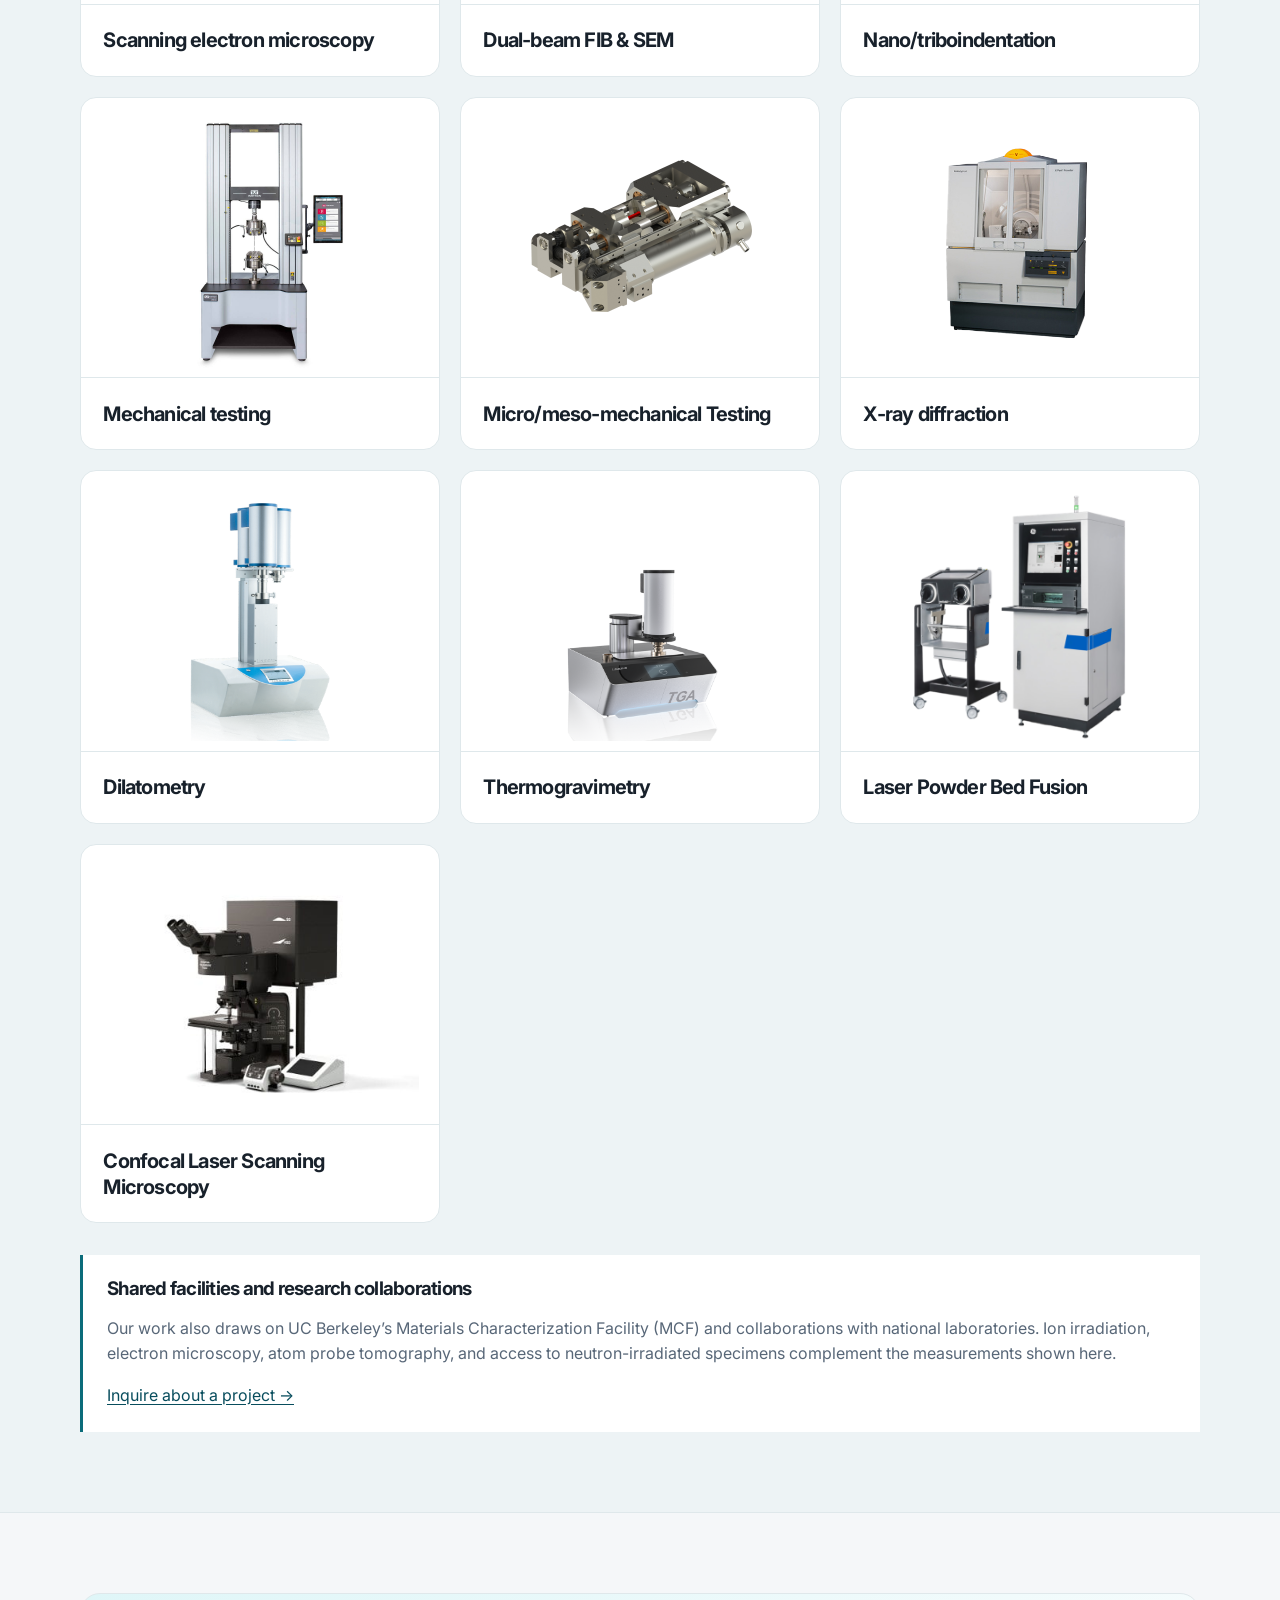
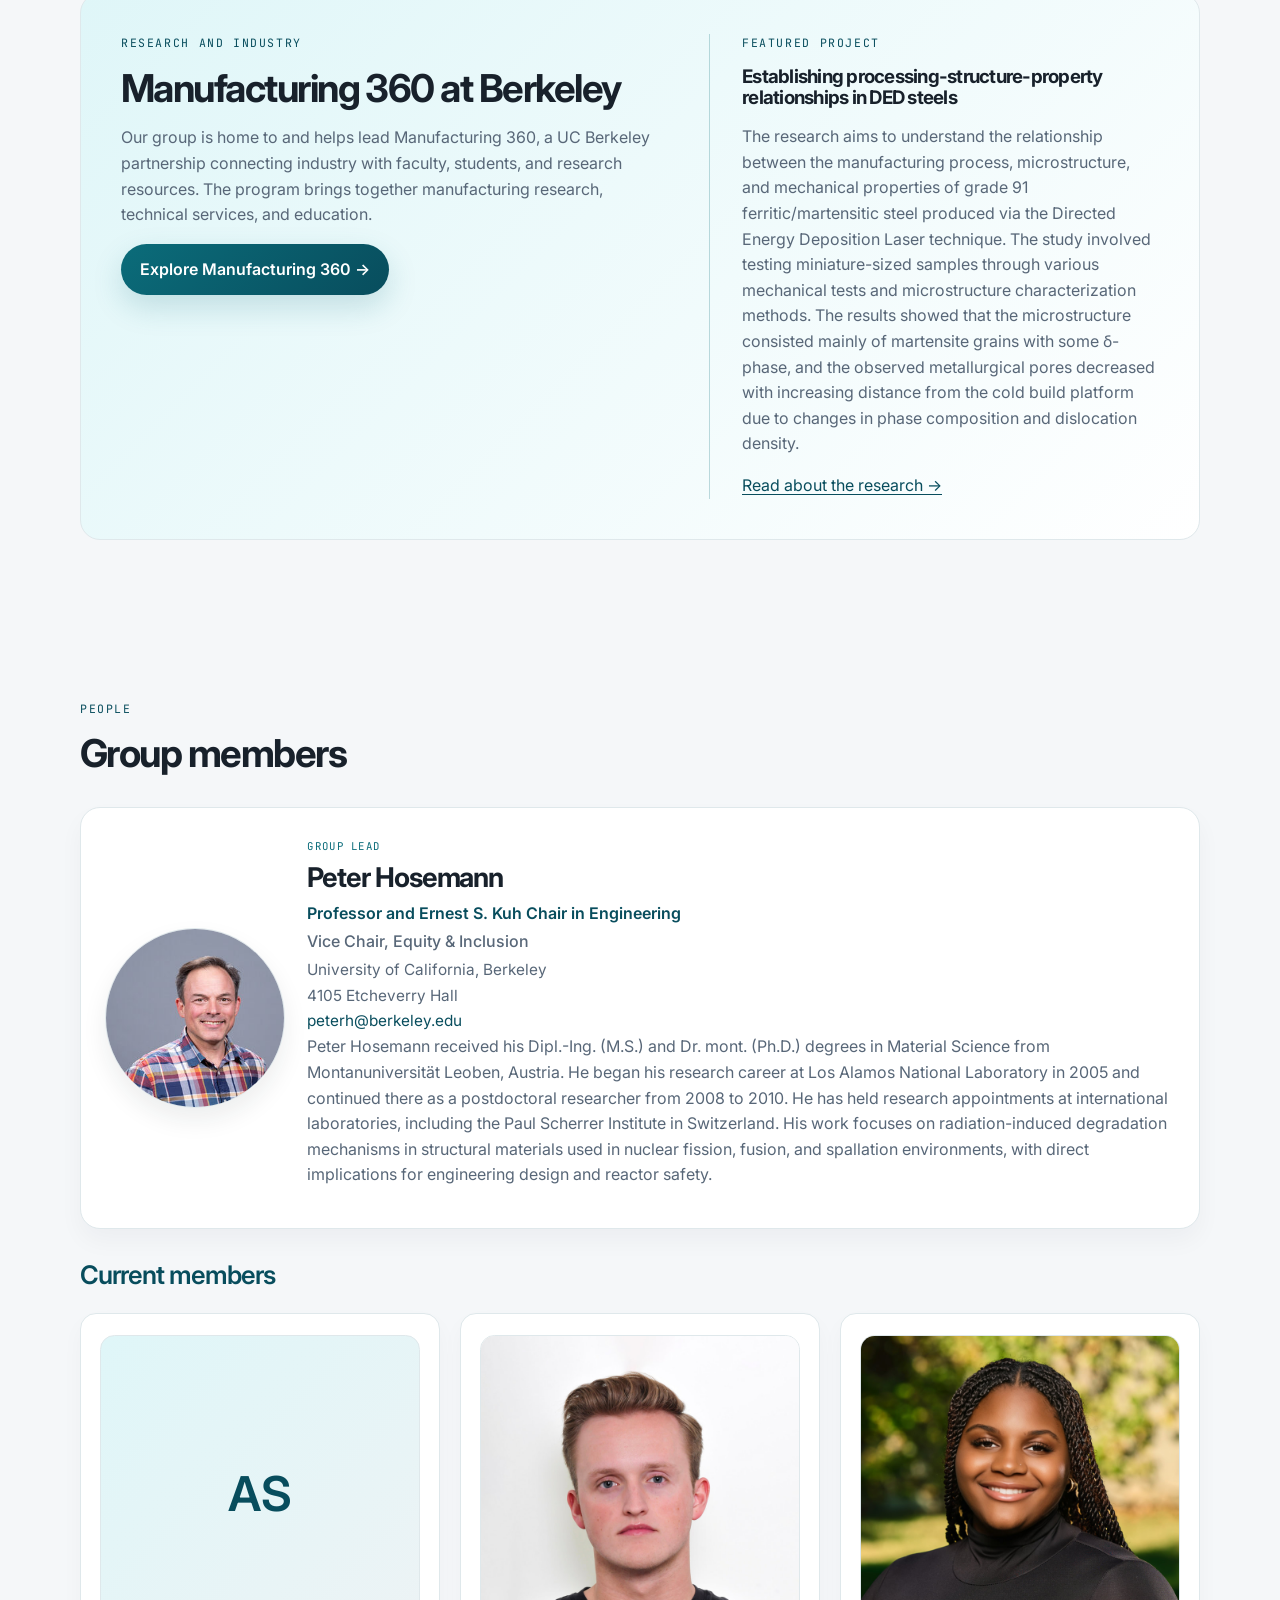
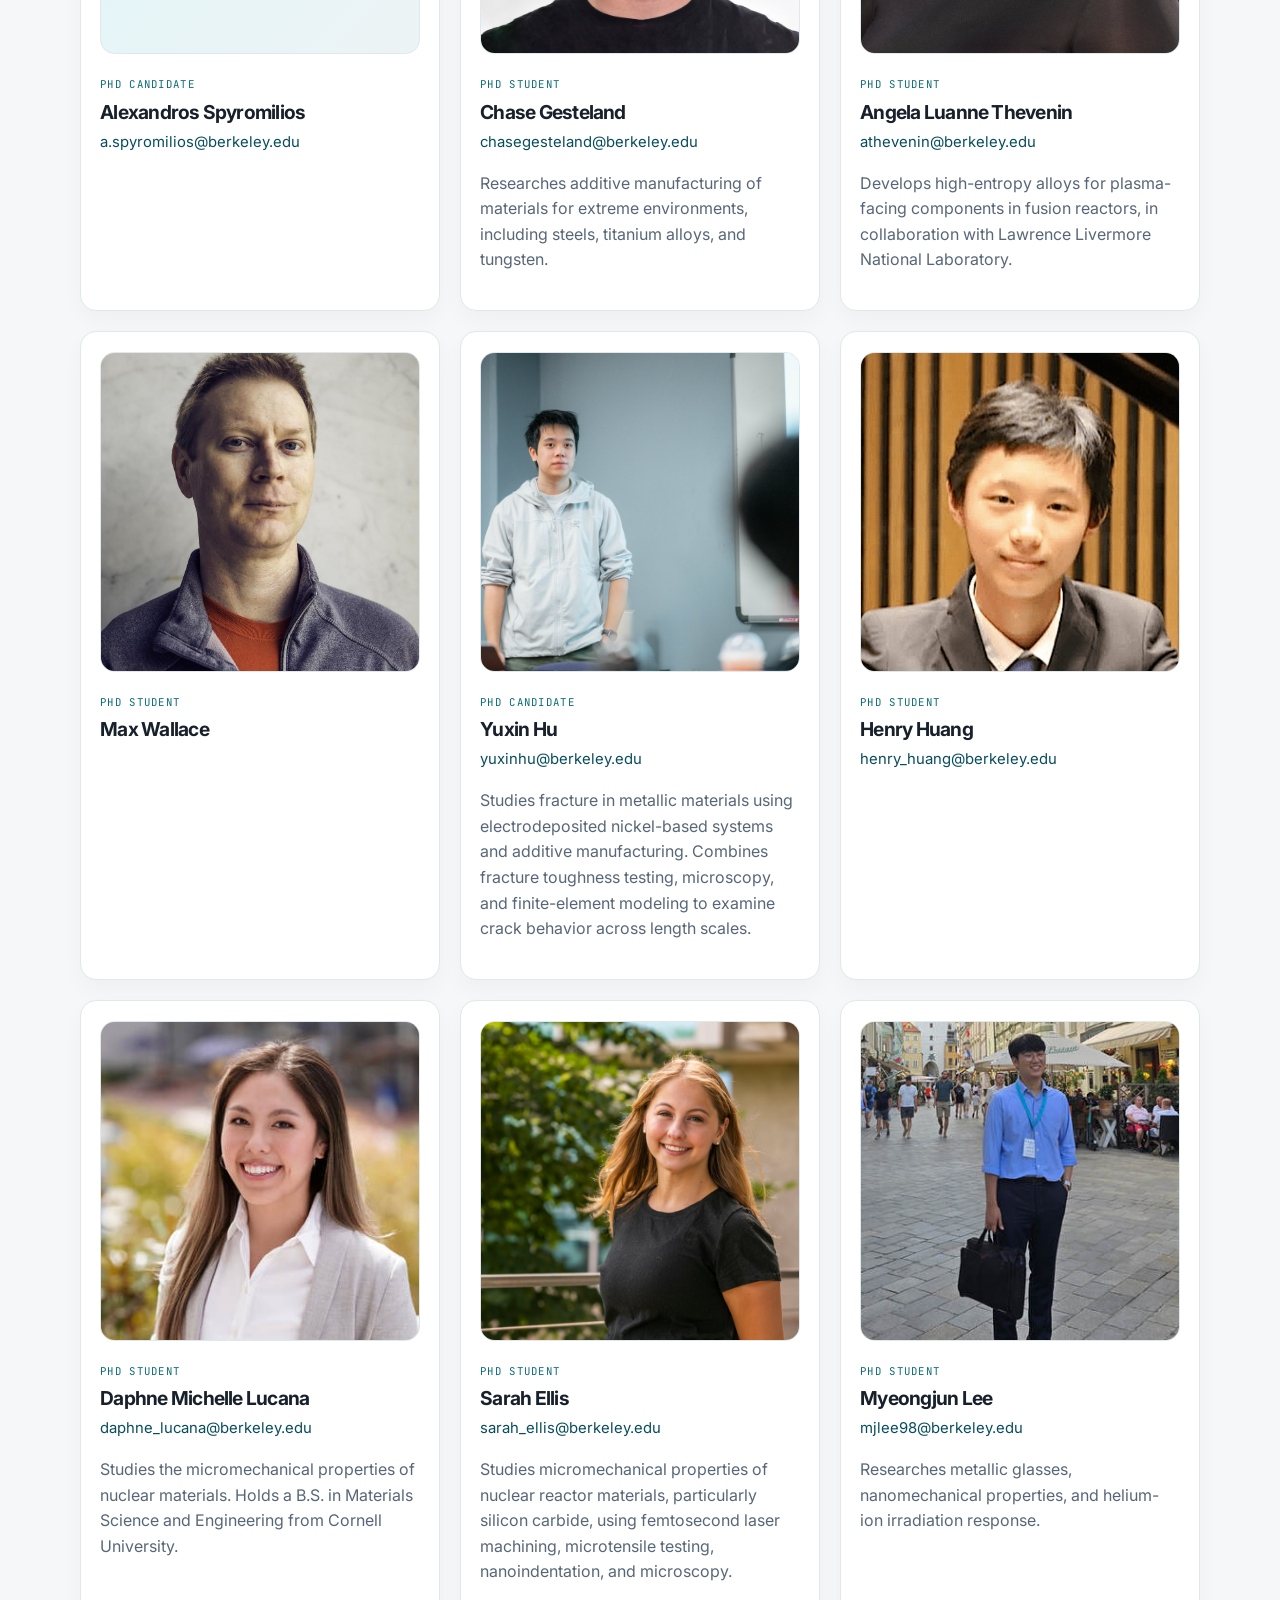
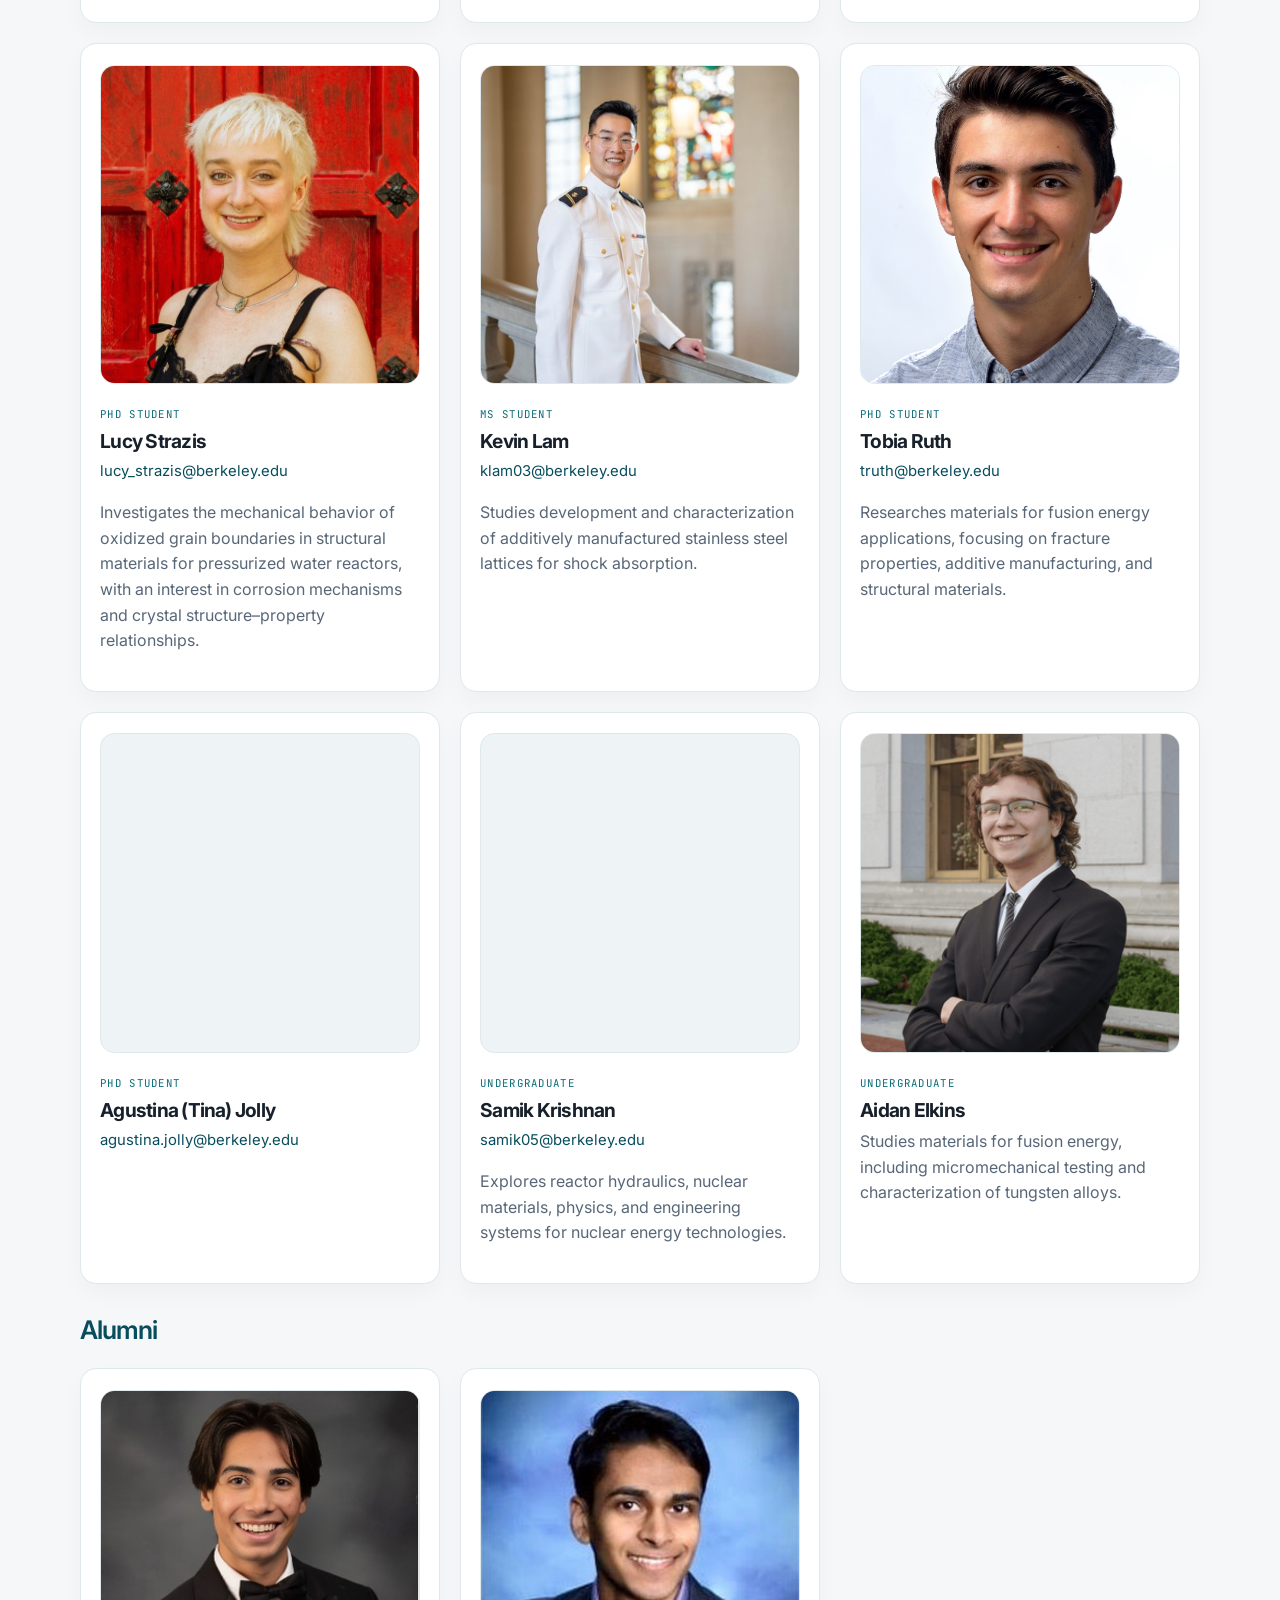
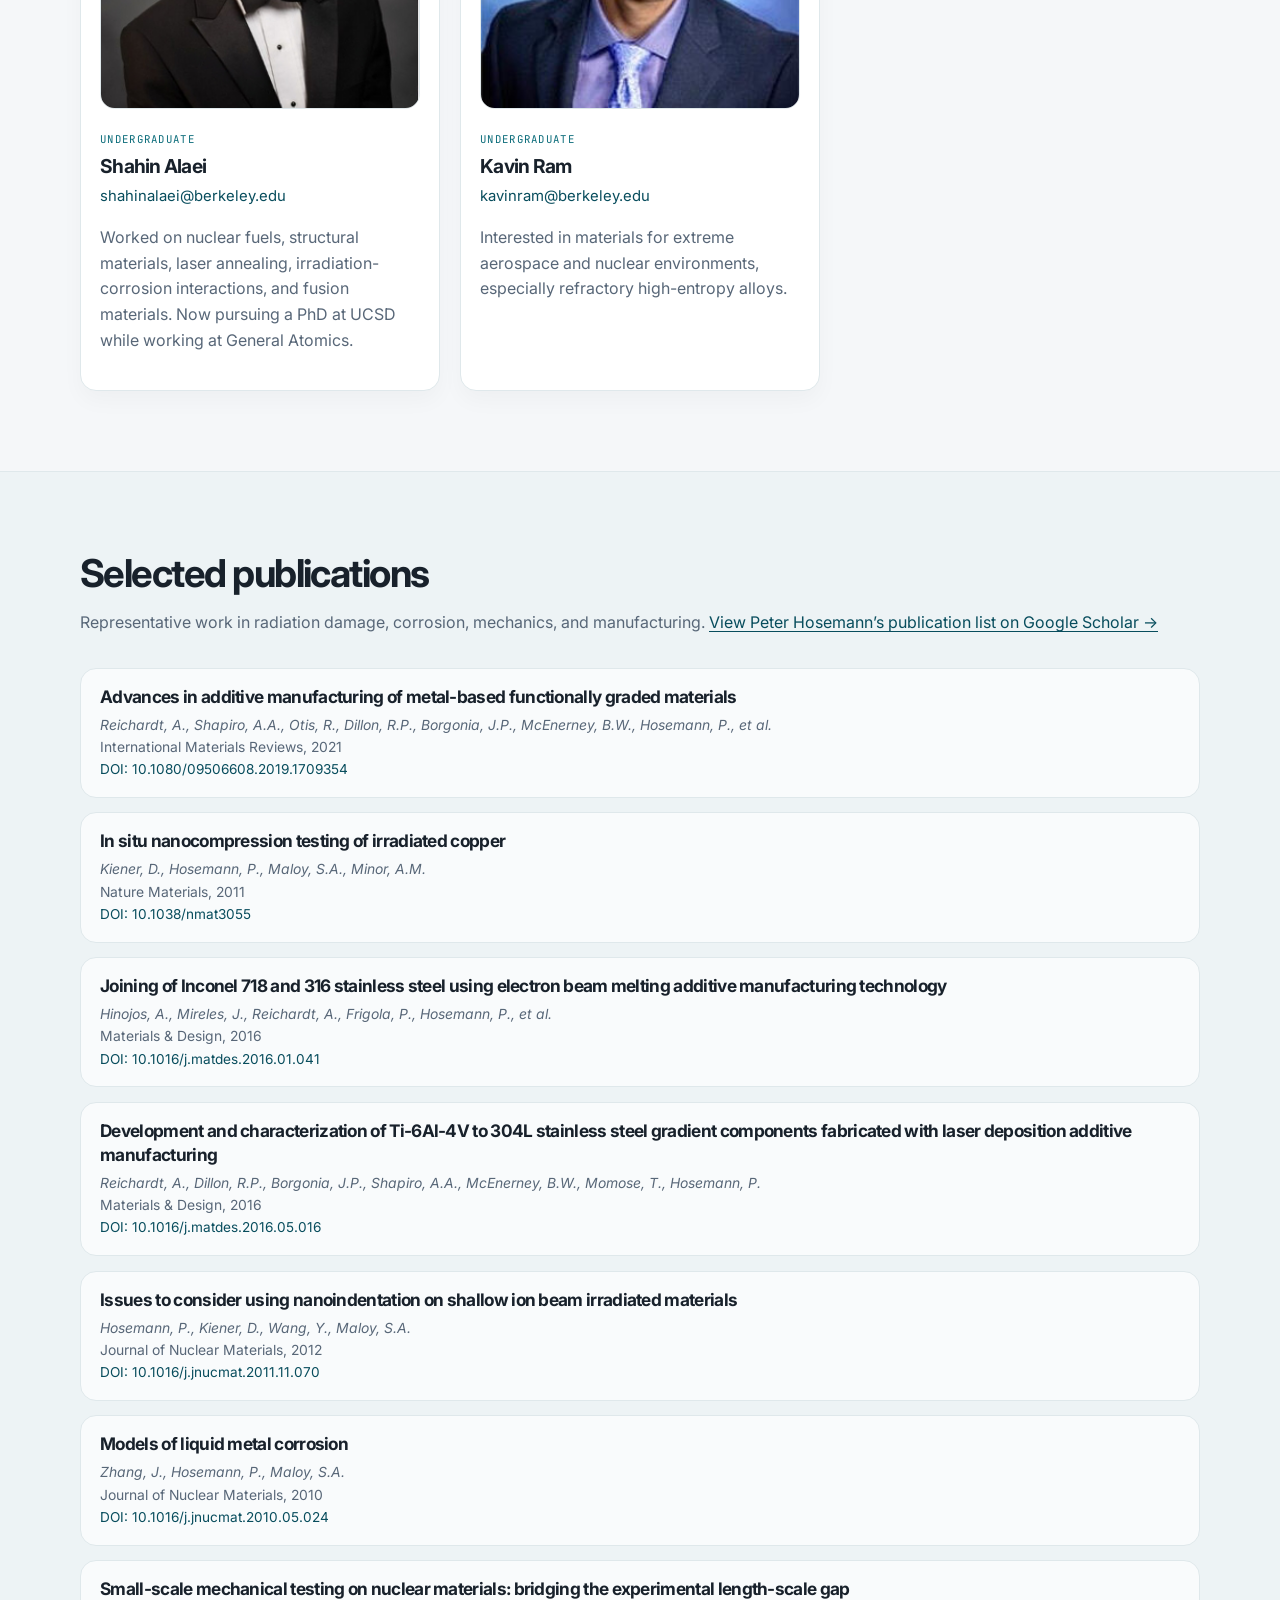
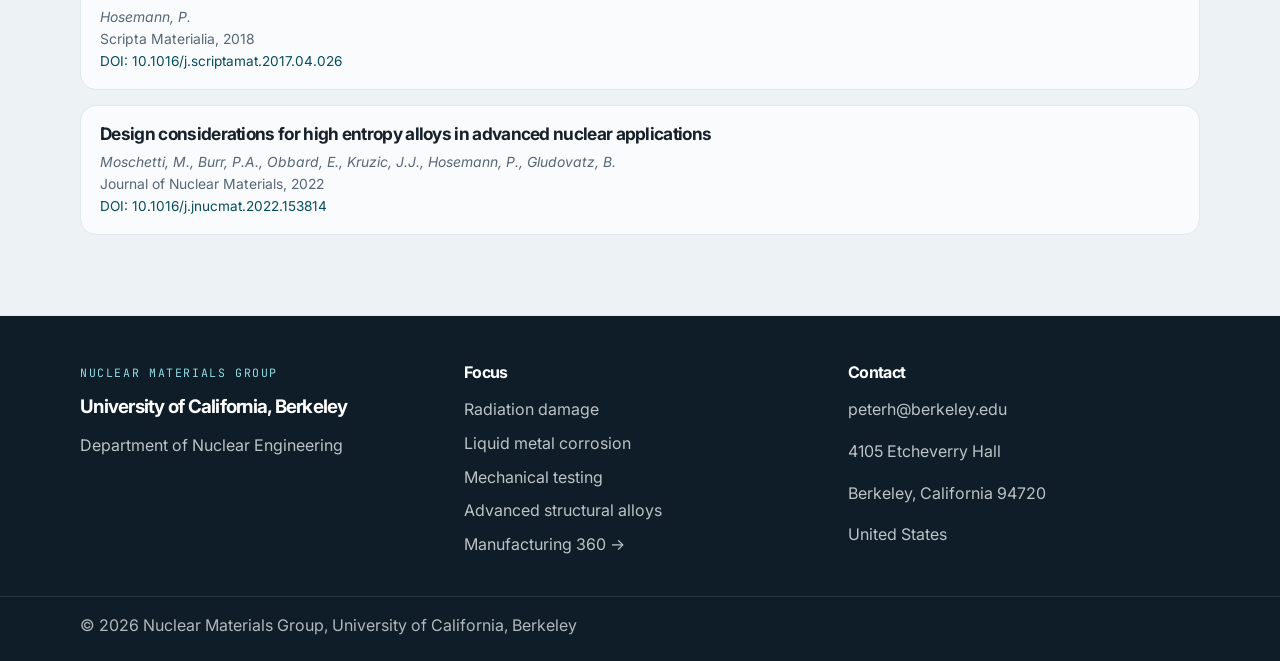
==== commit 870655eb: "cleanup" ====
--- a/index.html
+++ b/index.html
@@ -57,18 +57,7 @@
           </div>
         </div>
       </section>
-      <section id="about" class="section">
-        <div class="container narrow">
-          <h2>About the group</h2>
-          <p>
-            Based in UC Berkeley’s Department of Nuclear Engineering, we combine irradiation experiments, microscopy, and mechanical testing to investigate the mechanisms that limit material performance. We develop methods to measure properties in small volumes, including the shallow layers affected by ion irradiation.
-          </p>
-          <p>
-            Our research covers radiation damage, liquid metal corrosion, advanced alloys and composites, and additive manufacturing. These methods also support work on coatings, surface treatments, and materials for energy and manufacturing applications beyond nuclear systems.
-          </p>
-        </div>
-      </section>
-
+      
       <section id="research" class="section alt-bg">
         <div class="container">
           <div class="section-heading">
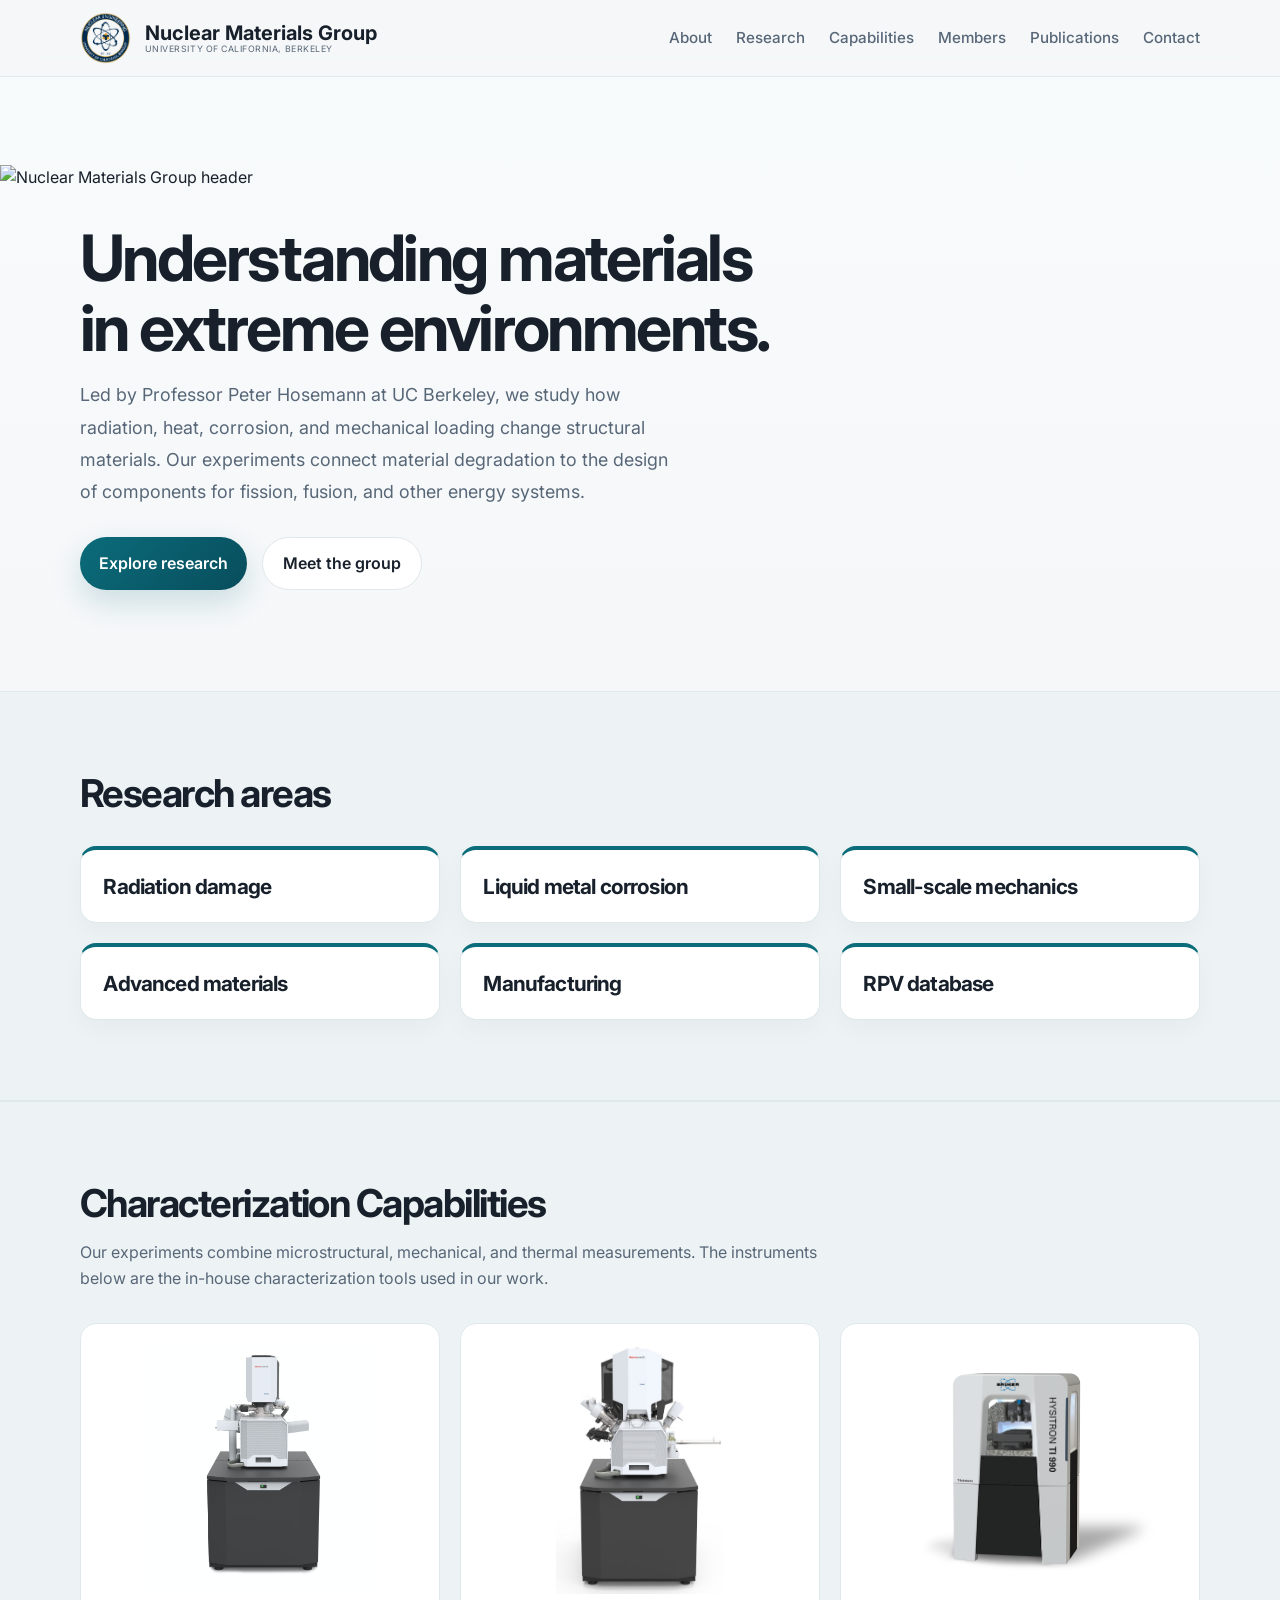
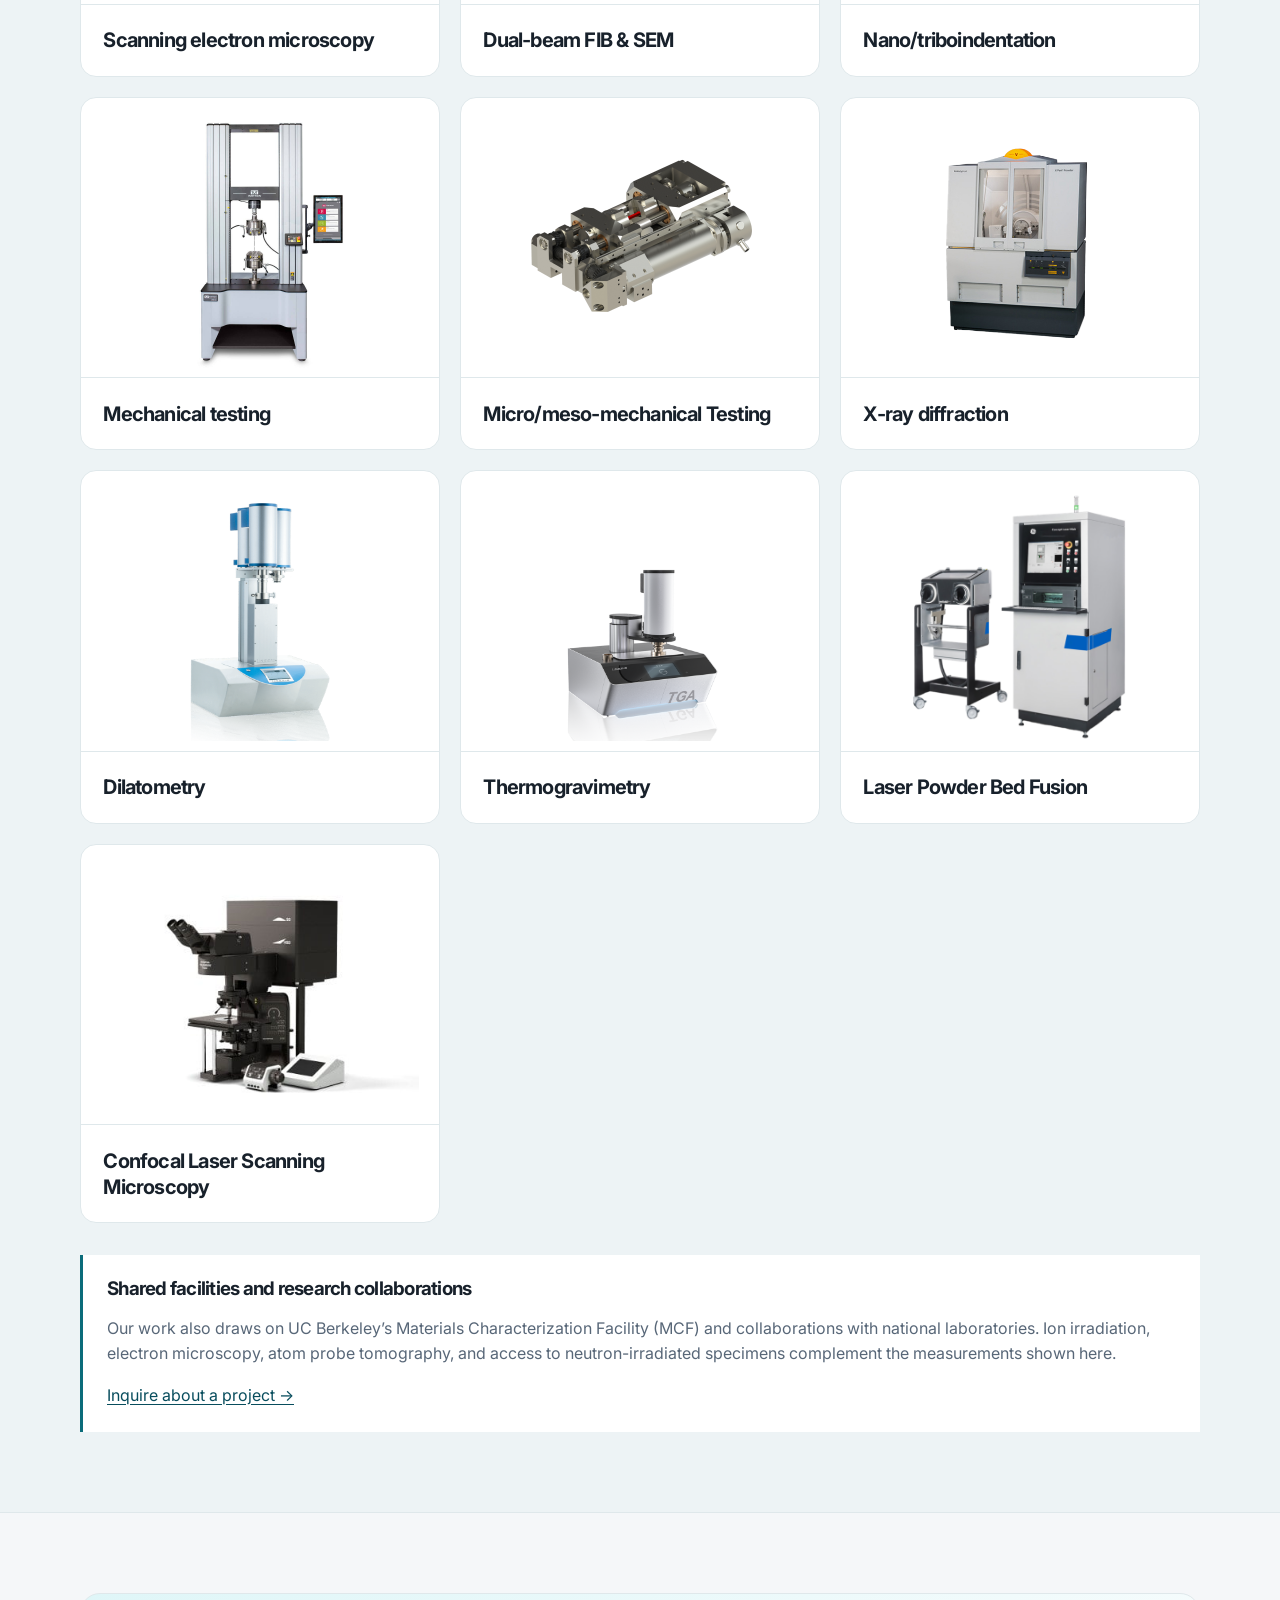
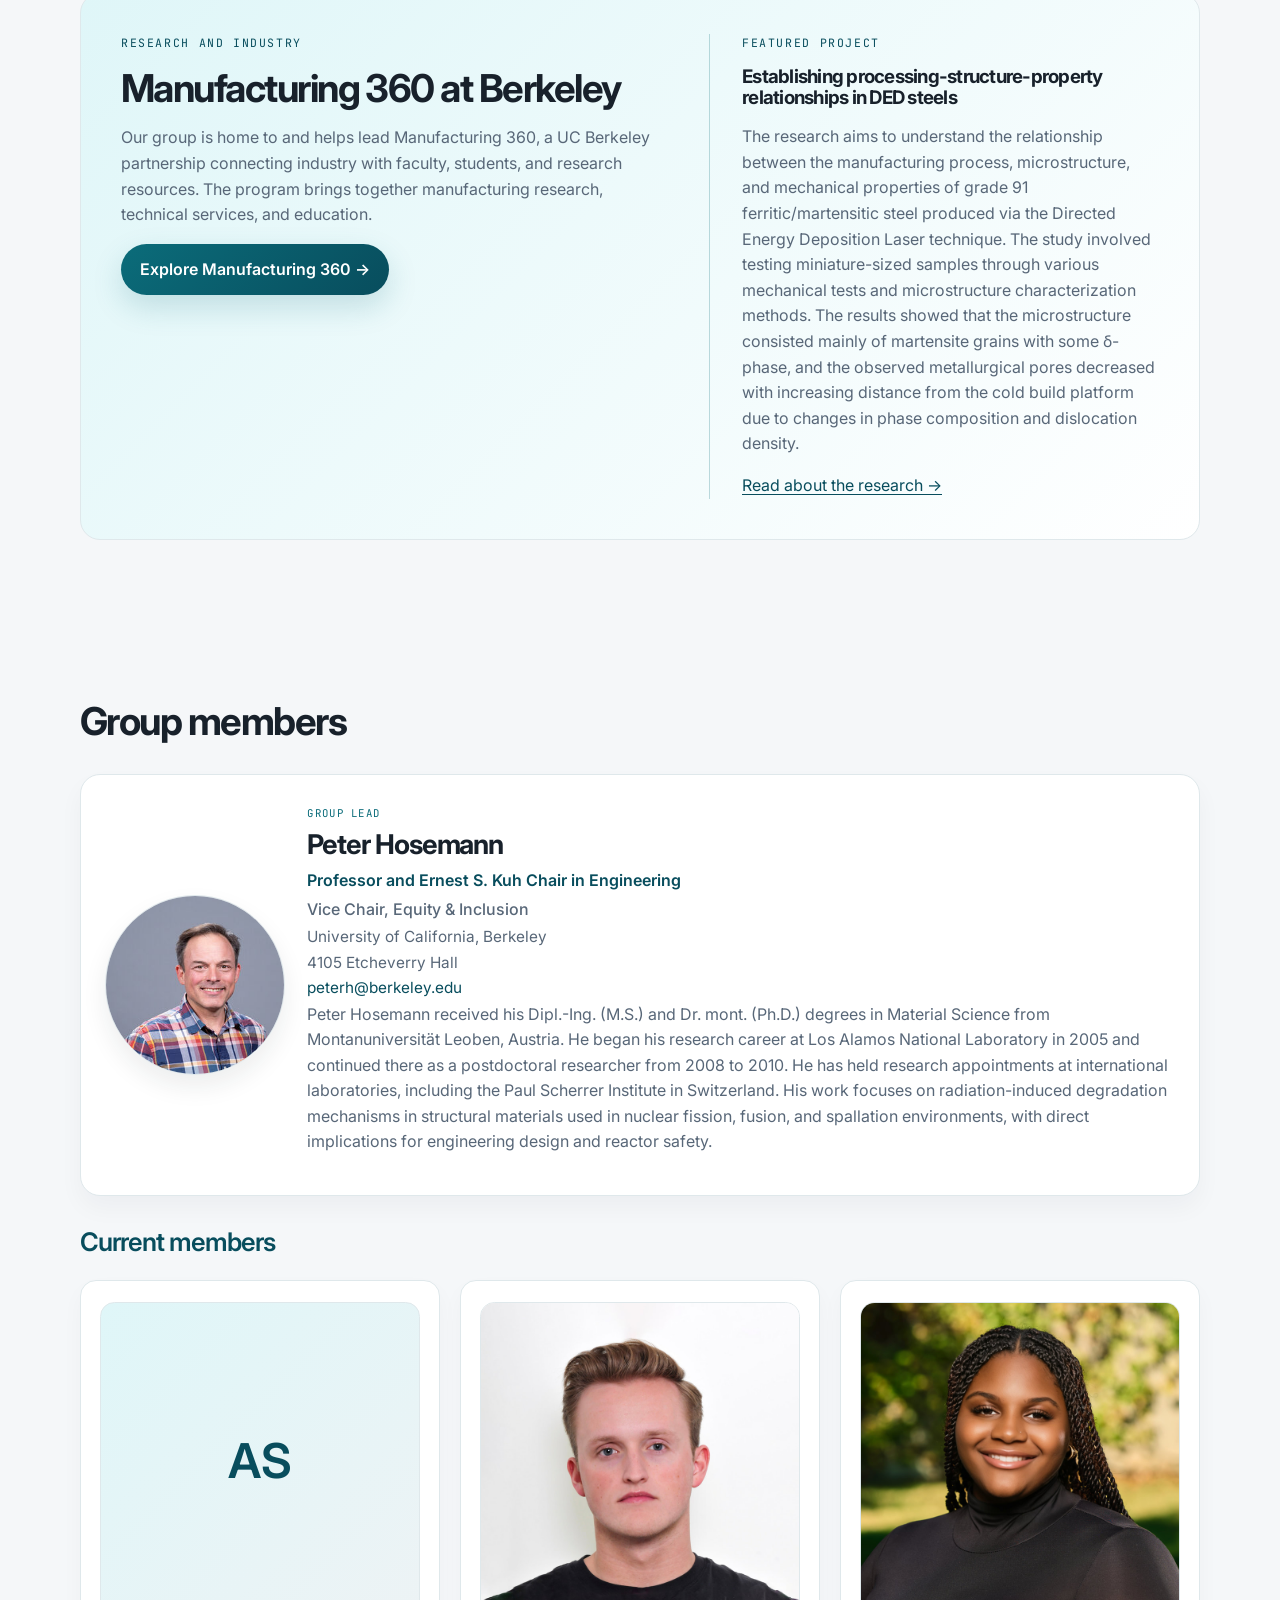
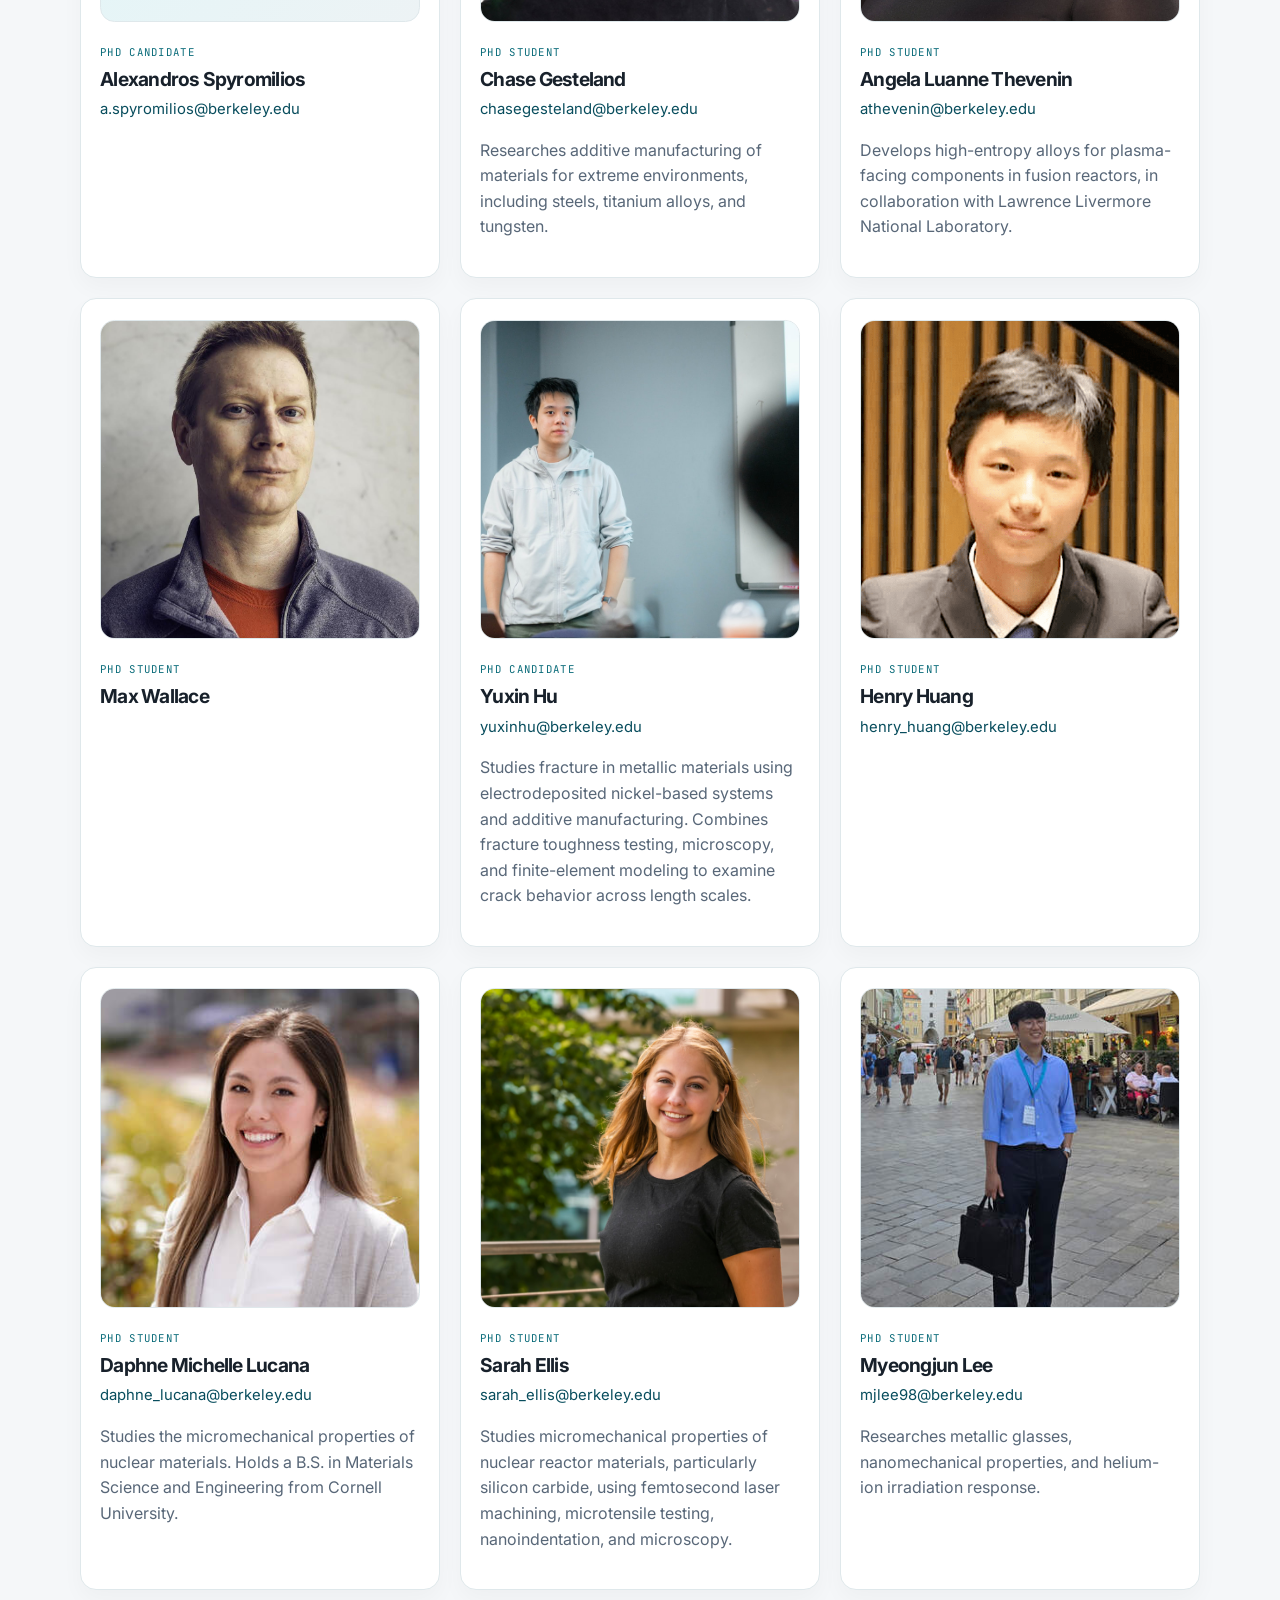
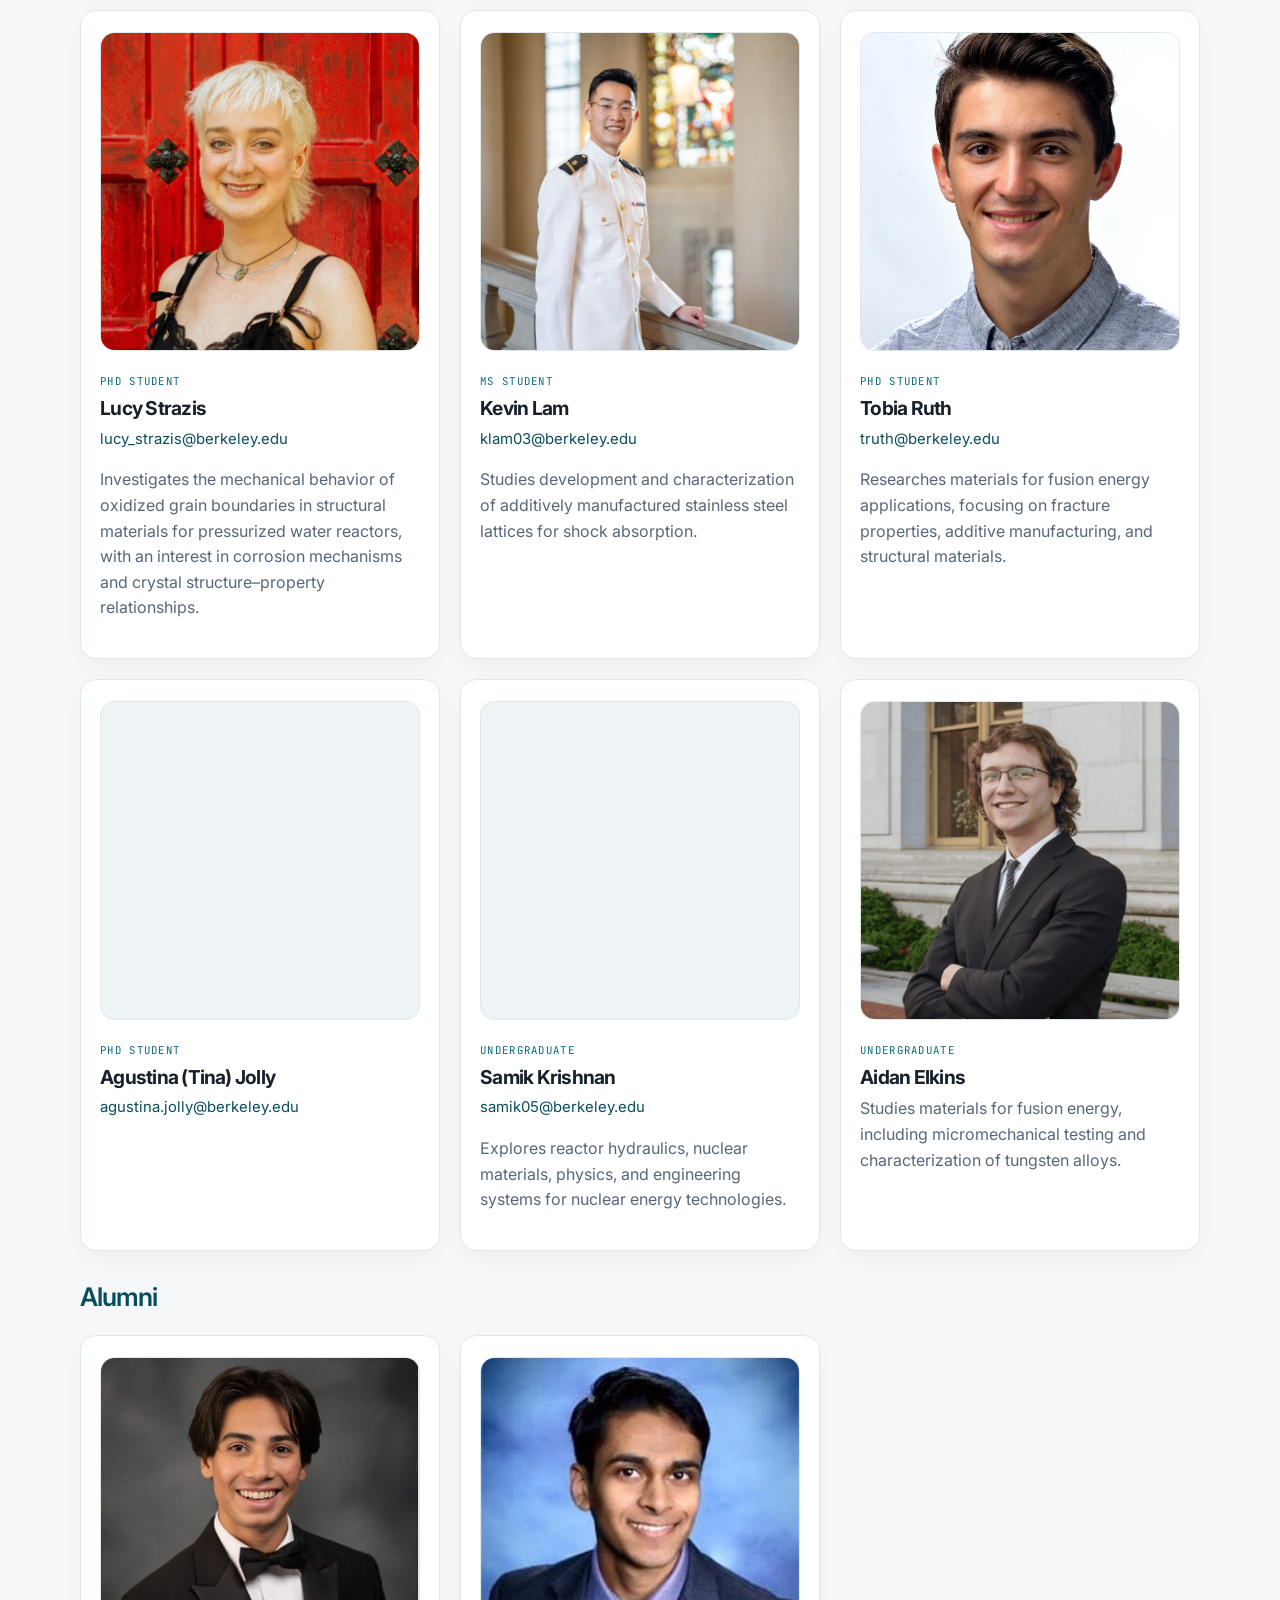
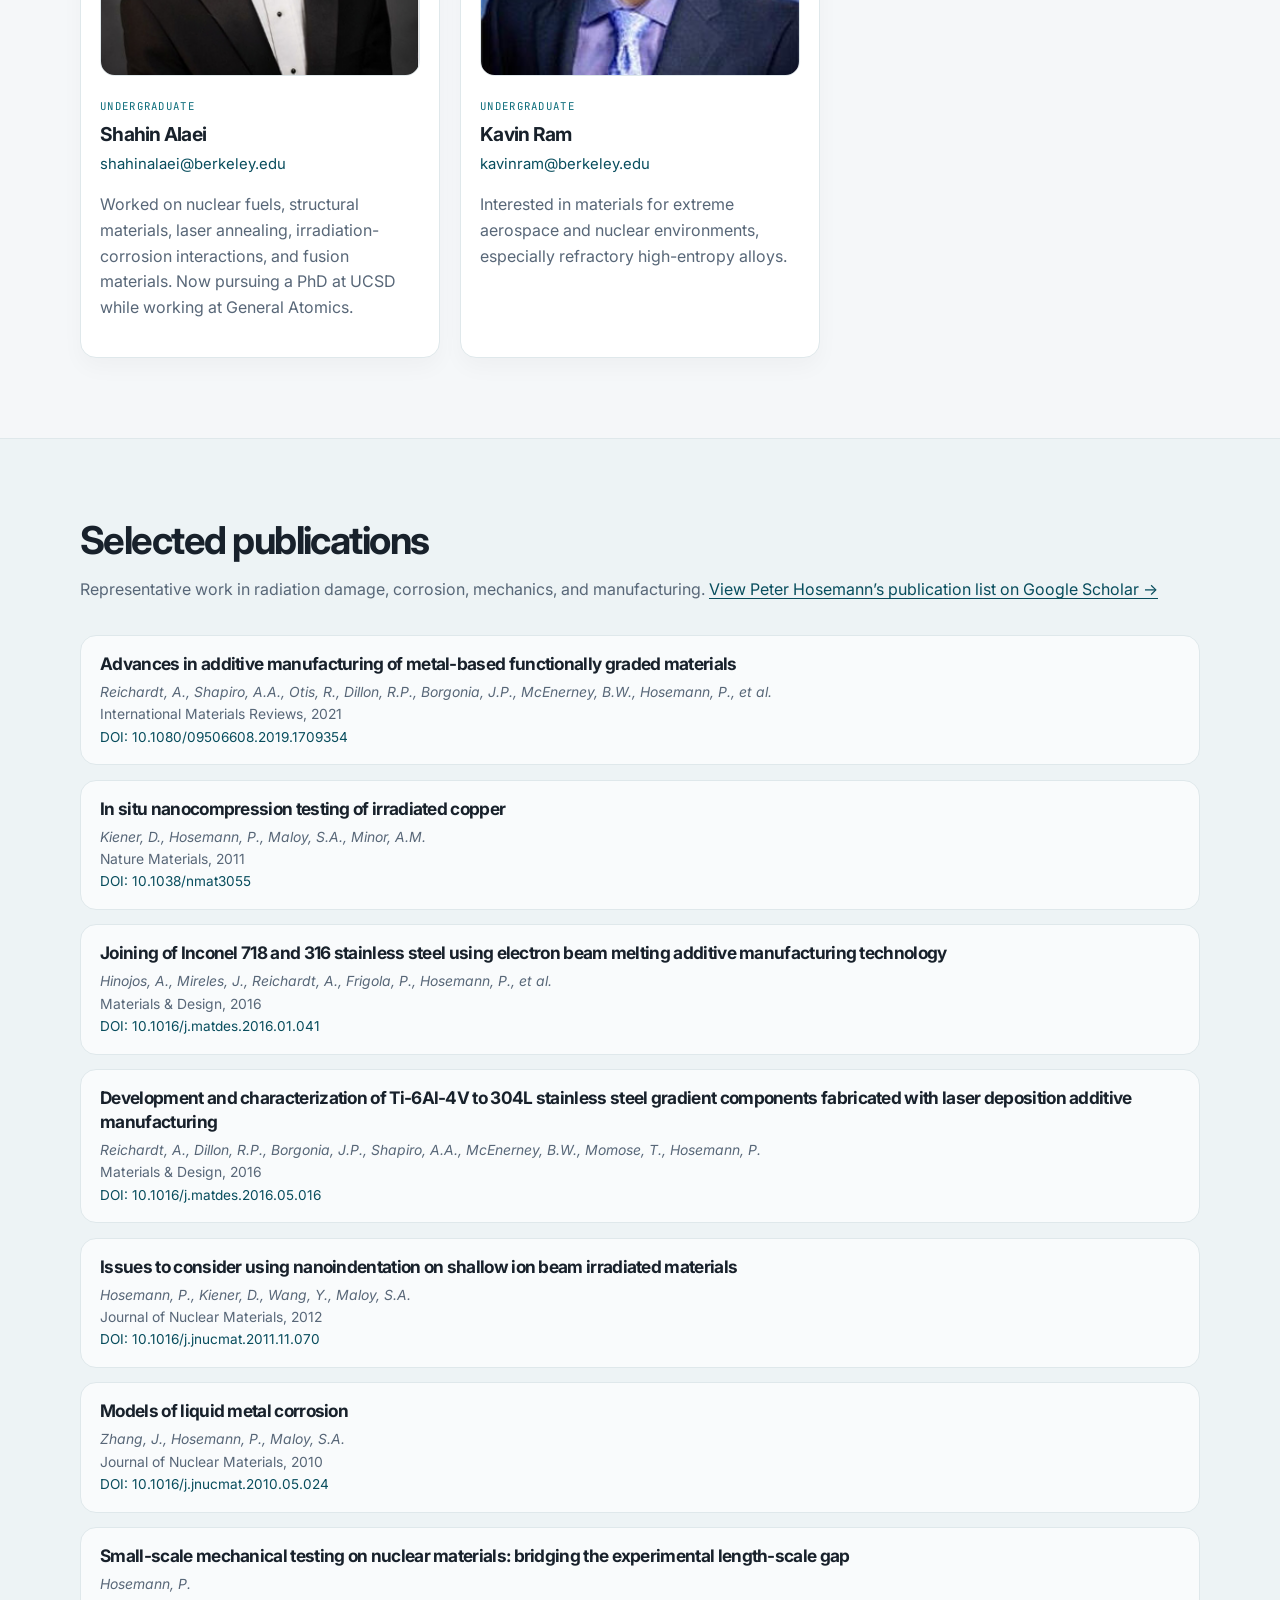
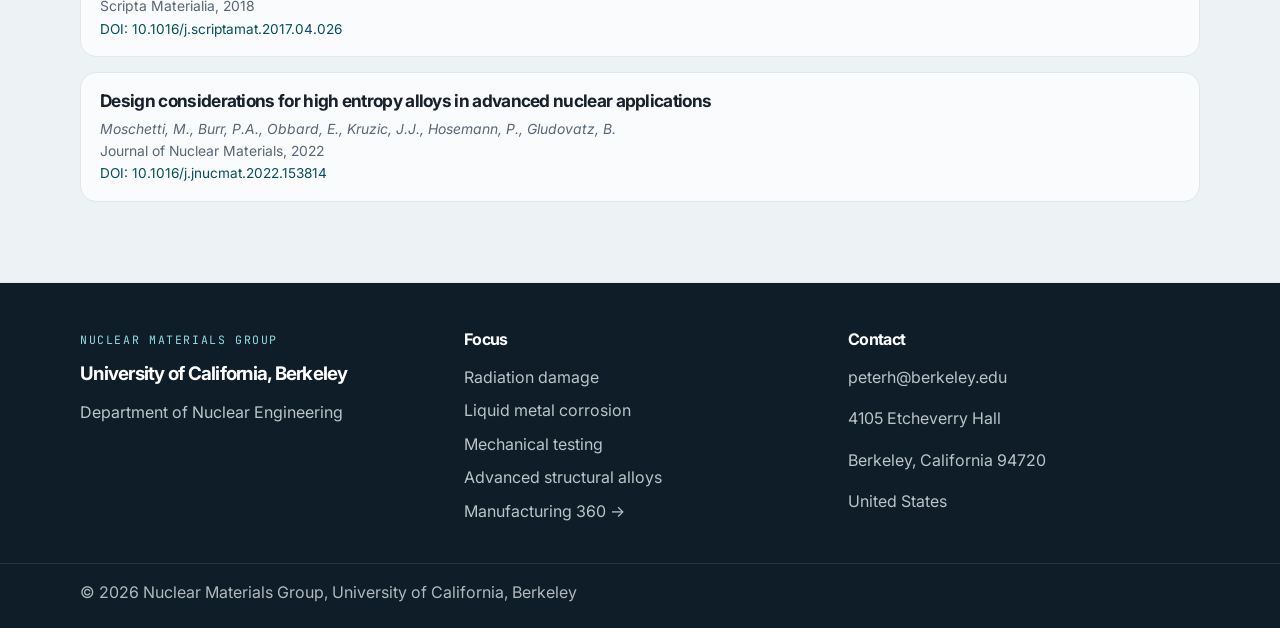
==== commit 04545c58: "clean" ====
--- a/index.html
+++ b/index.html
@@ -57,7 +57,7 @@
           </div>
         </div>
       </section>
-      
+
       <section id="research" class="section alt-bg">
         <div class="container">
           <div class="section-heading">
@@ -308,7 +308,6 @@
       <section id="members" class="section">
         <div class="container">
           <div class="section-heading">
-            <p class="eyebrow accent">People</p>
             <h2>Group members</h2>
           </div>
 
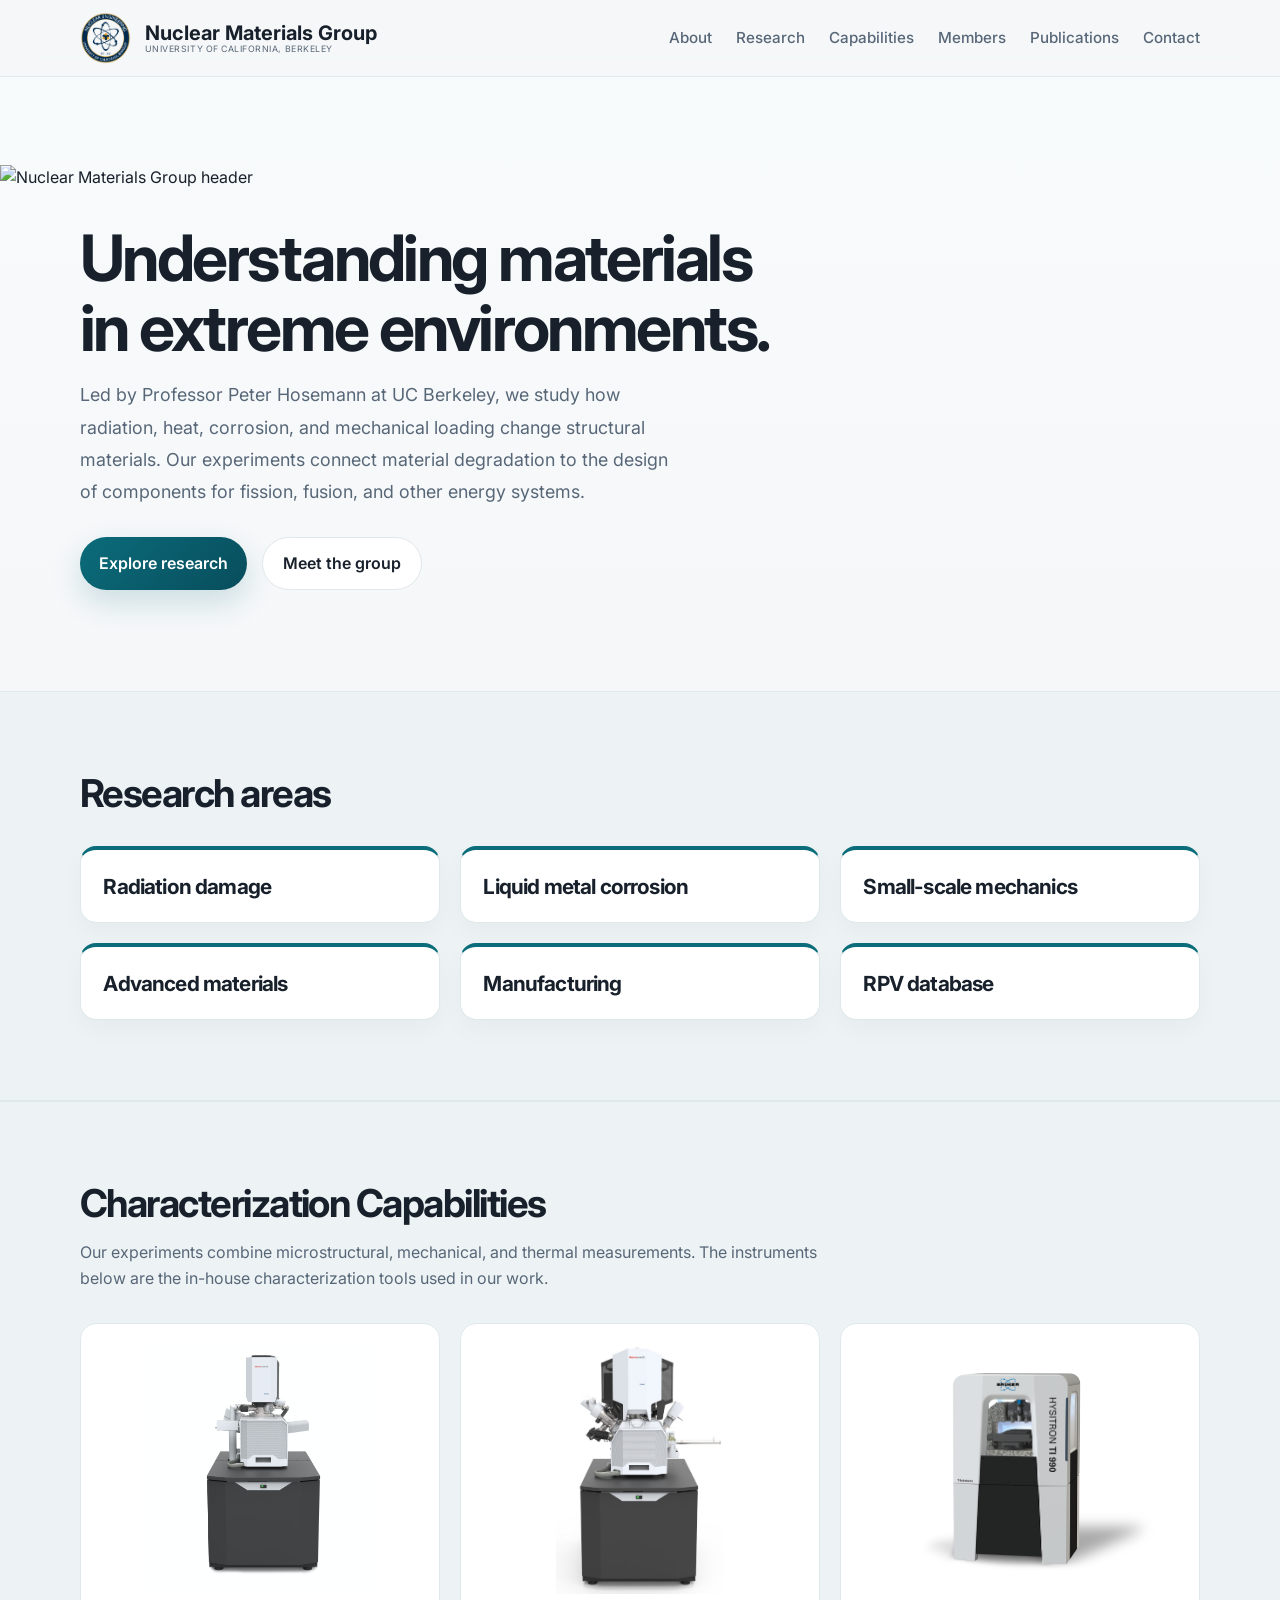
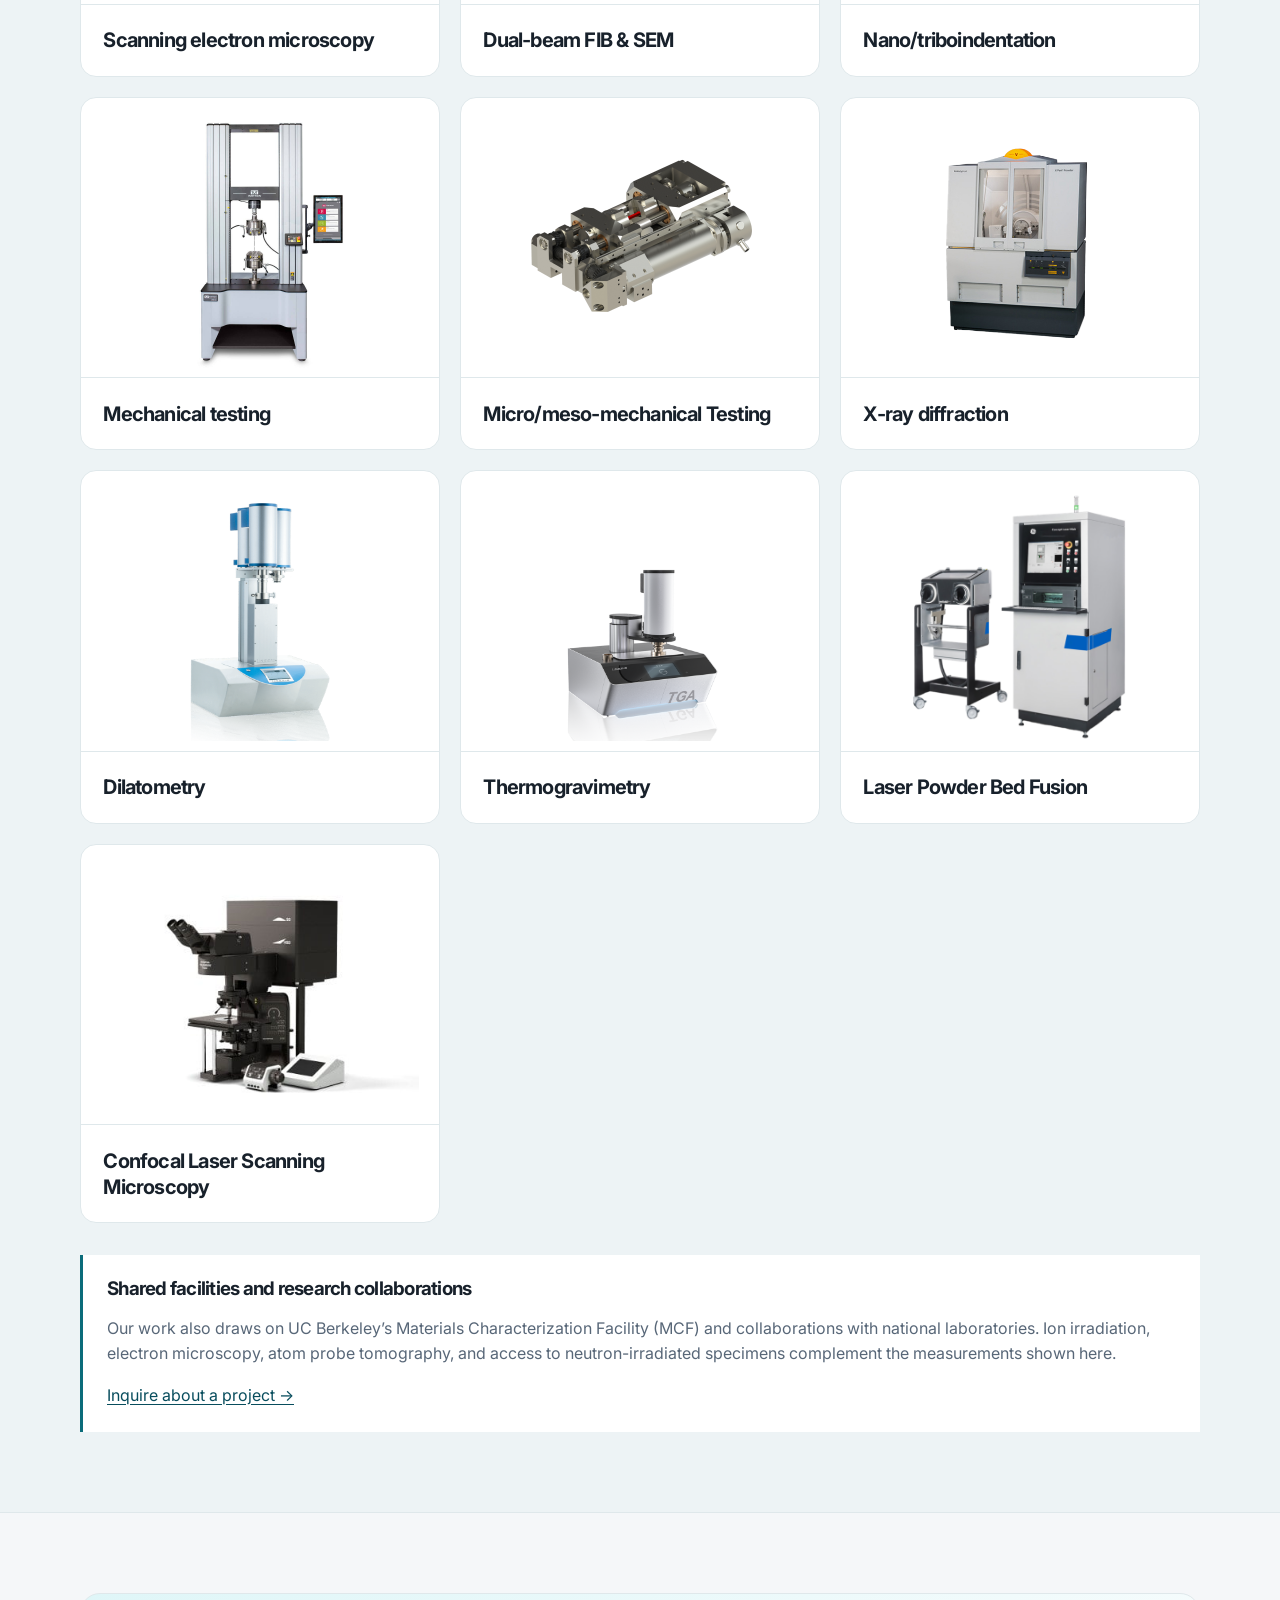
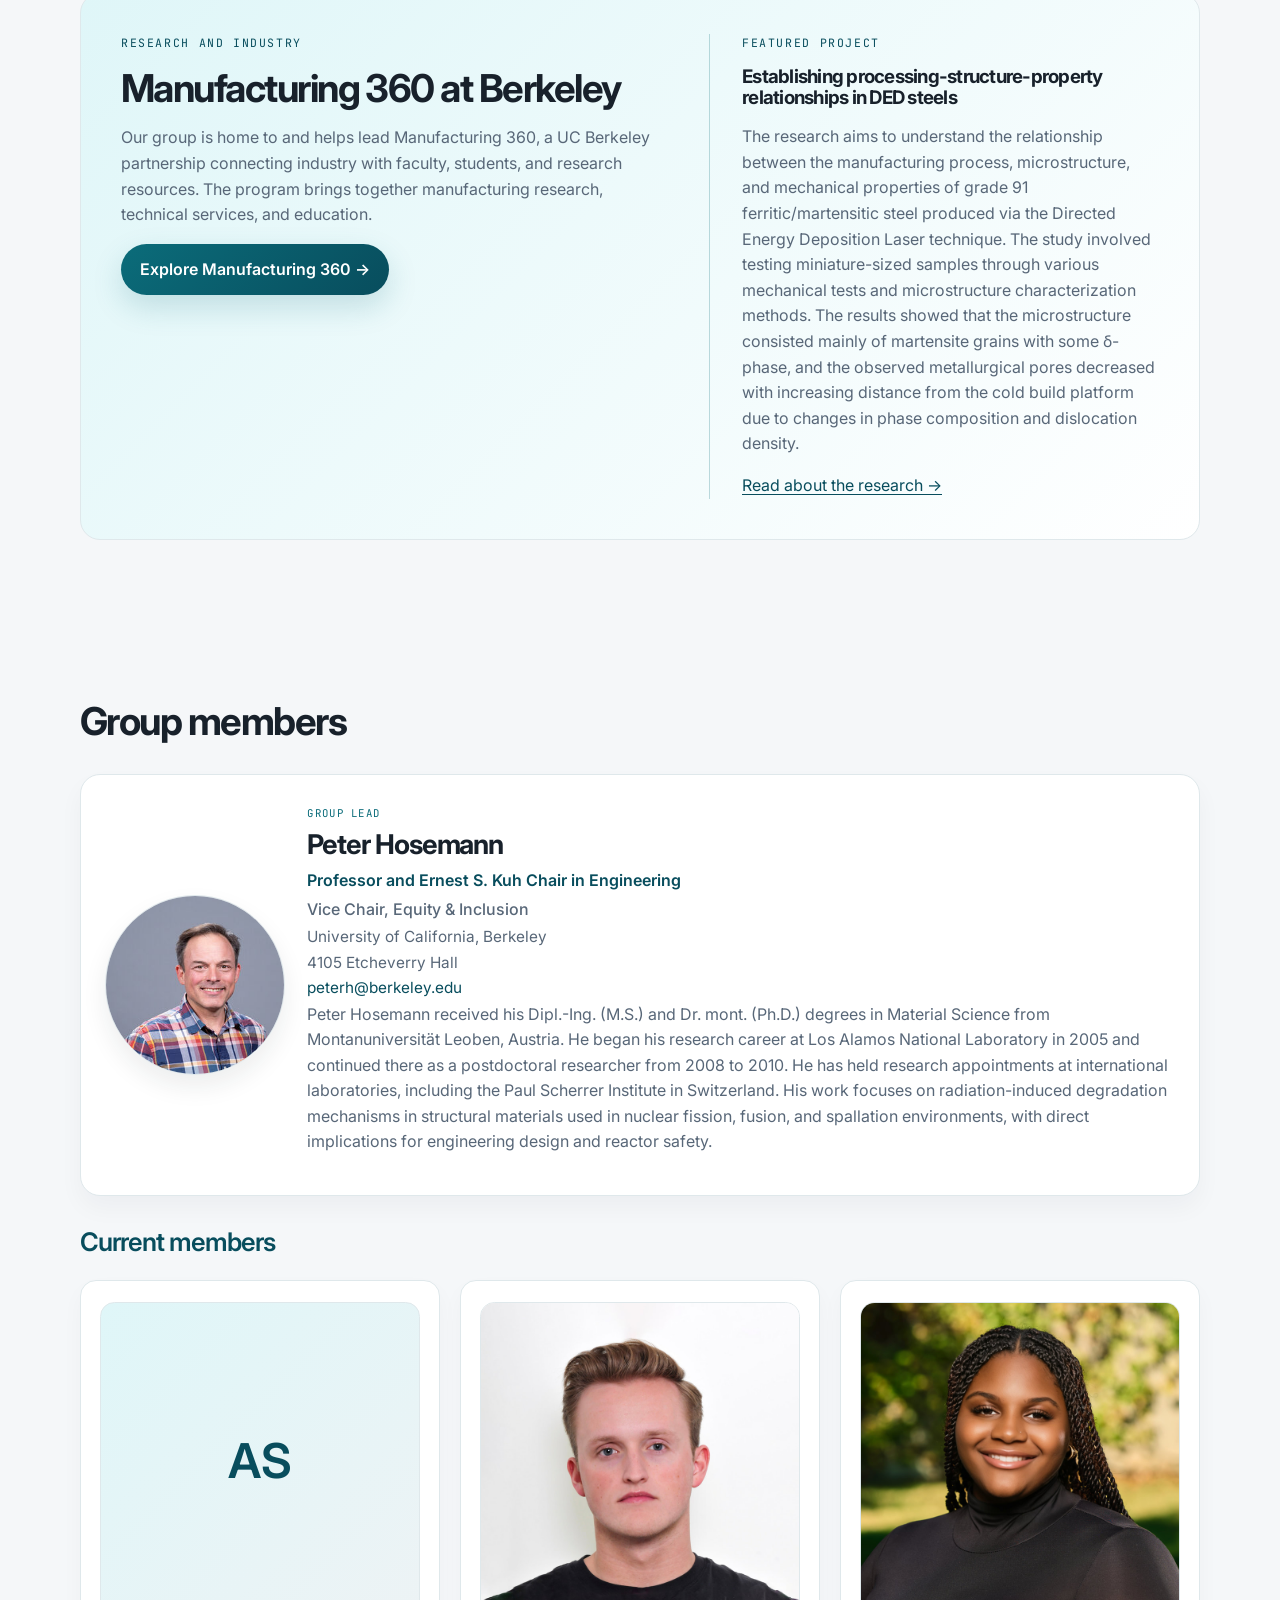
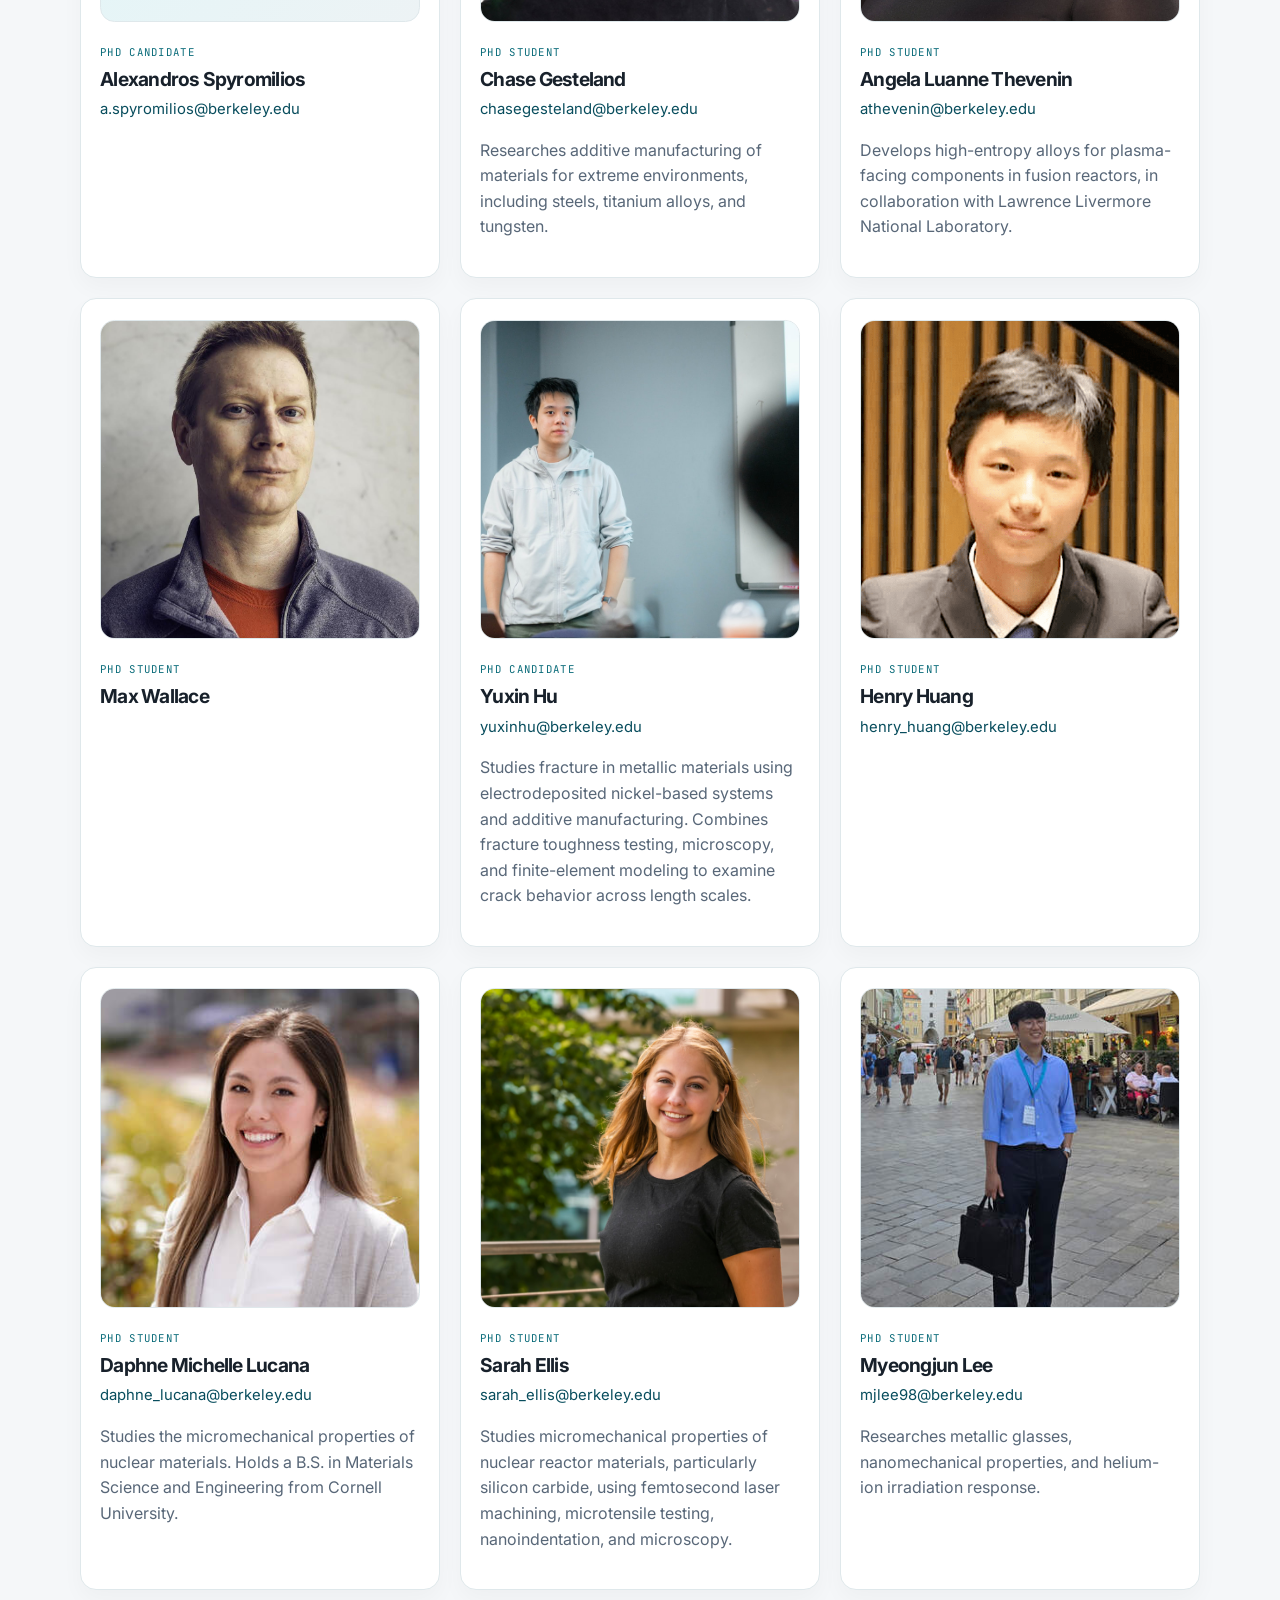
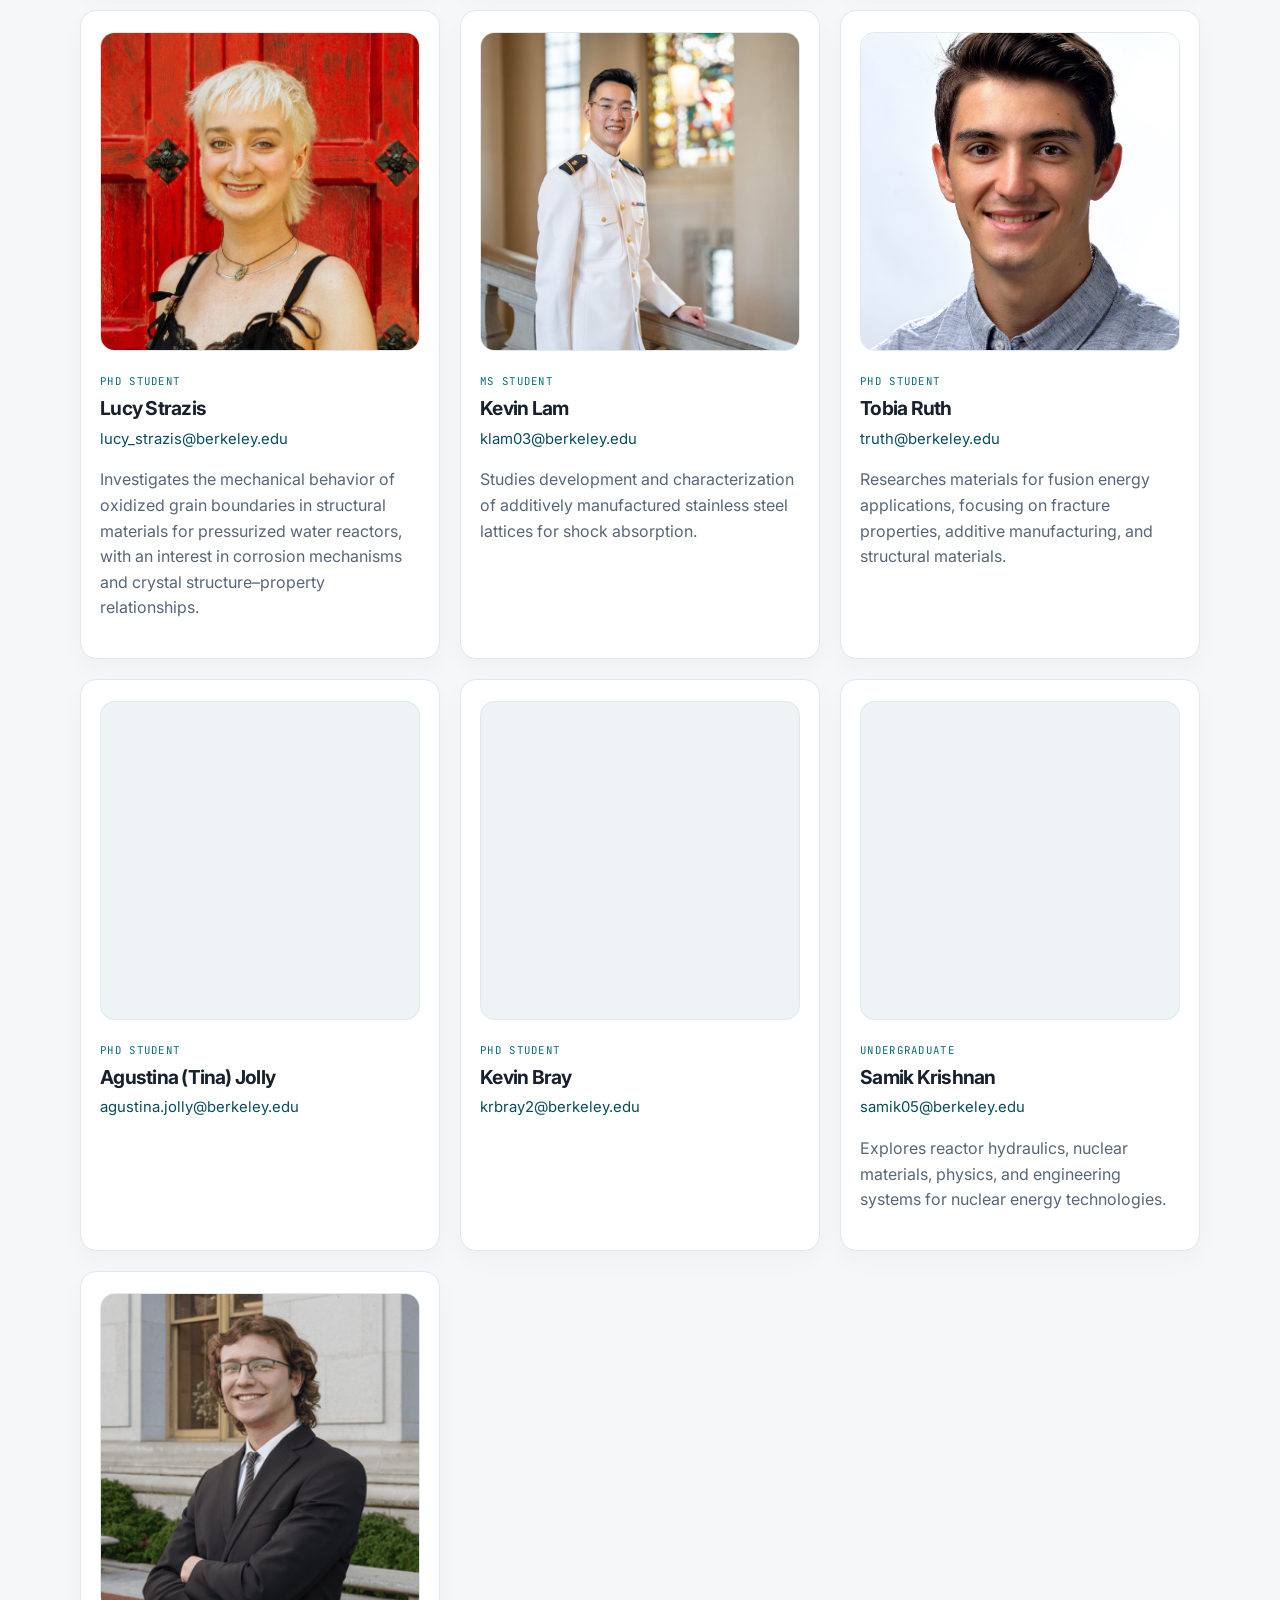
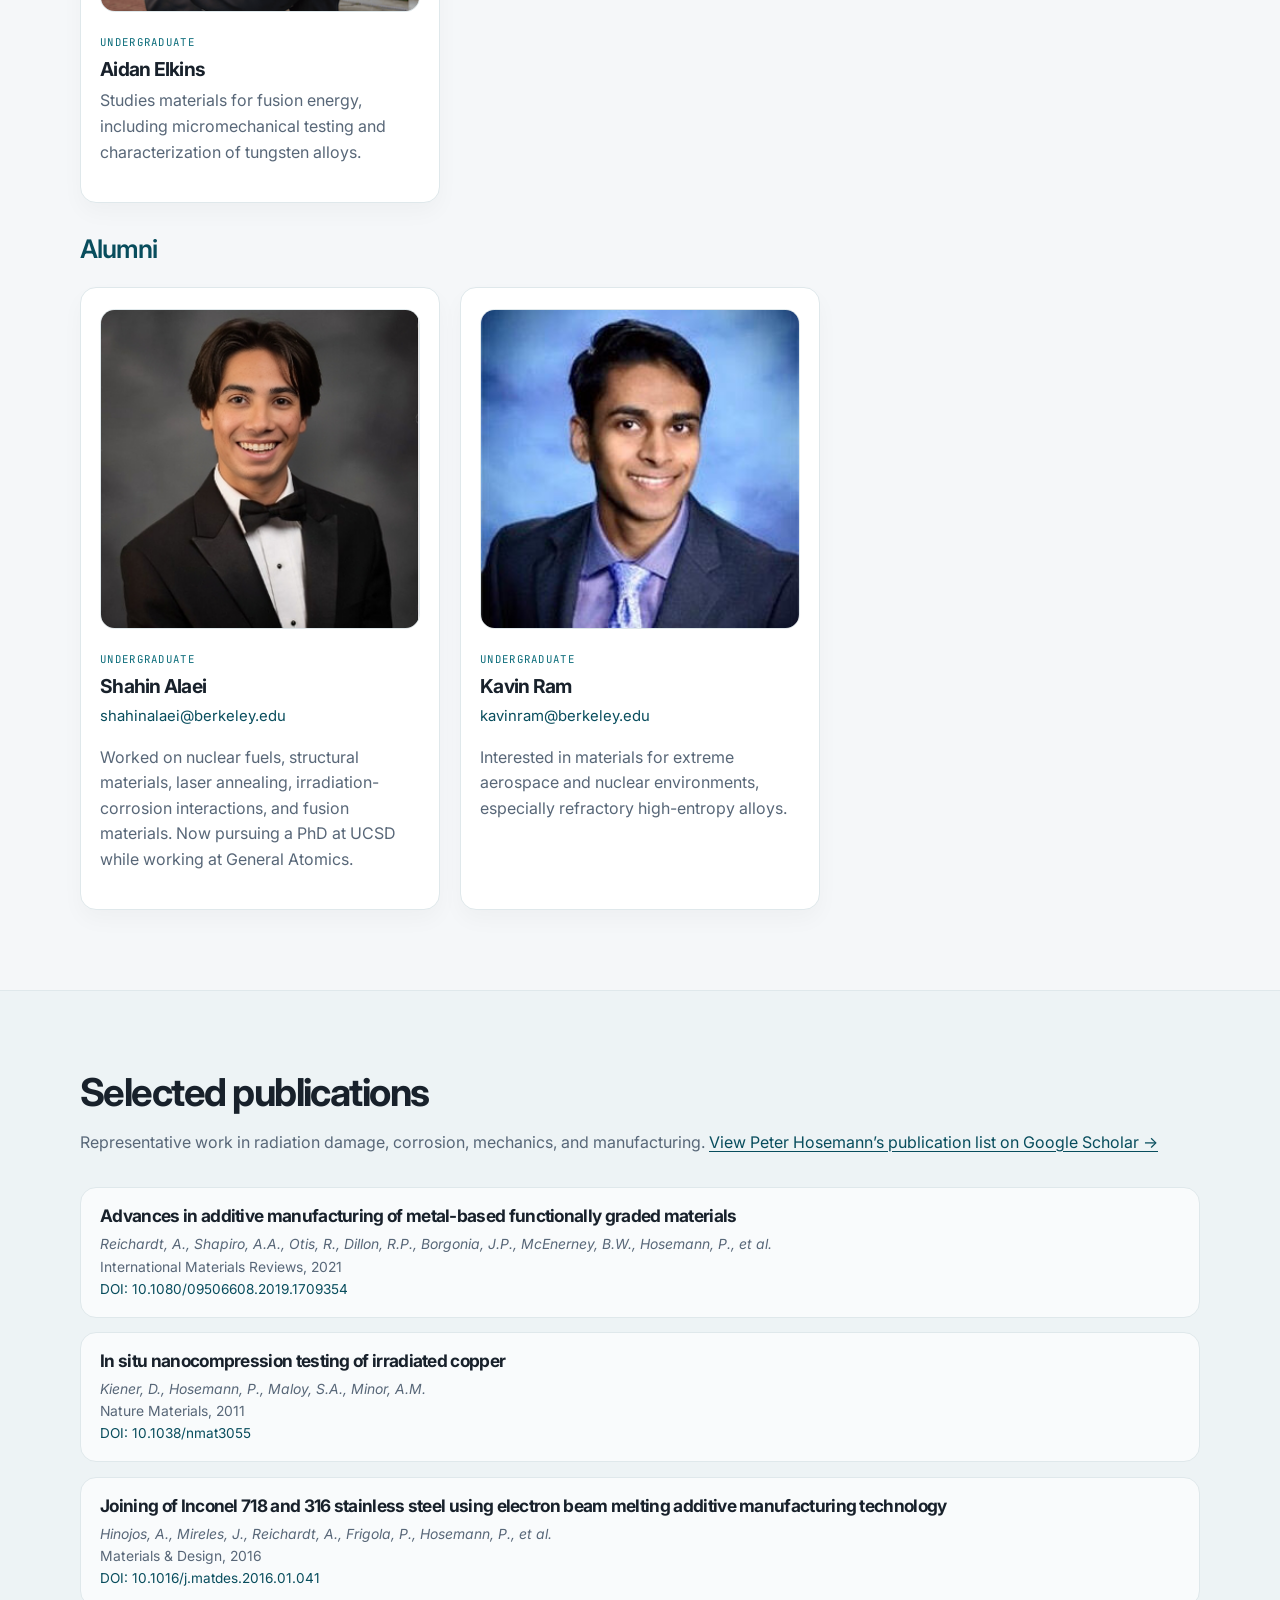
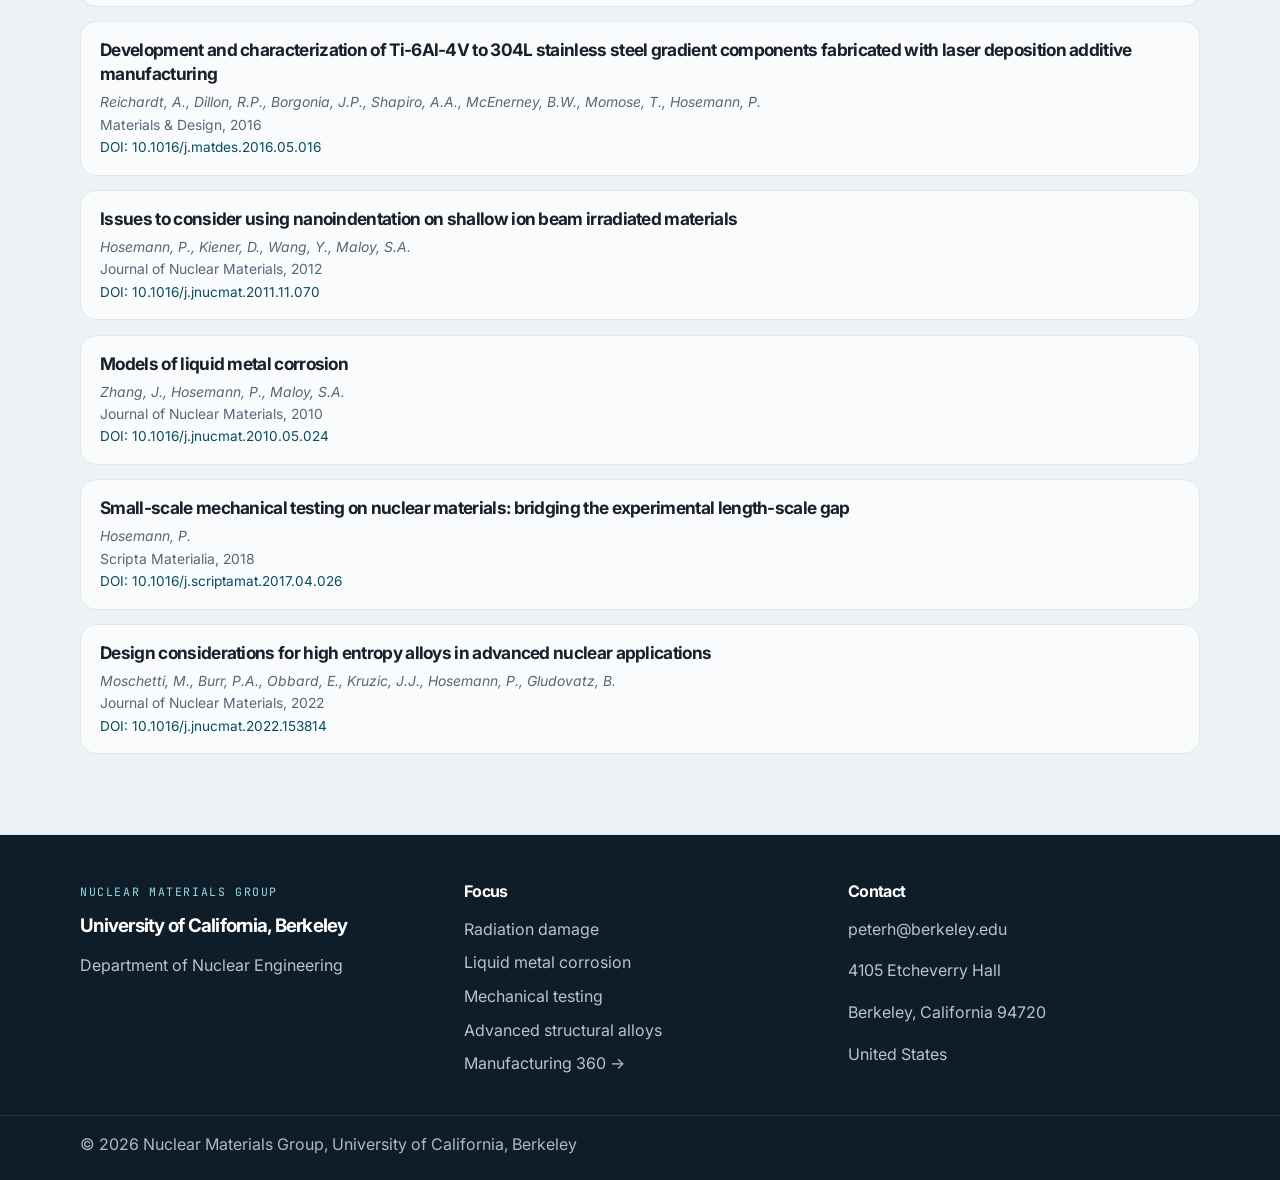
==== commit b7601e1c: "added kevin bray" ====
--- a/index.html
+++ b/index.html
@@ -463,6 +463,17 @@
             </article>
 
             <article class="member-card">
+              <img loading="lazy" decoding="async" class="member-photo" src="images/kevinbray.jpeg" alt="Kevin Bray" />
+              <div class="member-header">
+                <span class="member-role">PhD student</span>
+                <h3>Kevin Bray</h3>
+                <p class="member-email"><a href="mailto:krbray2@berkeley.edu">krbray2@berkeley.edu</a></p>
+              </div>
+              <!-- Research biography pending member submission. -->
+            </article>
+
+
+            <article class="member-card">
               <img loading="lazy" decoding="async" class="member-photo" src="images/samik.png" alt="Samik Krishnan" />
               <div class="member-header">
                 <span class="member-role">Undergraduate</span>
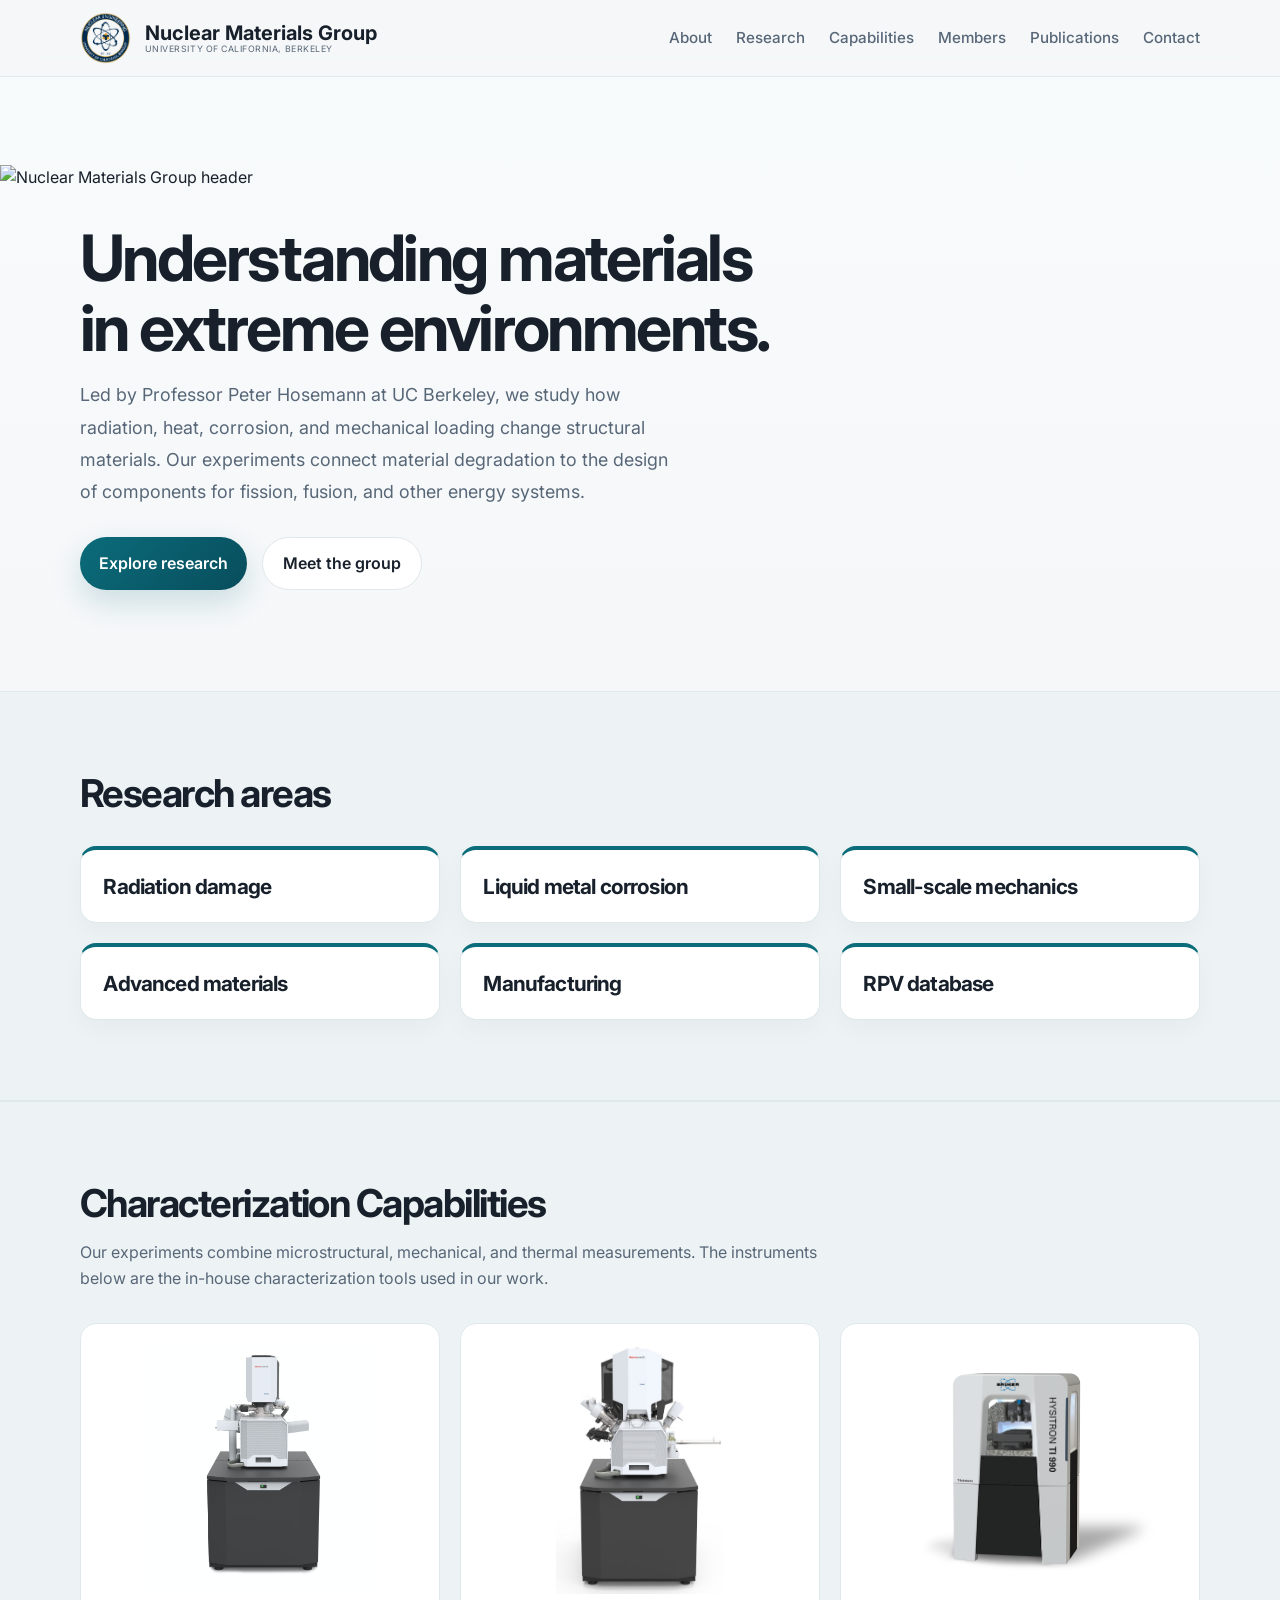
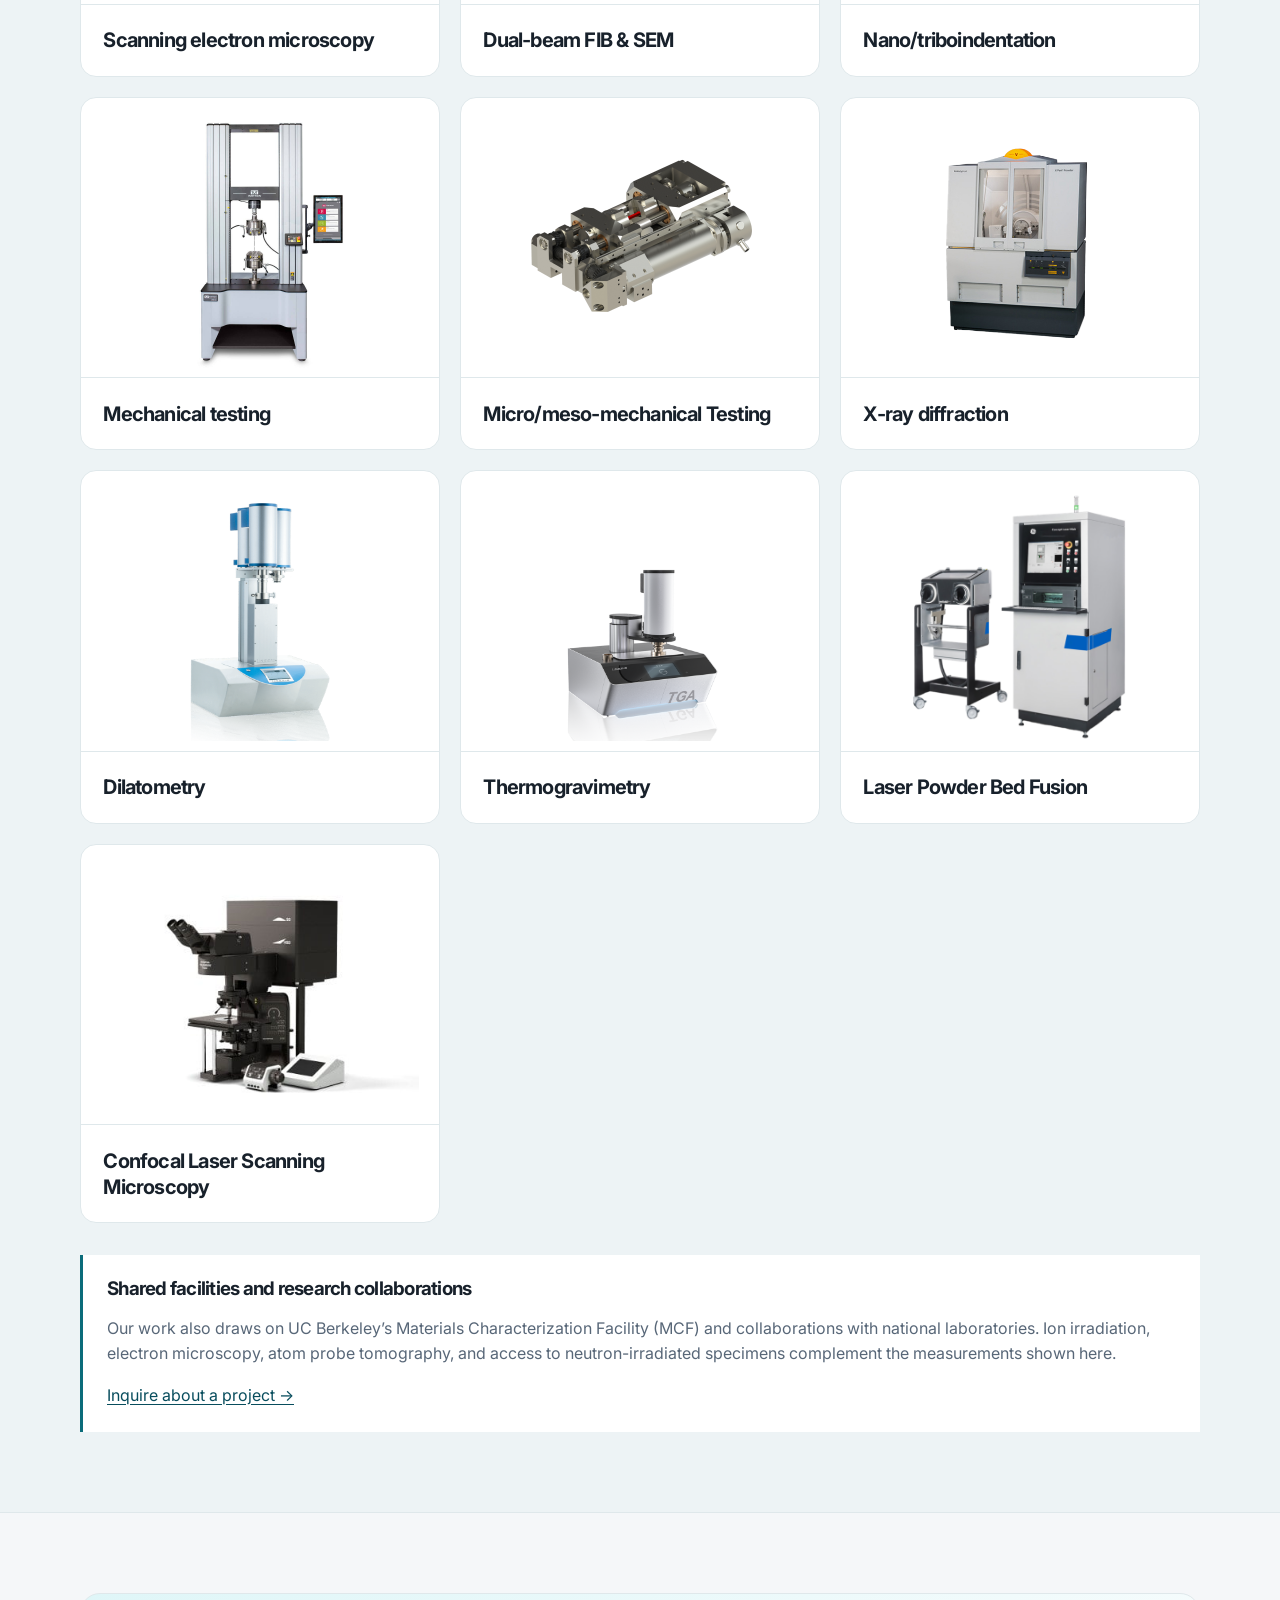
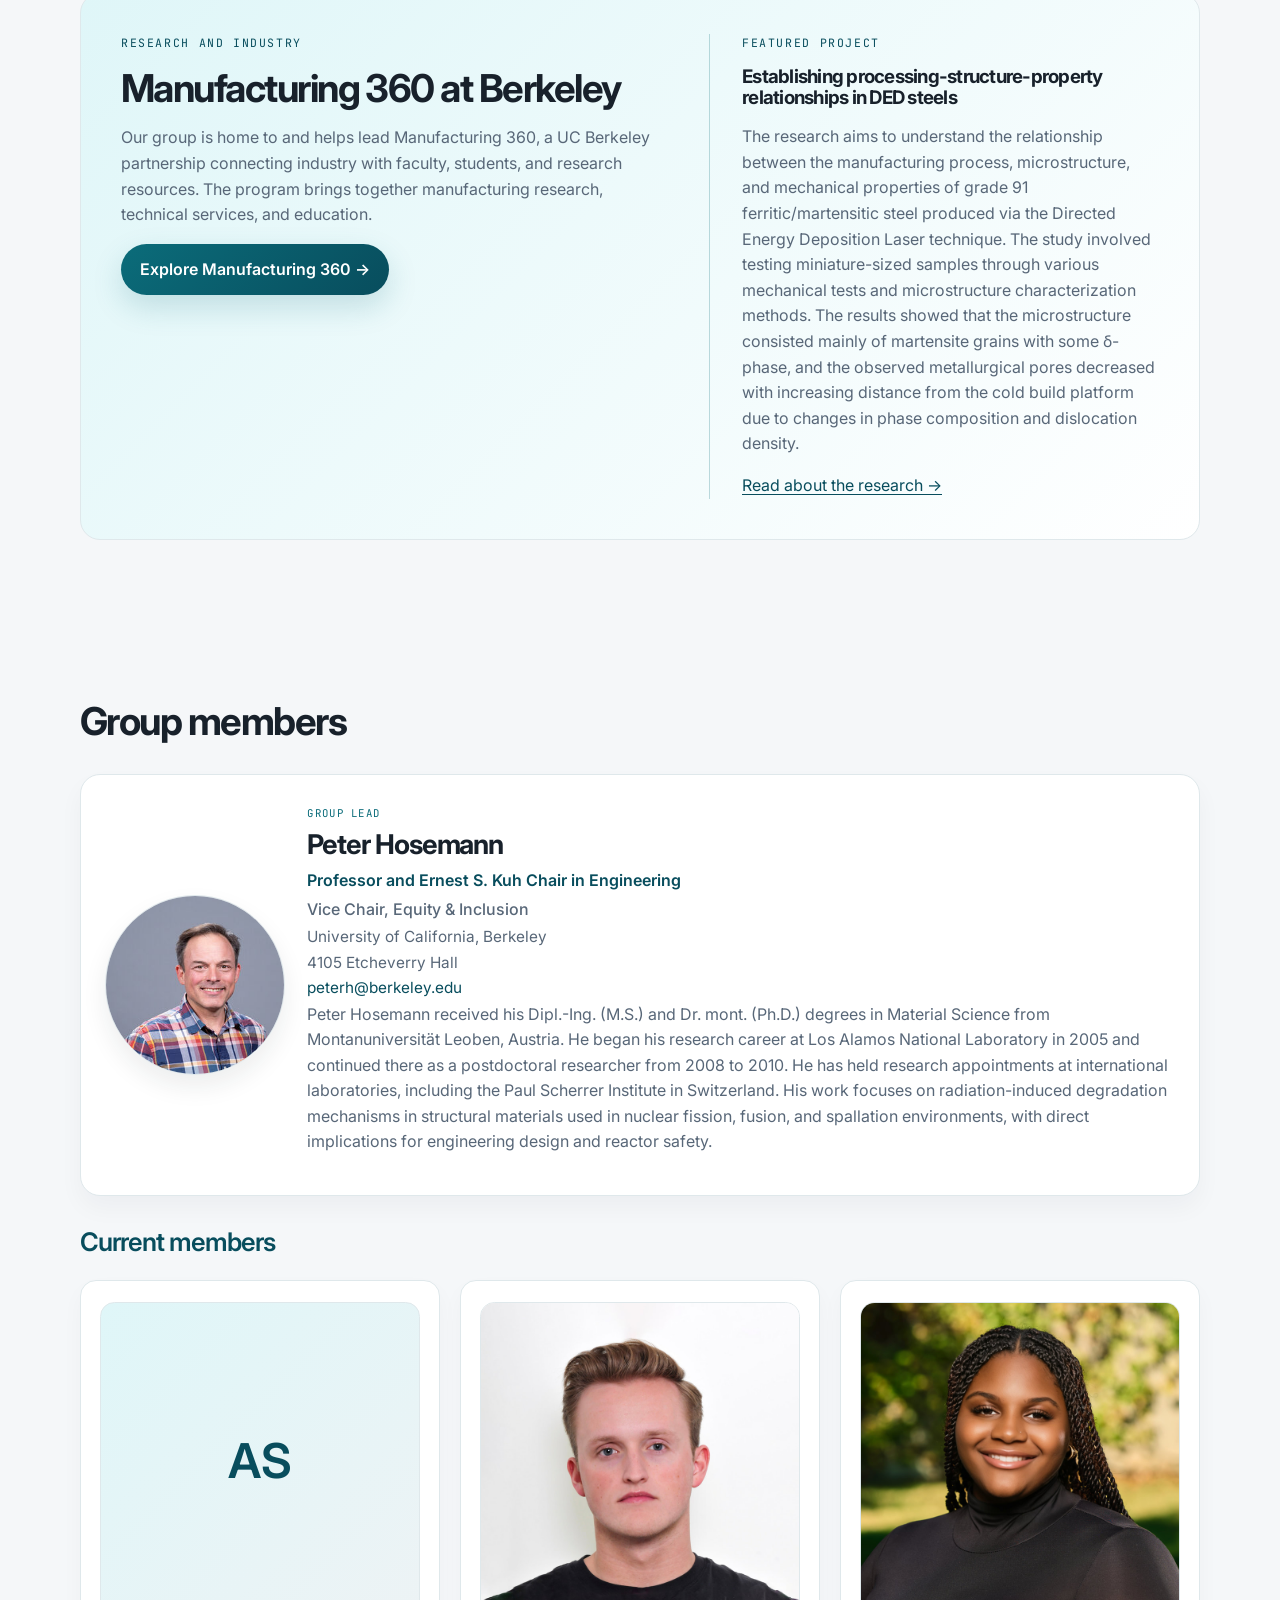
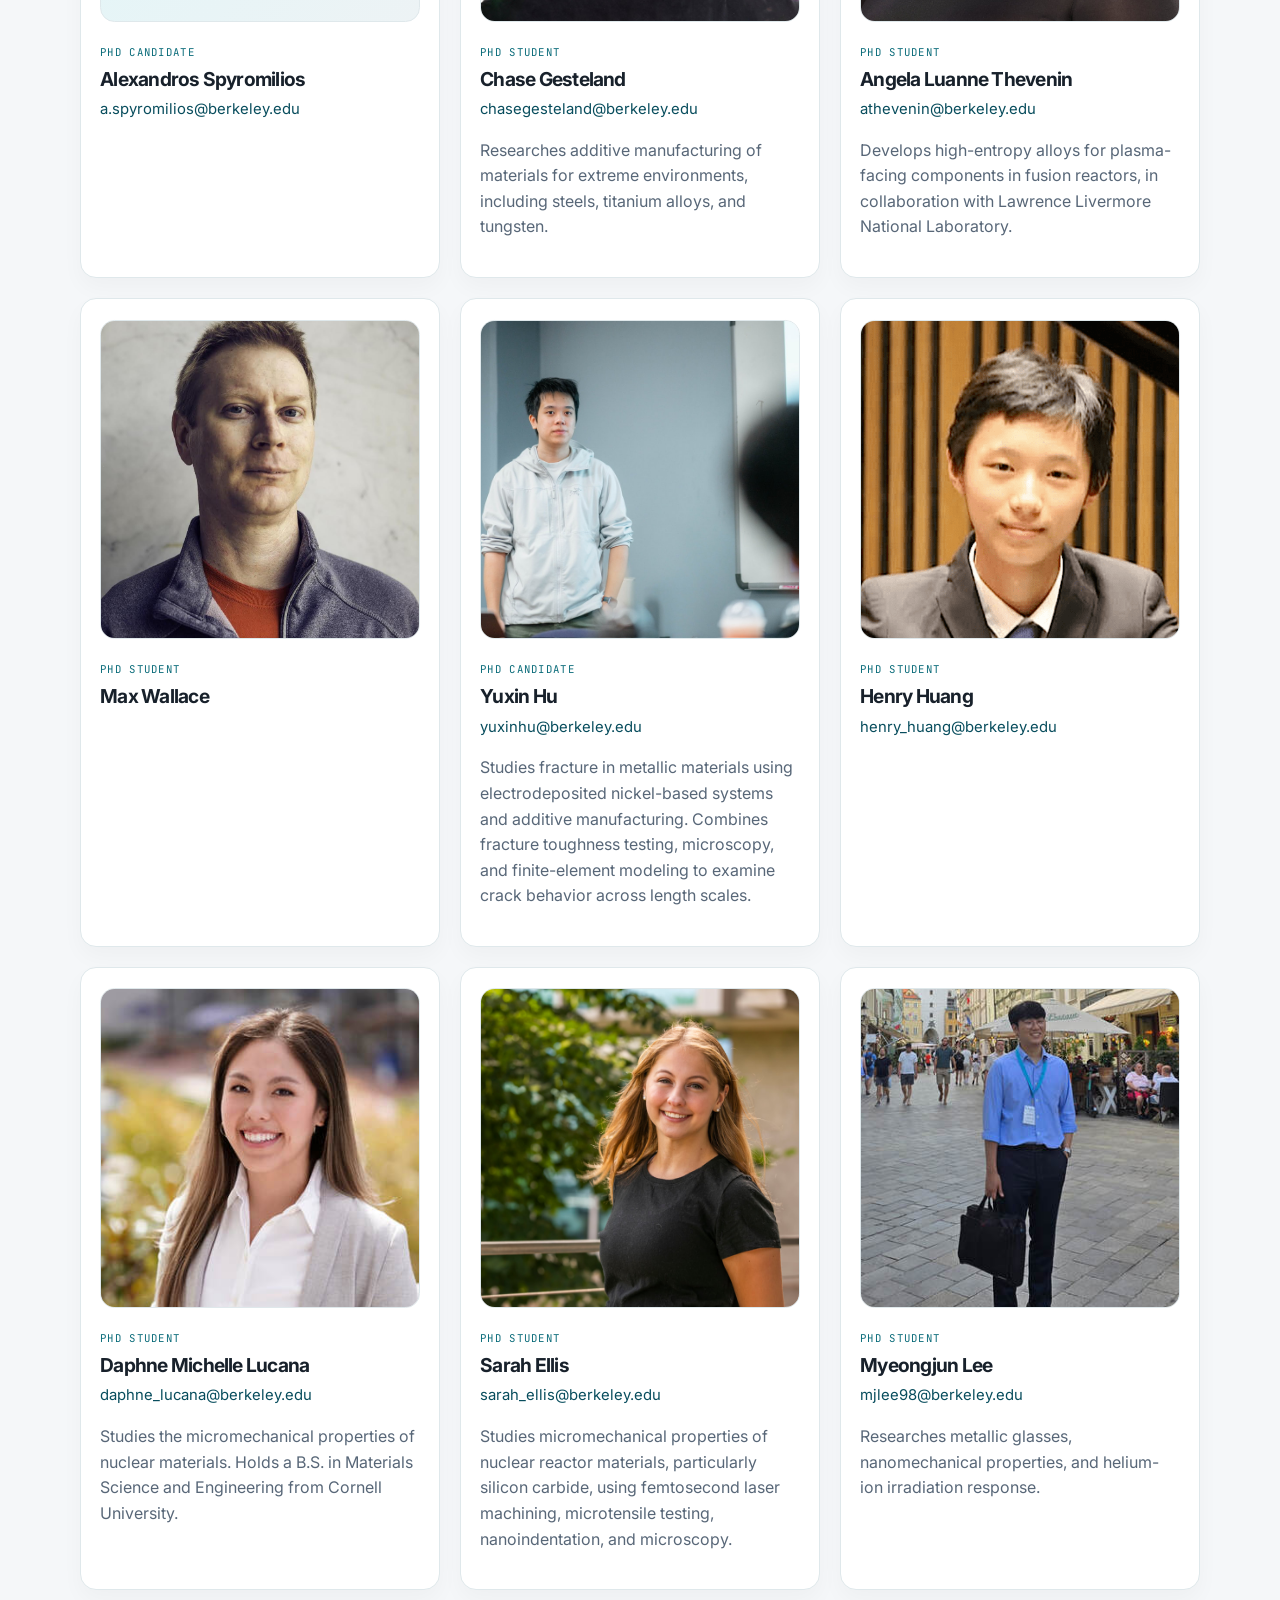
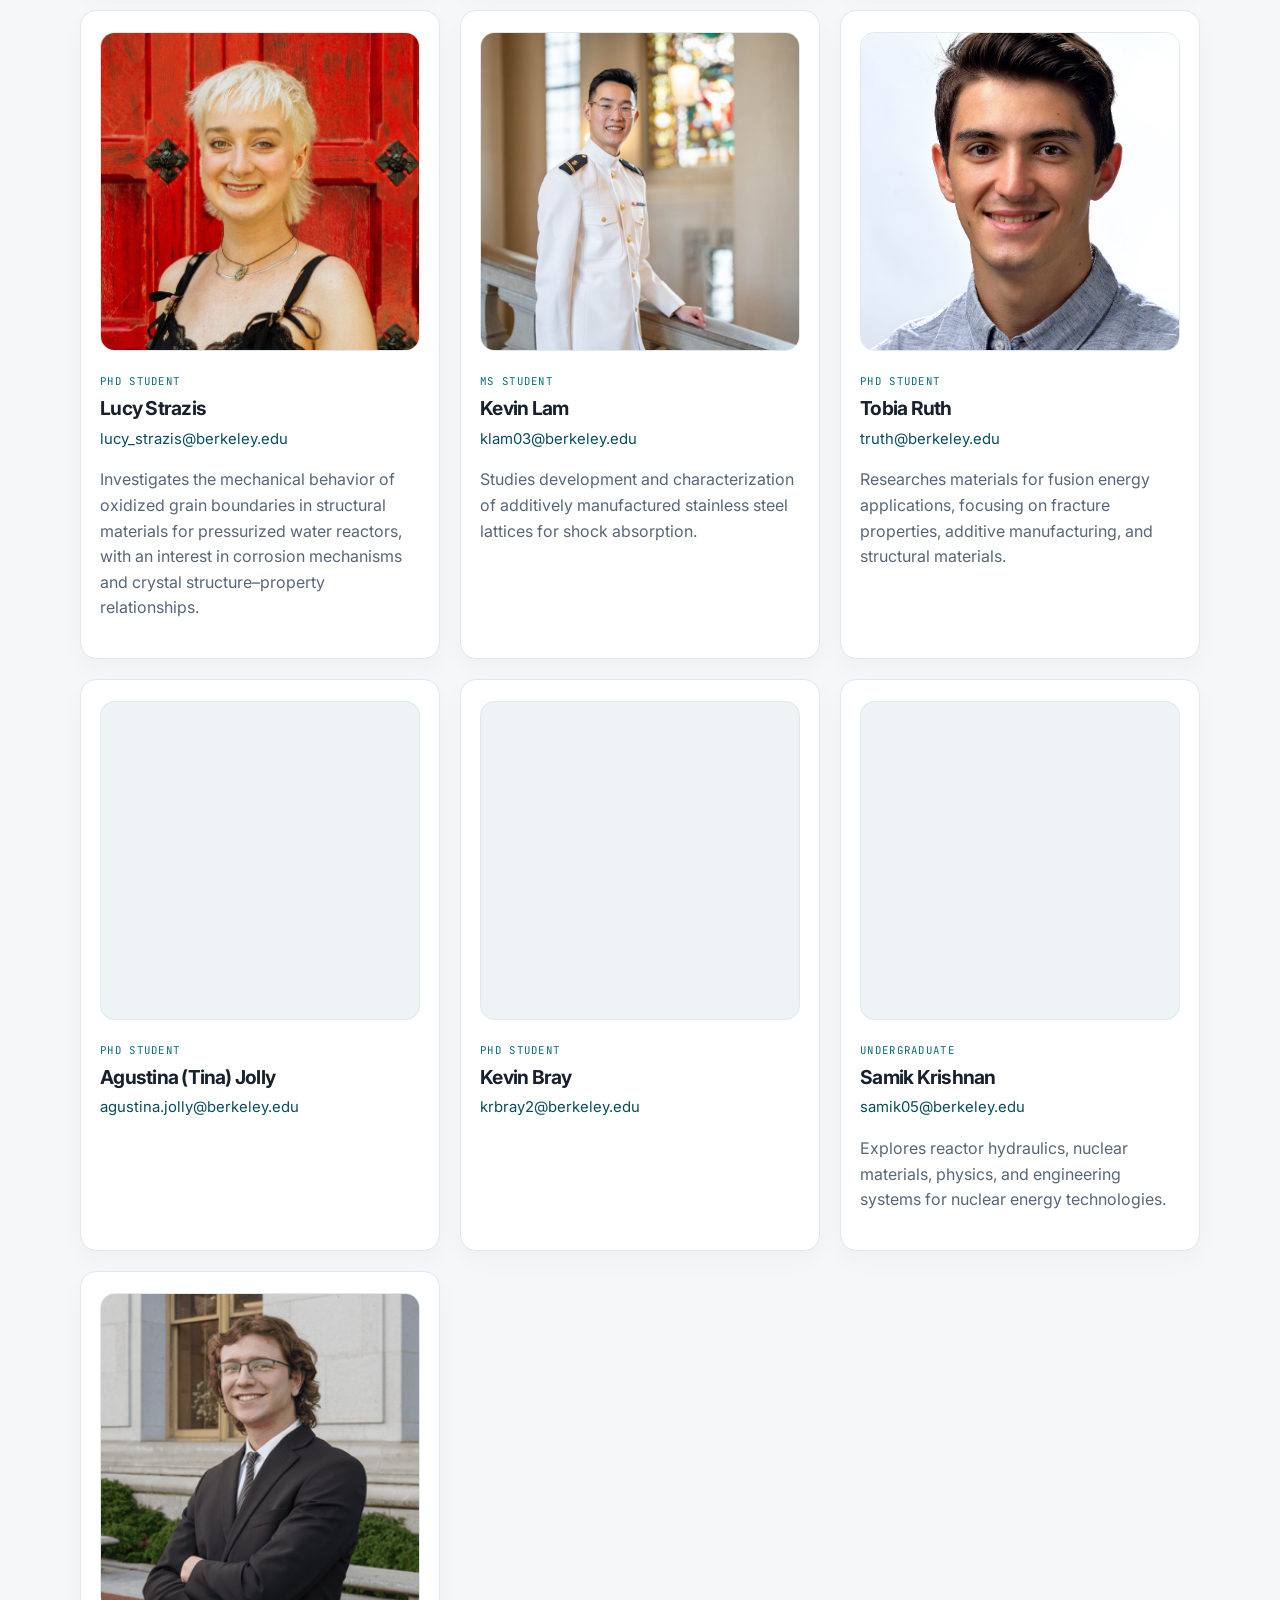
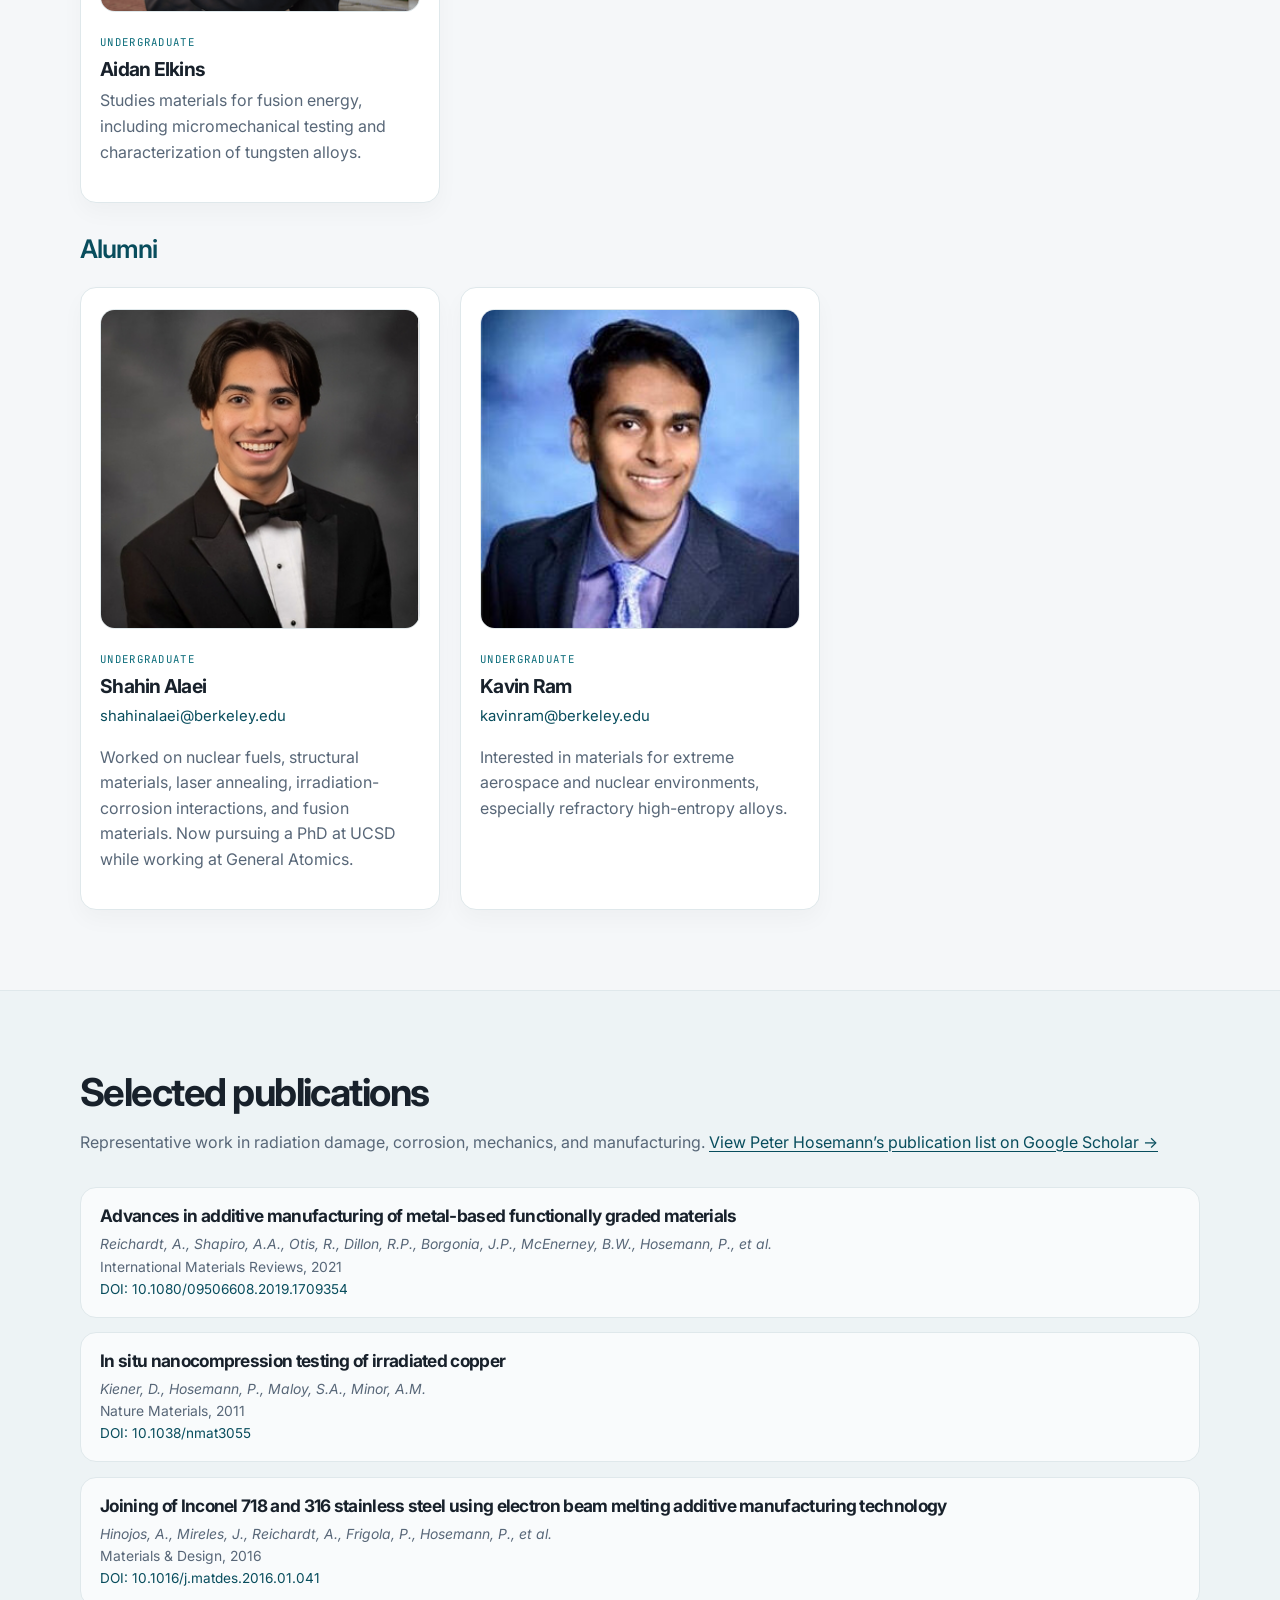
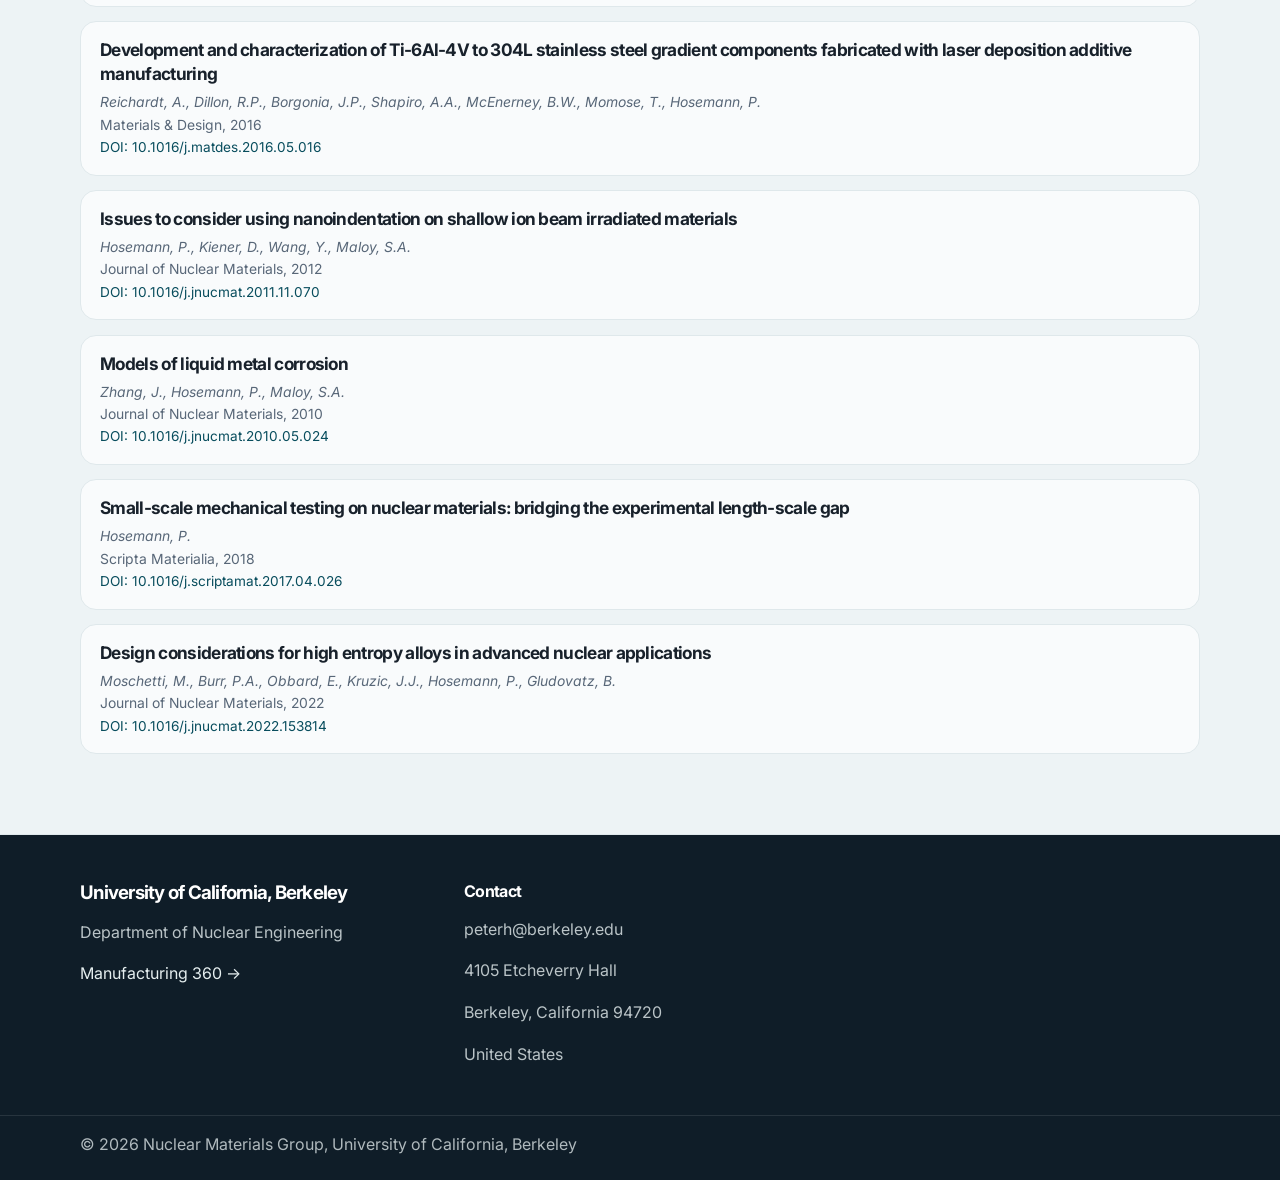
==== commit c936cbf2: "cleanup" ====
--- a/index.html
+++ b/index.html
@@ -609,20 +609,9 @@
     <footer id="contact" class="site-footer">
       <div class="container footer-grid">
         <div>
-          <p class="eyebrow accent">Nuclear Materials Group</p>
           <h3>University of California, Berkeley</h3>
           <p>Department of Nuclear Engineering</p>
-        </div>
-
-        <div>
-          <h4>Focus</h4>
-          <ul>
-            <li>Radiation damage</li>
-            <li>Liquid metal corrosion</li>
-            <li>Mechanical testing</li>
-            <li>Advanced structural alloys</li>
-            <li><a href="https://mfg360.berkeley.edu/">Manufacturing 360 →</a></li>
-          </ul>
+          <a href="https://mfg360.berkeley.edu/">Manufacturing 360 →</a>
         </div>
 
         <div>
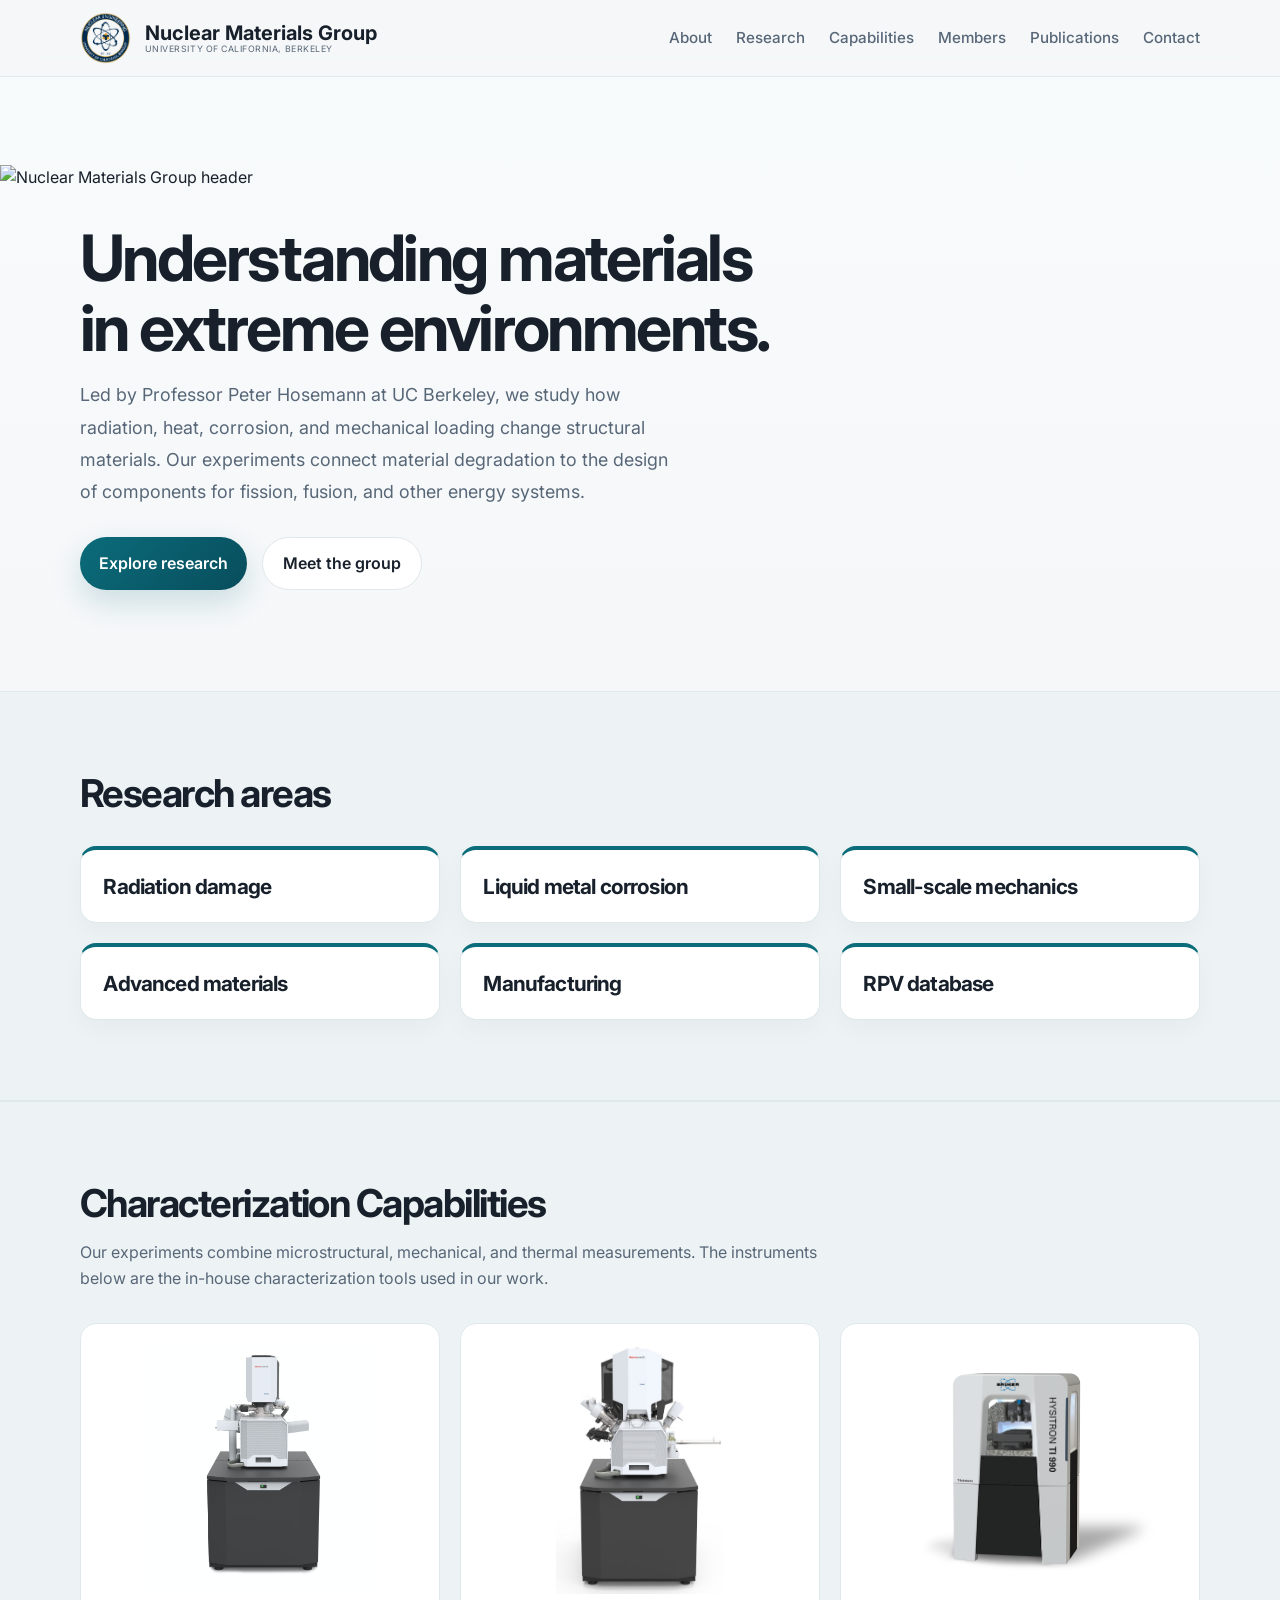
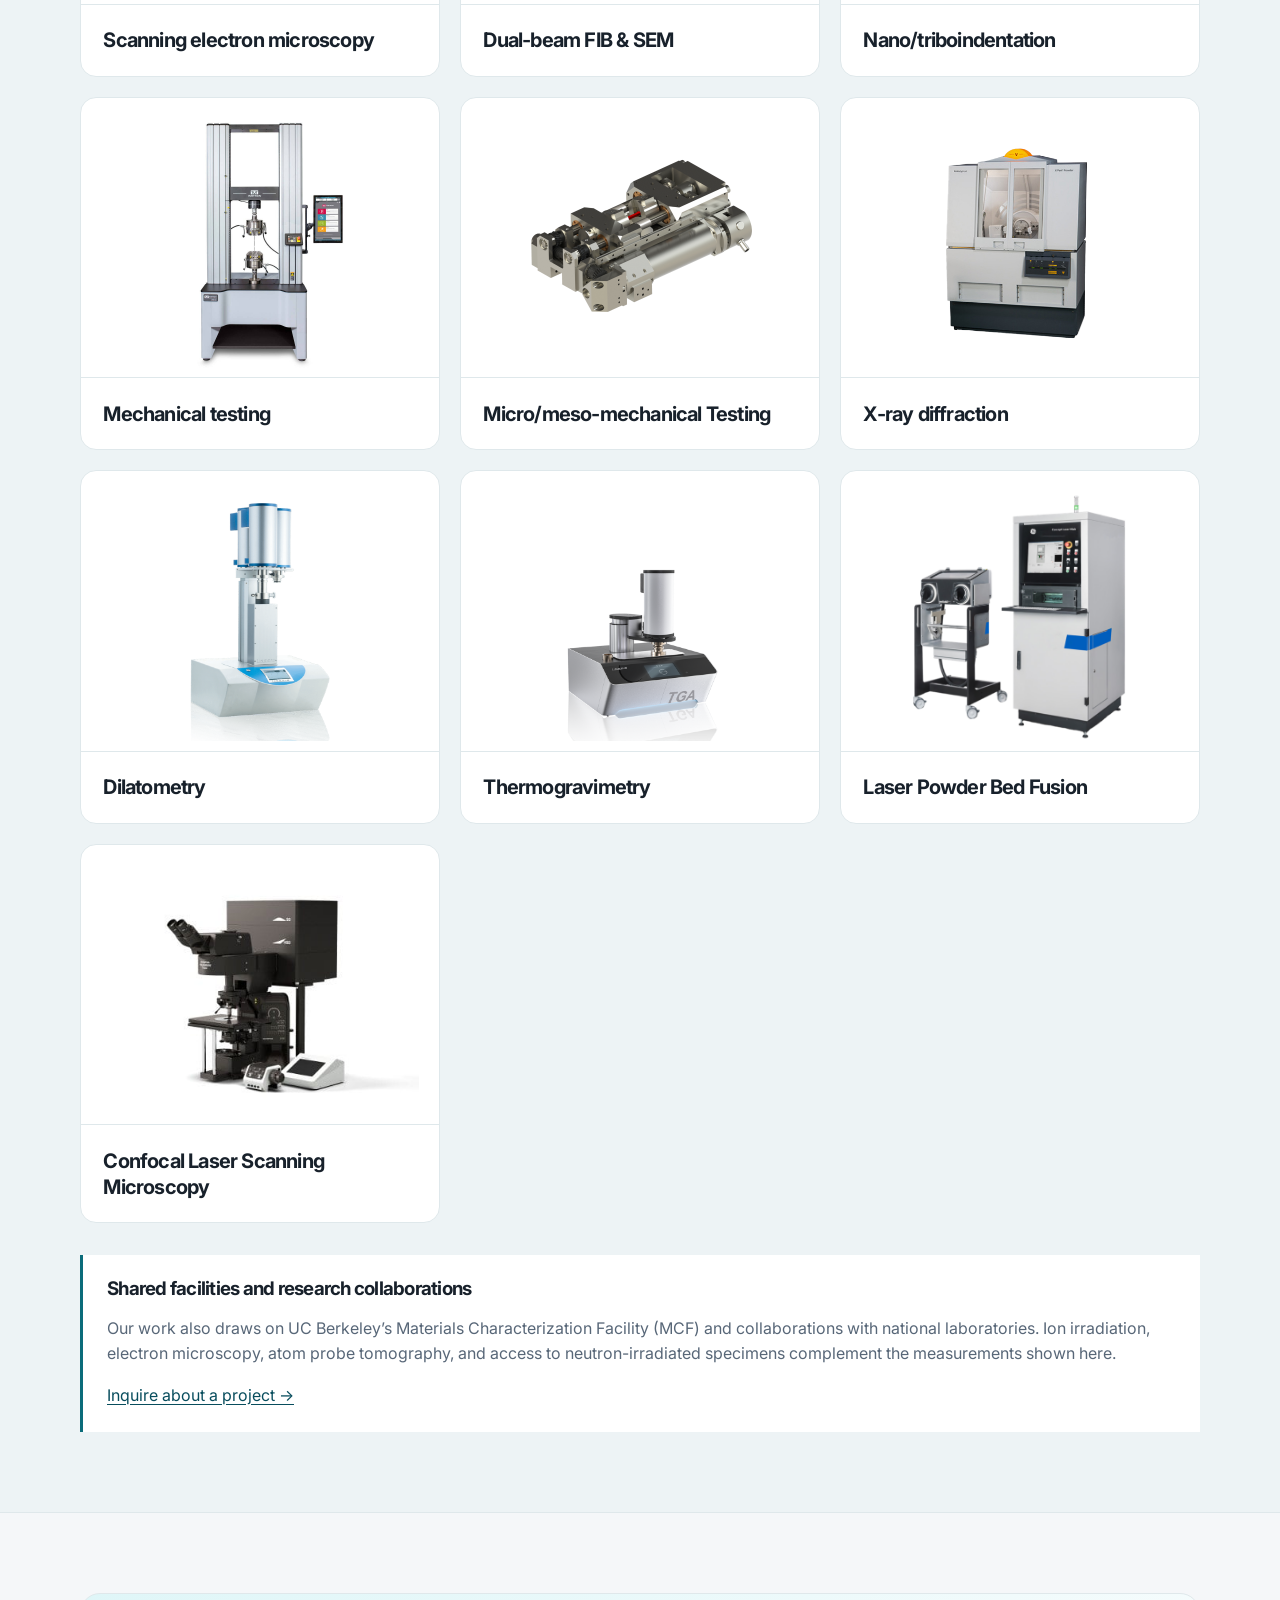
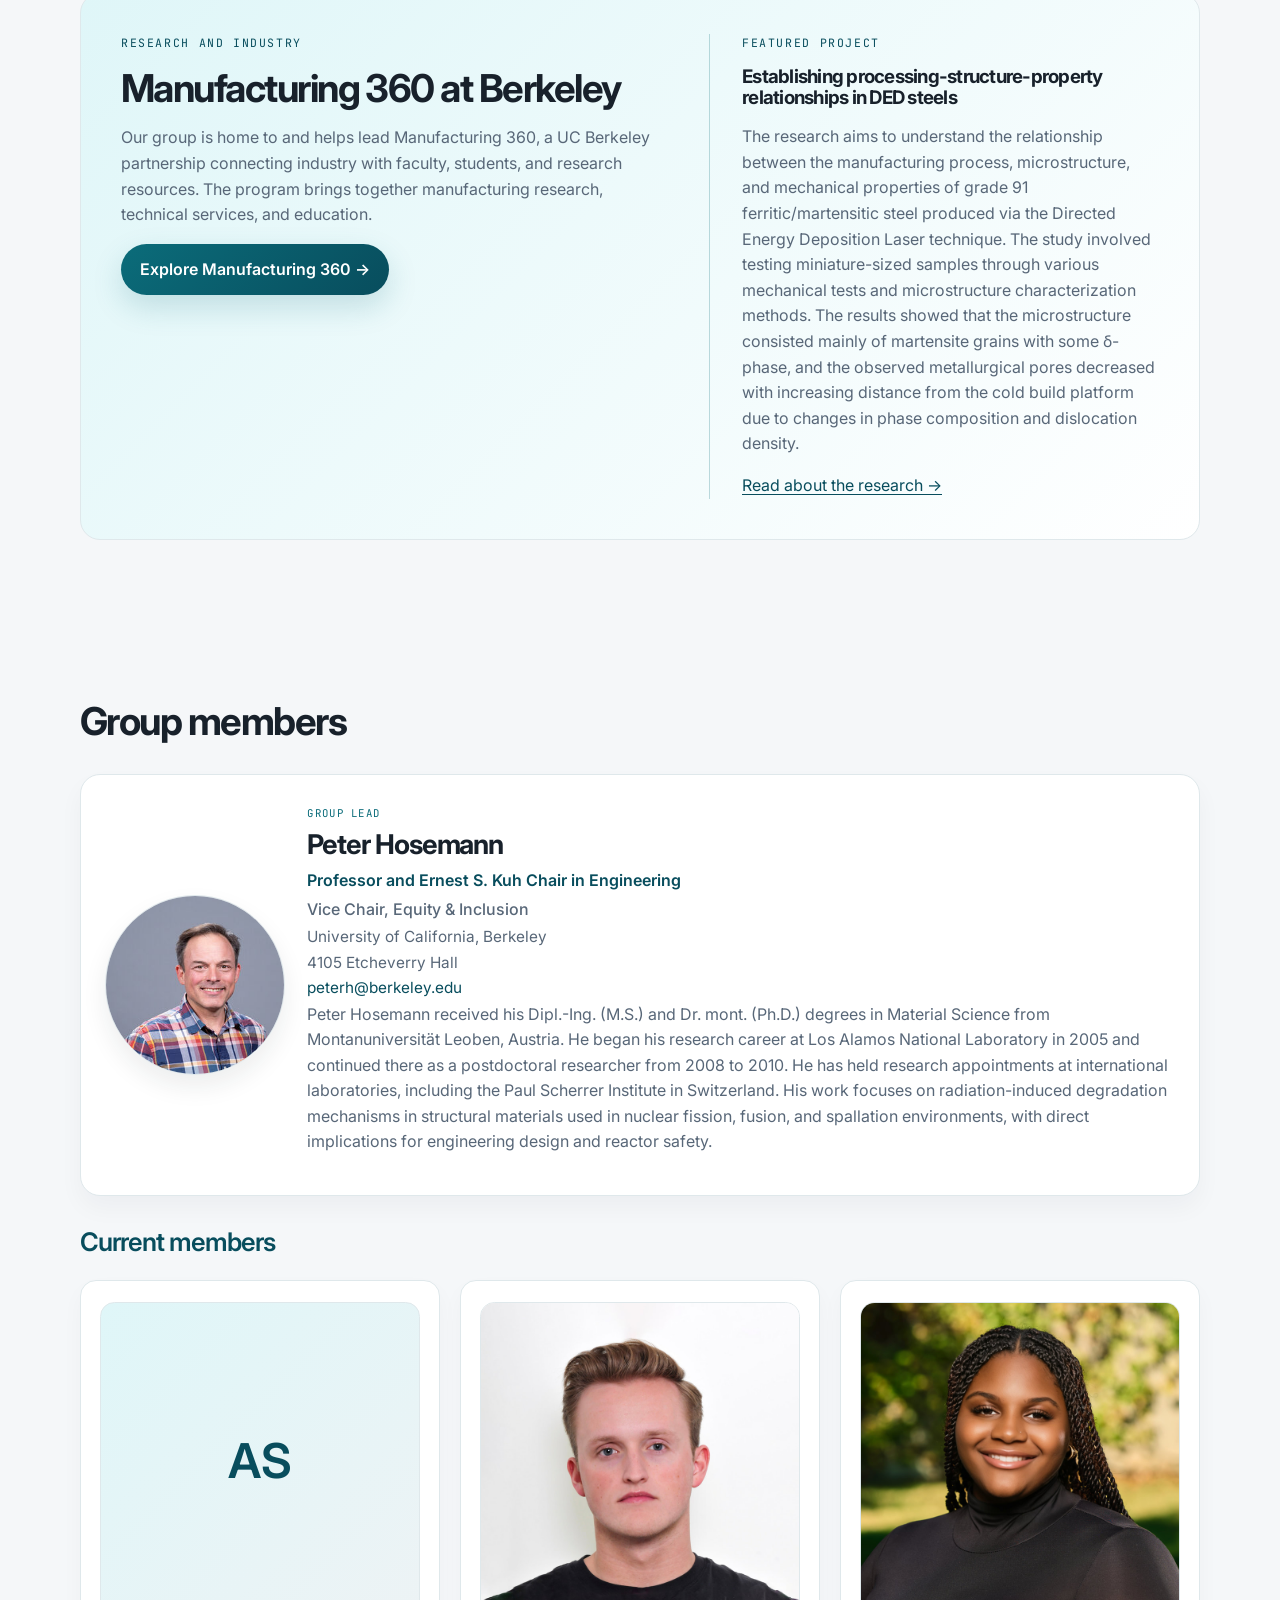
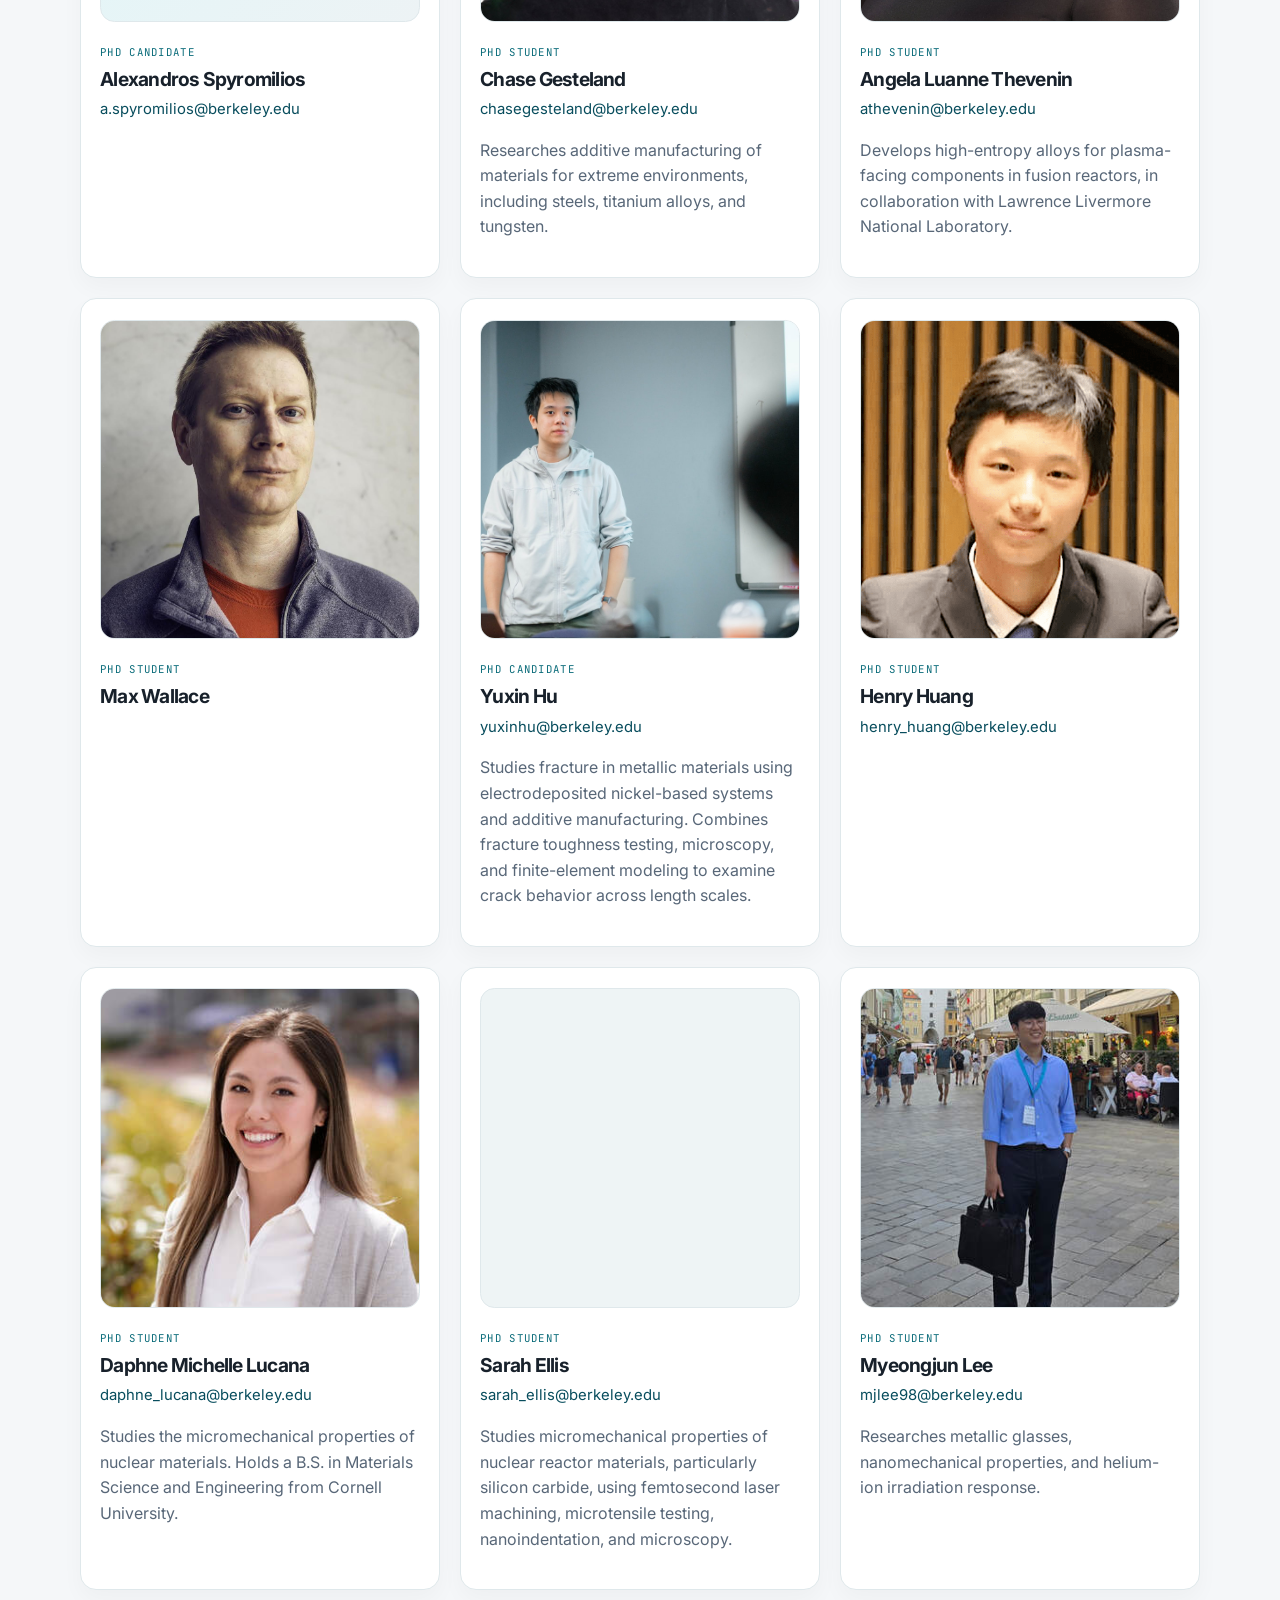
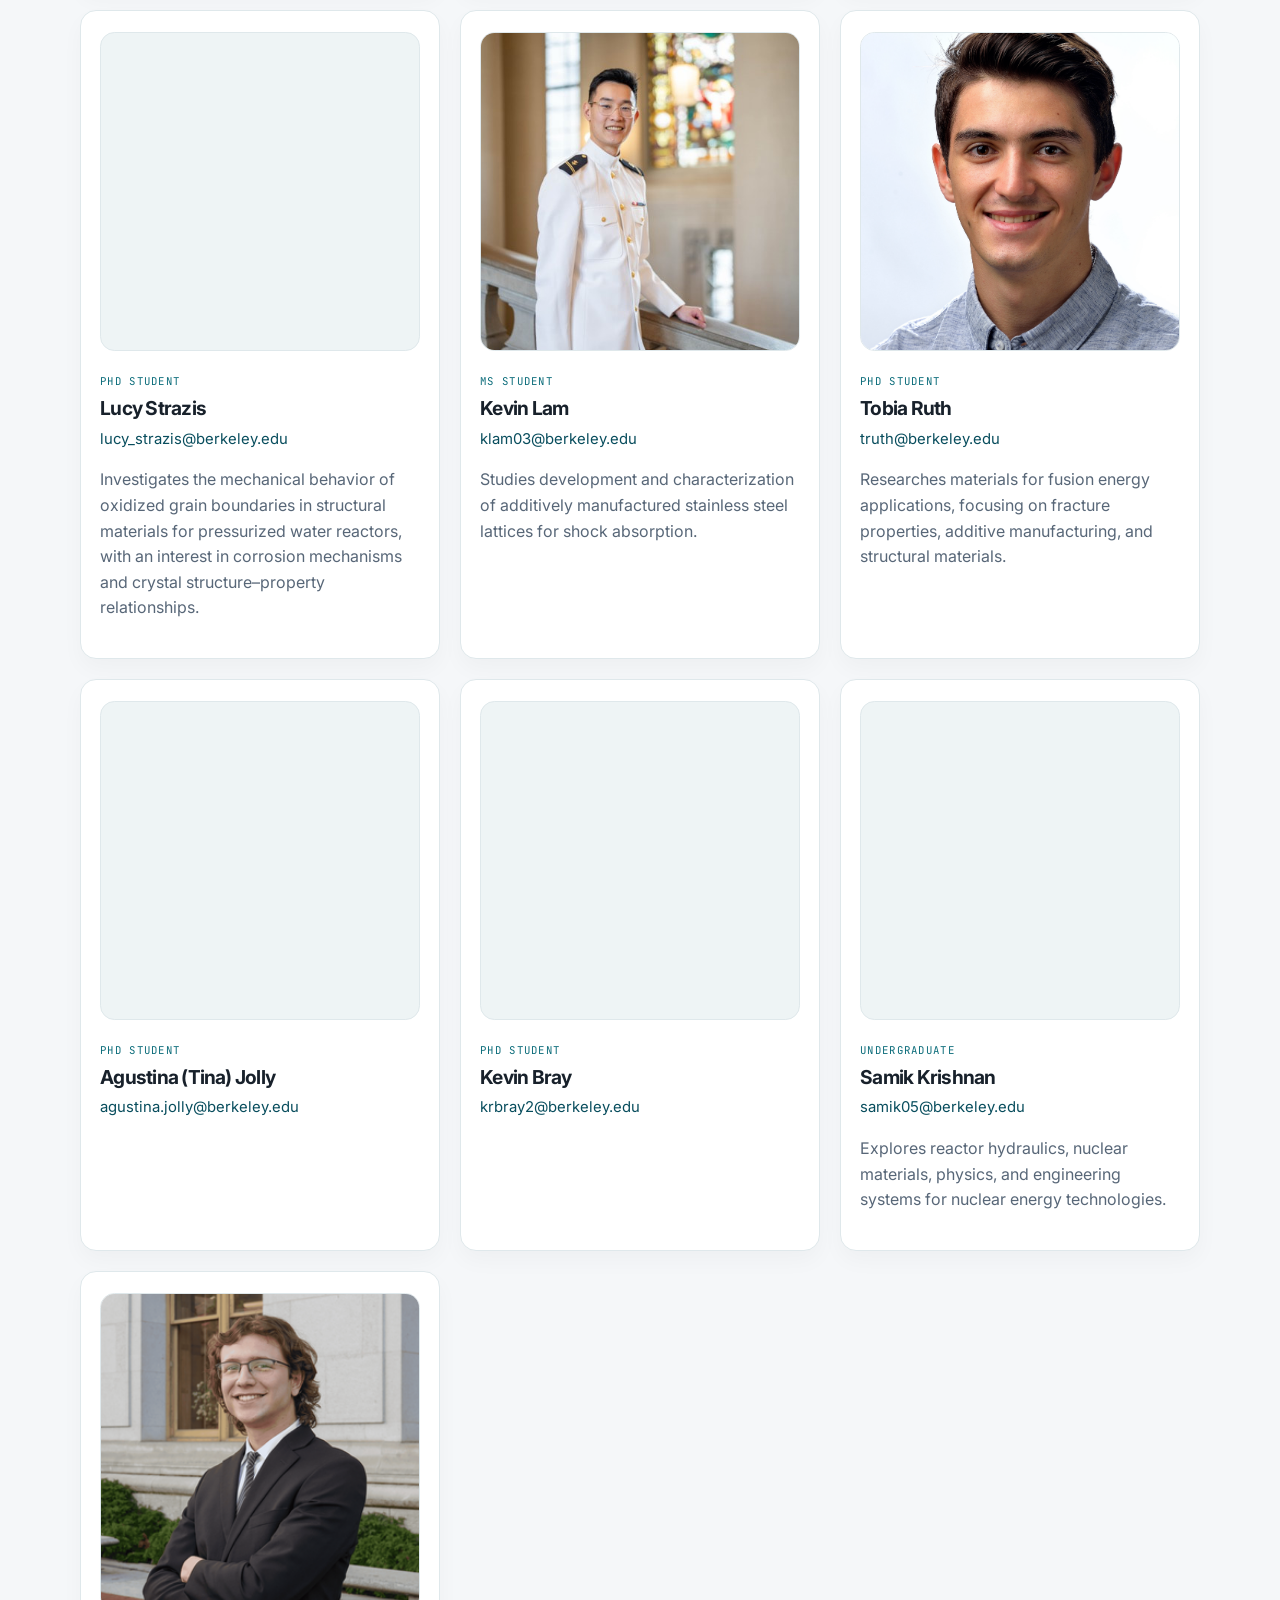
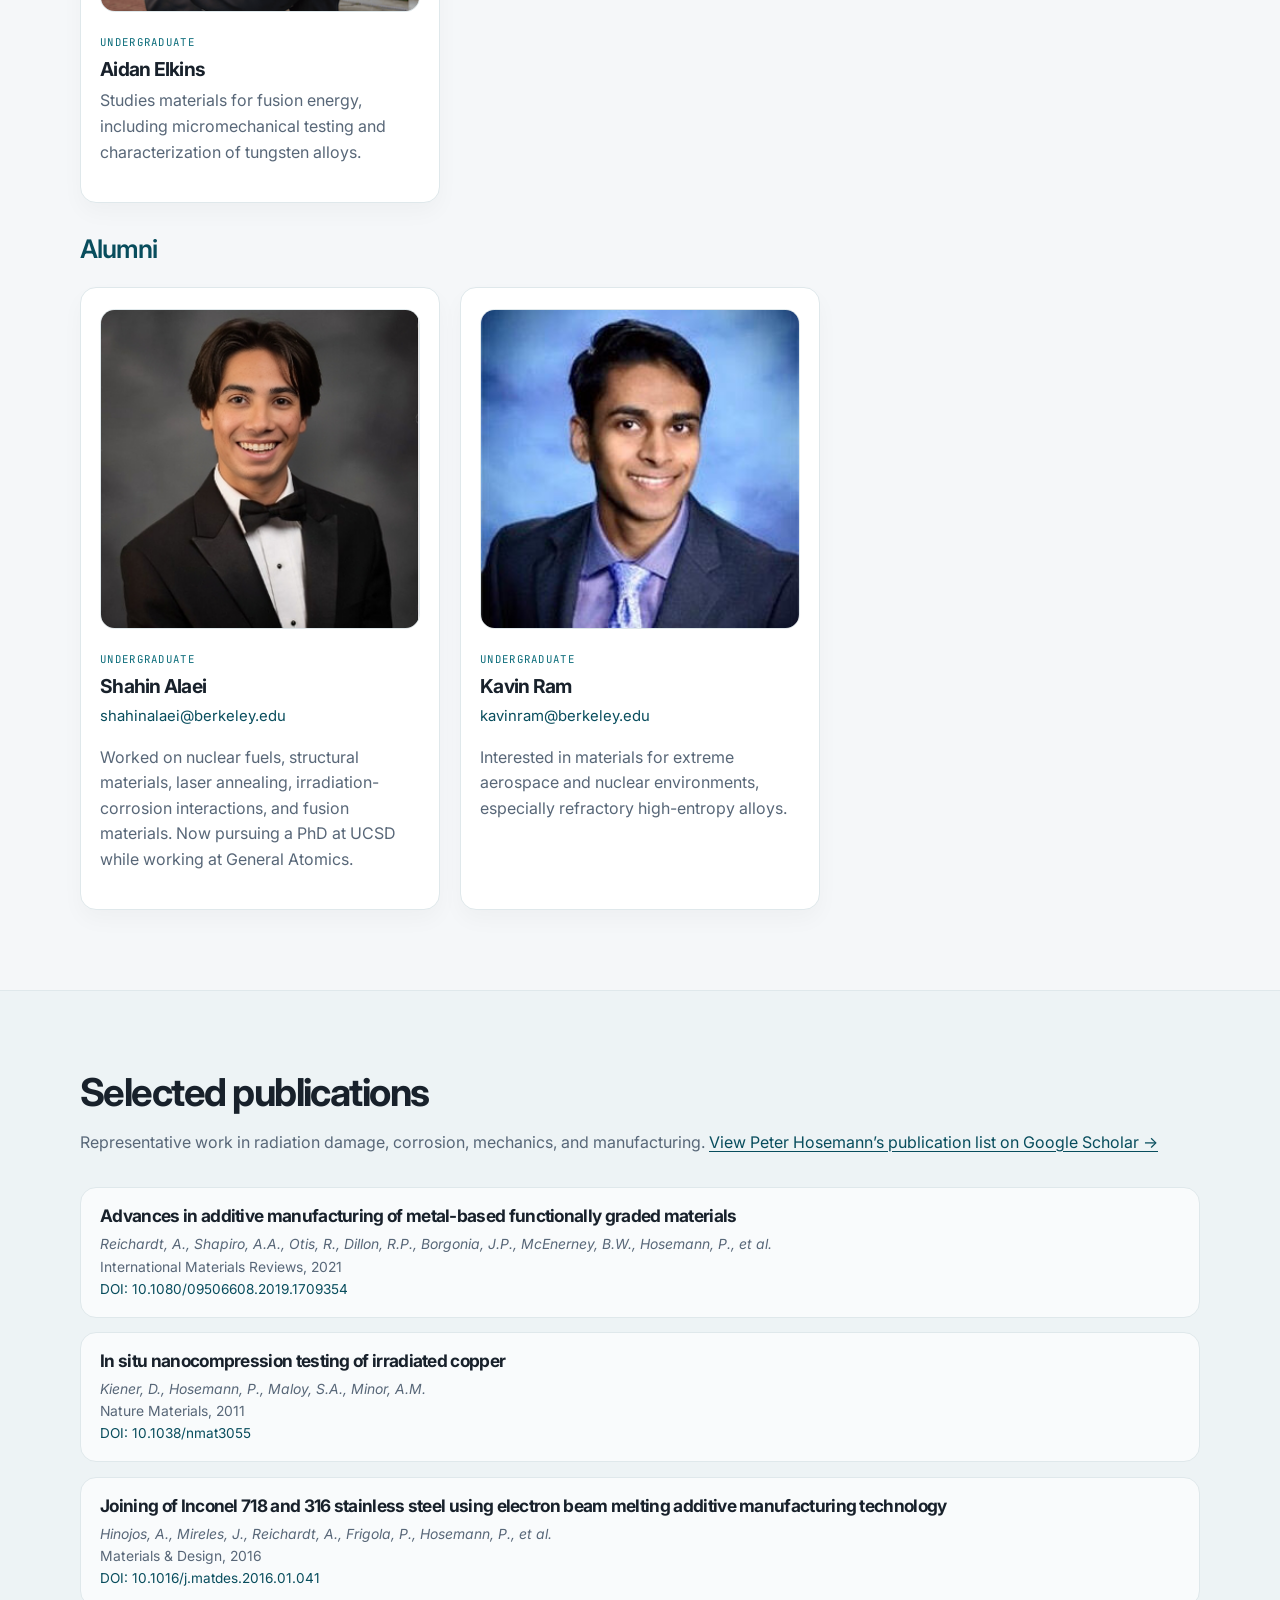
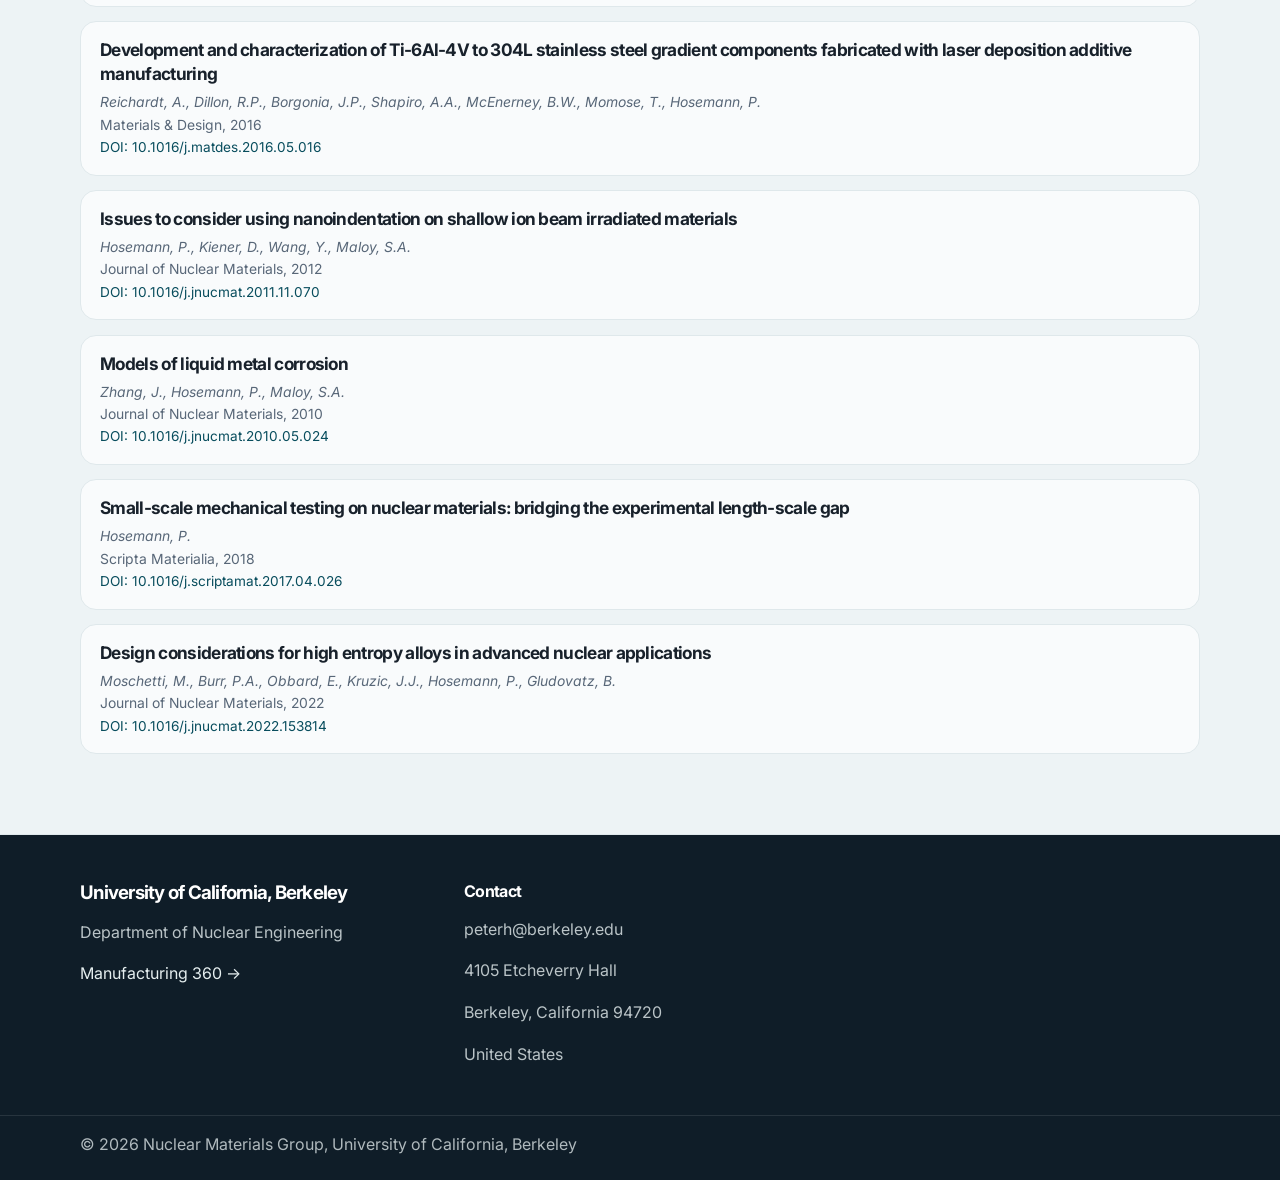
==== commit 33fcae73: "add site name" ====
--- a/index.html
+++ b/index.html
@@ -5,6 +5,16 @@
     <meta name="viewport" content="width=device-width, initial-scale=1.0" />
     <meta name="description" content="The Nuclear Materials Group at UC Berkeley studies how materials perform in extreme radiation, thermal, and chemical environments." />
     <title>Nuclear Materials Group | UC Berkeley</title>
+    <meta property="og:site_name" content="Nuclear Materials Group at UC Berkeley" />
+    <script type="application/ld+json">
+      {
+        "@context": "https://schema.org",
+        "@type": "WebSite",
+        "name": "Nuclear Materials Group at UC Berkeley",
+        "alternateName": "Nuclear Materials Group",
+        "url": "https://nuclearmaterialsgroup.com/"
+      }
+    </script>
     <link rel="icon" type="image/png" sizes="96x96" href="favicon.png" />
     <link rel="preconnect" href="https://fonts.googleapis.com" />
     <link rel="preconnect" href="https://fonts.gstatic.com" crossorigin />
